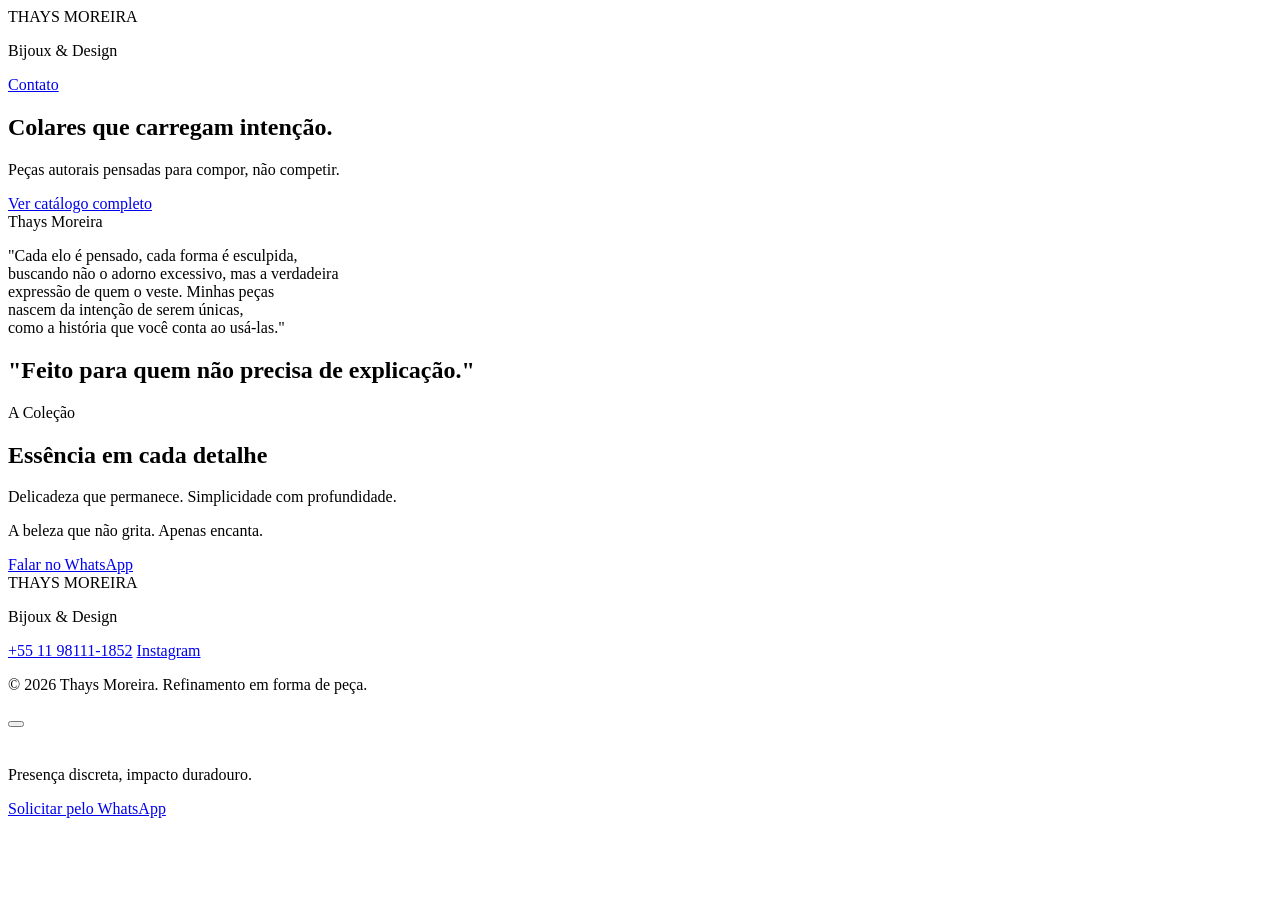
==== modelo-b/index.html @ 61462ec8 "Reorganizado: modelo A e B na mesma pasta" ====
<!DOCTYPE html>
<html lang="pt-BR">

<head>
    <meta charset="UTF-8">
    <meta name="viewport" content="width=device-width, initial-scale=1.0">
    <title>Thays Moreira - Bijoux & Design</title>
    <meta name="description" content="Catálogo exclusivo de colares com acabamento premium e design autoral.">

    <!-- Google Fonts for Premium Typography -->
    <link rel="preconnect" href="https://fonts.googleapis.com">
    <link rel="preconnect" href="https://fonts.gstatic.com" crossorigin>
    <!-- Cormorant Garamond for elegant serif headlines, Montserrat for clean sans-serif body -->
    <link
        href="https://fonts.googleapis.com/css2?family=Cormorant+Garamond:ital,wght@0,300;0,400;0,500;0,600;1,400&family=Montserrat:wght@300;400;500&display=swap"
        rel="stylesheet">
    <!-- Bodoni Moda for the specific Logo typography -->
    <link
        href="https://fonts.googleapis.com/css2?family=Bodoni+Moda:ital,opsz,wght@0,6..96,400..900;1,6..96,400..900&display=swap"
        rel="stylesheet">

    <!-- Phosphor Icons for elegant minimalist icons -->
    <script src="https://unpkg.com/@phosphor-icons/web"></script>

    <link rel="stylesheet" href="styles.css">
</head>

<body>
    <!-- Header Fixo / Top Banner -->
    <header class="site-header" id="header">
        <div class="header-container text-center">
            <div class="brand-logo-custom">
                <div class="brand-logo-top-lines">
                    <div class="line"></div>
                </div>
                <span class="logo-text">THAYS MOREIRA</span>
                <div class="brand-logo-bottom-container">
                    <div class="line"></div>
                    <p class="footer-tagline">Bijoux & Design</p>
                    <div class="line"></div>
                </div>
            </div>
            <nav class="main-nav">
                <a href="https://wa.me/5511981111852" target="_blank" class="nav-link">Contato</a>
            </nav>
        </div>
    </header>

    <main>
        <!-- Hero Section -->
        <section class="hero-section">
            <div class="hero-content">
                <div class="hero-text-area">
                    <h1>Colares que carregam intenção.</h1>
                    <p class="micro-text">Peças autorais pensadas para compor, não competir.</p>
                    <a href="#catalog" class="cta-button">Ver catálogo completo</a>
                </div>

                <div class="hero-gallery" id="hero-gallery">
                    <!-- Hero images injected via JS -->
                </div>
            </div>
        </section>

        <!-- Framed Designer Quote -->
        <section class="designer-quote-section">
            <div class="designer-quote-frame">
                <span class="designer-name">Thays Moreira</span>
                <p class="designer-text">
                    "Cada elo é pensado, cada forma é esculpida,<br>
                    buscando não o adorno excessivo, mas a verdadeira<br>
                    expressão de quem o veste. Minhas peças<br>
                    nascem da intenção de serem únicas,<br>
                    como a história que você conta ao usá-las."
                </p>
            </div>
        </section>

        <!-- Quote 1 -->
        <section class="quote-section">
            <h2 class="quote-text">"Feito para quem não precisa de explicação."</h2>
            <div class="quote-line"></div>
        </section>

        <!-- Catalog Section -->
        <section class="catalog-section" id="catalog">
            <div class="section-header">
                <span class="section-subtitle">A Coleção</span>
                <h2>Essência em cada detalhe</h2>
            </div>

            <div class="catalog-grid" id="catalog-grid">
                <!-- Catalog cards injected via JS -->
            </div>
        </section>

        <!-- Quote 2 / Manifesto -->
        <section class="manifesto-section">
            <div class="manifesto-content">
                <p class="manifesto-text">Delicadeza que permanece. Simplicidade com profundidade.</p>
                <p class="manifesto-sub">A beleza que não grita. Apenas encanta.</p>
                <a href="https://wa.me/5511981111852" target="_blank" class="cta-outline">Falar no WhatsApp</a>
            </div>
        </section>

    </main>

    <!-- Footer -->
    <footer class="site-footer">
        <div class="footer-container">
            <div class="brand-logo-custom">
                <div class="brand-logo-top-lines">
                    <div class="line"></div>
                </div>
                <span class="logo-text">THAYS MOREIRA</span>
                <div class="brand-logo-bottom-container">
                    <div class="line"></div>
                    <p class="footer-tagline">Bijoux & Design</p>
                    <div class="line"></div>
                </div>
            </div>
            <div class="footer-links">
                <a href="https://wa.me/5511981111852" target="_blank" class="footer-link"><i
                        class="ph ph-whatsapp-logo"></i> +55 11 98111-1852</a>
                <a href="https://instagram.com" target="_blank" class="footer-link"><i class="ph ph-instagram-logo"></i>
                    Instagram</a>
            </div>
        </div>
        <div class="footer-bottom">
            <p>&copy; 2026 Thays Moreira. Refinamento em forma de peça.</p>
        </div>
    </footer>

    <!-- Product Modal -->
    <div class="modal-overlay" id="product-modal">
        <div class="modal-content">
            <button class="modal-close" id="modal-close">
                <i class="ph ph-x"></i>
            </button>
            <div class="modal-body">
                <div class="modal-image-container">
                    <img src="" alt="" id="modal-image">
                </div>
                <div class="modal-info">
                    <span class="modal-highlight" id="modal-highlight"></span>
                    <h2 class="modal-title" id="modal-title"></h2>
                    <p class="modal-desc" id="modal-desc"></p>
                    <div class="modal-divider"></div>
                    <p class="modal-phrase">Presença discreta, impacto duradouro.</p>
                    <a href="https://wa.me/5511981111852" target="_blank" class="cta-button w-full text-center mt-auto">
                        <i class="ph ph-whatsapp-logo"></i> Solicitar pelo WhatsApp
                    </a>
                </div>
            </div>
        </div>
    </div>

    <script src="script.js"></script>
</body>

</html>
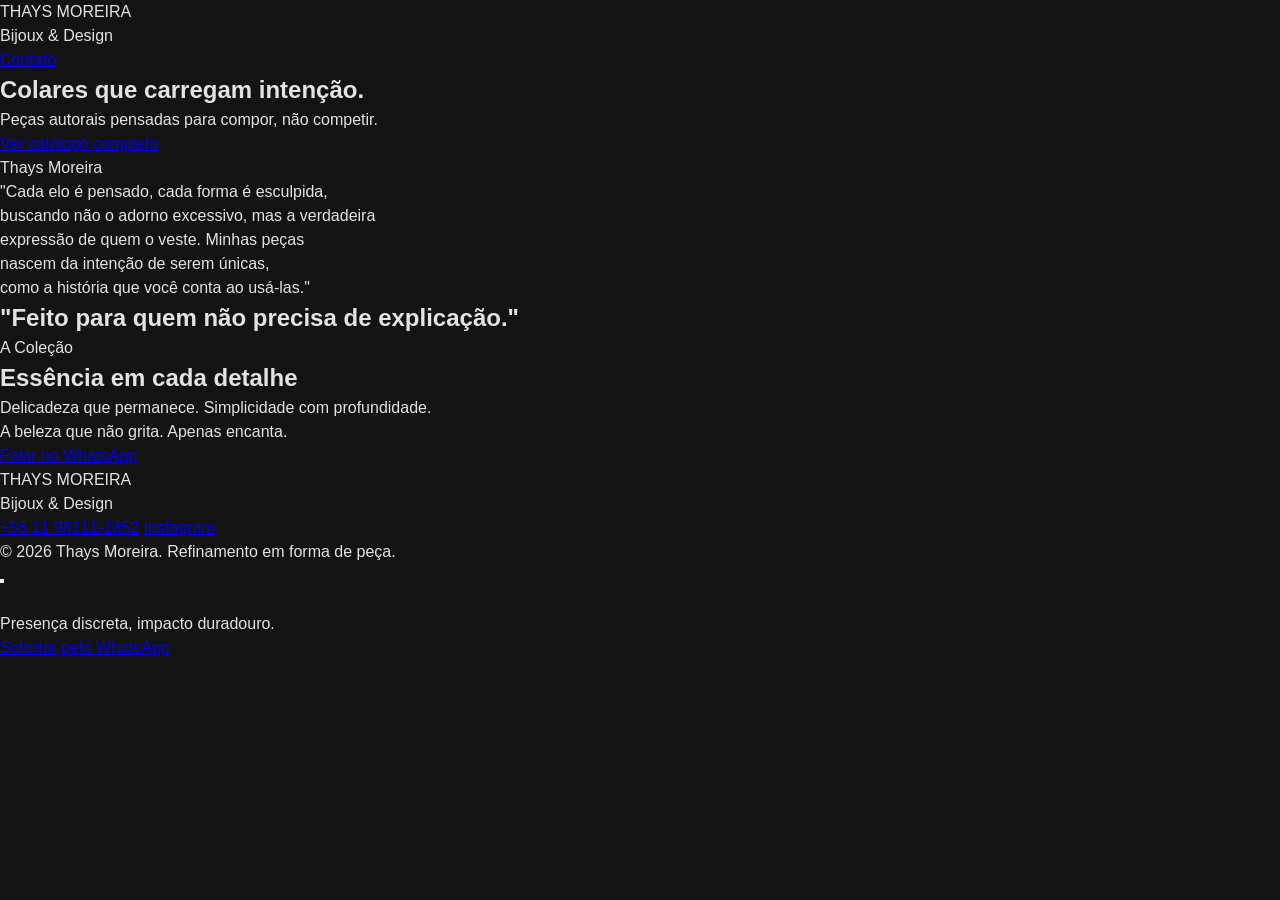
==== commit e4cc8ed9: "Forcado recarregamento de CSS e JS" ====
--- a/modelo-b/index.html
+++ b/modelo-b/index.html
@@ -22,7 +22,7 @@
     <!-- Phosphor Icons for elegant minimalist icons -->
     <script src="https://unpkg.com/@phosphor-icons/web"></script>
 
-    <link rel="stylesheet" href="styles.css">
+   <link rel="stylesheet" href="styles.css?v=2">
 </head>
 
 <body>
--- a/modelo-b/styles.css
+++ b/modelo-b/styles.css
@@ -0,0 +1,451 @@
+:root {
+    /* Colors */
+    --bg-color: #131314;
+    --sidebar-bg: #1e1f20;
+    --card-bg: #1e1f20;
+    --hover-bg: #2d2f31;
+    --text-primary: #e3e3e3;
+    --text-secondary: #c4c7c5;
+    --gradient-start: #4285f4;
+    --gradient-mid: #9b72cb;
+    --gradient-end: #d96570;
+    
+    /* Effects */
+    --glass-border: rgba(255, 255, 255, 0.08);
+    --glass-bg: rgba(30, 31, 32, 0.7);
+    --shadow-subtle: 0 4px 6px -1px rgba(0, 0, 0, 0.1), 0 2px 4px -1px rgba(0, 0, 0, 0.06);
+    --shadow-glow: 0 0 20px rgba(155, 114, 203, 0.15);
+    
+    /* Layout */
+    --sidebar-width: 280px;
+    --radius-sm: 8px;
+    --radius-md: 12px;
+    --radius-lg: 24px;
+    --radius-full: 9999px;
+}
+
+* {
+    margin: 0;
+    padding: 0;
+    box-sizing: border-box;
+}
+
+body {
+    font-family: 'Outfit', sans-serif;
+    background-color: var(--bg-color);
+    color: var(--text-primary);
+    line-height: 1.5;
+    height: 100vh;
+    overflow: hidden;
+}
+
+.app-container {
+    display: flex;
+    height: 100%;
+}
+
+/* Sidebar */
+.sidebar {
+    width: var(--sidebar-width);
+    background-color: var(--sidebar-bg);
+    display: flex;
+    flex-direction: column;
+    padding: 24px 16px;
+    border-right: 1px solid var(--glass-border);
+    transition: width 0.3s ease;
+}
+
+.new-chat-btn {
+    display: flex;
+    align-items: center;
+    gap: 12px;
+    background-color: var(--hover-bg);
+    color: var(--text-primary);
+    border: 1px solid var(--glass-border);
+    border-radius: var(--radius-full);
+    padding: 14px 20px;
+    font-size: 15px;
+    font-family: inherit;
+    font-weight: 500;
+    cursor: pointer;
+    transition: all 0.2s ease;
+    width: max-content;
+}
+
+.new-chat-btn:hover {
+    background-color: #3b3d40;
+    box-shadow: var(--shadow-subtle);
+    transform: translateY(-1px);
+}
+
+.recent-chats {
+    flex: 1;
+    margin-top: 32px;
+    overflow-y: auto;
+}
+
+.section-title {
+    font-size: 13px;
+    color: var(--text-secondary);
+    font-weight: 500;
+    margin-bottom: 12px;
+    padding-left: 12px;
+}
+
+.chat-list {
+    list-style: none;
+}
+
+.chat-item {
+    display: flex;
+    align-items: center;
+    gap: 12px;
+    padding: 12px;
+    border-radius: var(--radius-sm);
+    color: var(--text-secondary);
+    cursor: pointer;
+    transition: all 0.2s ease;
+    white-space: nowrap;
+    overflow: hidden;
+    text-overflow: ellipsis;
+    font-size: 14px;
+}
+
+.chat-item:hover {
+    background-color: var(--hover-bg);
+    color: var(--text-primary);
+}
+
+.chat-item.active {
+    background-color: var(--hover-bg);
+    color: var(--text-primary);
+    font-weight: 500;
+}
+
+.sidebar-footer .settings-btn {
+    display: flex;
+    align-items: center;
+    gap: 12px;
+    width: 100%;
+    padding: 12px;
+    background: transparent;
+    border: none;
+    color: var(--text-secondary);
+    font-size: 14px;
+    font-family: inherit;
+    cursor: pointer;
+    border-radius: var(--radius-sm);
+    transition: all 0.2s ease;
+}
+
+.sidebar-footer .settings-btn:hover {
+    background-color: var(--hover-bg);
+    color: var(--text-primary);
+}
+
+/* Main Content */
+.main-content {
+    flex: 1;
+    display: flex;
+    flex-direction: column;
+    position: relative;
+    background: radial-gradient(circle at top left, rgba(66, 133, 244, 0.03), transparent 40%),
+                radial-gradient(circle at top right, rgba(217, 101, 112, 0.03), transparent 40%);
+}
+
+.main-header {
+    display: flex;
+    justify-content: space-between;
+    align-items: center;
+    padding: 20px 24px;
+}
+
+.main-header h2 {
+    font-size: 22px;
+    font-weight: 500;
+    background: linear-gradient(90deg, var(--gradient-start), var(--gradient-mid), var(--gradient-end));
+    -webkit-background-clip: text;
+    -webkit-text-fill-color: transparent;
+    letter-spacing: -0.5px;
+}
+
+.user-profile {
+    width: 40px;
+    height: 40px;
+    border-radius: 50%;
+    overflow: hidden;
+    background-color: var(--hover-bg);
+    border: 2px solid var(--glass-border);
+    cursor: pointer;
+    transition: transform 0.2s ease;
+}
+
+.user-profile:hover {
+    transform: scale(1.05);
+}
+
+.user-profile img {
+    width: 100%;
+    height: 100%;
+    object-fit: cover;
+}
+
+/* Chat Area */
+.chat-container {
+    flex: 1;
+    overflow-y: auto;
+    padding: 0 24px;
+    display: flex;
+    flex-direction: column;
+    align-items: center;
+}
+
+/* Welcome Screen */
+.welcome-screen {
+    width: 100%;
+    max-width: 800px;
+    margin-top: 8vh;
+    animation: fadeIn 0.8s cubic-bezier(0.16, 1, 0.3, 1);
+}
+
+.sparkle-icon {
+    font-size: 48px;
+    margin-bottom: 24px;
+    background: linear-gradient(135deg, var(--gradient-start), var(--gradient-end));
+    -webkit-background-clip: text;
+    -webkit-text-fill-color: transparent;
+    animation: pulse 3s infinite alternate;
+}
+
+.welcome-screen h1 {
+    font-size: 56px;
+    font-weight: 500;
+    line-height: 1.1;
+    margin-bottom: 48px;
+    background: linear-gradient(90deg, #fff, #a1a1aa);
+    -webkit-background-clip: text;
+    -webkit-text-fill-color: transparent;
+    letter-spacing: -1px;
+}
+
+.suggestion-cards {
+    display: grid;
+    grid-template-columns: repeat(auto-fit, minmax(180px, 1fr));
+    gap: 16px;
+}
+
+.card {
+    background-color: var(--card-bg);
+    border: 1px solid var(--glass-border);
+    border-radius: var(--radius-md);
+    padding: 20px;
+    cursor: pointer;
+    transition: all 0.3s ease;
+    height: 160px;
+    display: flex;
+    flex-direction: column;
+}
+
+.card i {
+    font-size: 24px;
+    margin-bottom: auto;
+    color: var(--text-secondary);
+    transition: color 0.3s ease;
+}
+
+.card p {
+    font-size: 14px;
+    color: var(--text-secondary);
+    line-height: 1.4;
+    transition: color 0.3s ease;
+}
+
+.card:hover {
+    background-color: var(--hover-bg);
+    transform: translateY(-4px);
+    box-shadow: var(--shadow-glow);
+    border-color: rgba(155, 114, 203, 0.3);
+}
+
+.card:hover i, .card:hover p {
+    color: var(--text-primary);
+}
+
+/* Input Area */
+.input-wrapper {
+    padding: 24px;
+    max-width: 848px;
+    margin: 0 auto;
+    width: 100%;
+}
+
+.input-container {
+    position: relative;
+    display: flex;
+    align-items: center;
+    background: var(--card-bg);
+    border: 1px solid var(--glass-border);
+    border-radius: var(--radius-full);
+    padding: 8px 16px;
+    transition: all 0.3s ease;
+    box-shadow: var(--shadow-subtle);
+}
+
+.input-container:focus-within {
+    border-color: rgba(155, 114, 203, 0.5);
+    background: var(--hover-bg);
+    box-shadow: 0 0 0 1px rgba(155, 114, 203, 0.3), var(--shadow-glow);
+}
+
+#chat-input {
+    flex: 1;
+    background: transparent;
+    border: none;
+    color: var(--text-primary);
+    font-size: 16px;
+    font-family: inherit;
+    padding: 12px 8px;
+    outline: none;
+}
+
+#chat-input::placeholder {
+    color: #6b7280;
+}
+
+.send-btn {
+    background: transparent;
+    border: none;
+    color: var(--text-secondary);
+    width: 40px;
+    height: 40px;
+    border-radius: 50%;
+    display: flex;
+    align-items: center;
+    justify-content: center;
+    cursor: pointer;
+    transition: all 0.2s ease;
+    font-size: 20px;
+}
+
+.send-btn.active {
+    color: var(--text-primary);
+    background: rgba(255, 255, 255, 0.1);
+}
+
+.send-btn.active:hover {
+    background: var(--hover-bg);
+    color: #fff;
+    transform: scale(1.05);
+}
+
+.disclaimer {
+    text-align: center;
+    font-size: 12px;
+    color: var(--text-secondary);
+    margin-top: 12px;
+    opacity: 0.7;
+}
+
+/* Messages Area */
+.messages-area {
+    width: 100%;
+    max-width: 800px;
+    padding-bottom: 24px;
+}
+
+.message {
+    display: flex;
+    gap: 20px;
+    margin-bottom: 32px;
+    padding: 0 16px;
+    animation: slideUp 0.4s cubic-bezier(0.16, 1, 0.3, 1);
+}
+
+.message-avatar {
+    width: 36px;
+    height: 36px;
+    border-radius: 50%;
+    flex-shrink: 0;
+    overflow: hidden;
+    display: flex;
+    align-items: center;
+    justify-content: center;
+}
+
+.message.user .message-avatar {
+    background-color: transparent;
+}
+
+.message.user .message-avatar img {
+    width: 100%;
+    height: 100%;
+    object-fit: cover;
+}
+
+.message.ai .message-avatar {
+    background: linear-gradient(135deg, var(--gradient-start), var(--gradient-mid), var(--gradient-end));
+    color: white;
+    font-size: 20px;
+}
+
+.message-content {
+    flex: 1;
+    font-size: 16px;
+    line-height: 1.6;
+    color: var(--text-primary);
+    padding-top: 6px;
+}
+
+.typing-indicator {
+    display: flex;
+    gap: 4px;
+    padding-top: 12px;
+}
+
+.typing-dot {
+    width: 6px;
+    height: 6px;
+    border-radius: 50%;
+    background-color: var(--text-secondary);
+    animation: typingBounce 1.4s infinite ease-in-out both;
+}
+
+.typing-dot:nth-child(1) { animation-delay: -0.32s; }
+.typing-dot:nth-child(2) { animation-delay: -0.16s; }
+
+/* Animations */
+@keyframes fadeIn {
+    from { opacity: 0; transform: translateY(10px); }
+    to { opacity: 1; transform: translateY(0); }
+}
+
+@keyframes slideUp {
+    from { opacity: 0; transform: translateY(20px); }
+    to { opacity: 1; transform: translateY(0); }
+}
+
+@keyframes pulse {
+    0% { transform: scale(1); opacity: 0.8; }
+    100% { transform: scale(1.1); opacity: 1; drop-shadow: 0 0 10px rgba(155, 114, 203, 0.5); }
+}
+
+@keyframes typingBounce {
+    0%, 80%, 100% { transform: scale(0); }
+    40% { transform: scale(1); }
+}
+
+/* Responsive */
+@media (max-width: 768px) {
+    .sidebar {
+        position: absolute;
+        transform: translateX(-100%);
+        z-index: 10;
+        height: 100%;
+    }
+    .welcome-screen h1 {
+        font-size: 40px;
+    }
+    .suggestion-cards {
+        grid-template-columns: 1fr 1fr;
+    }
+}
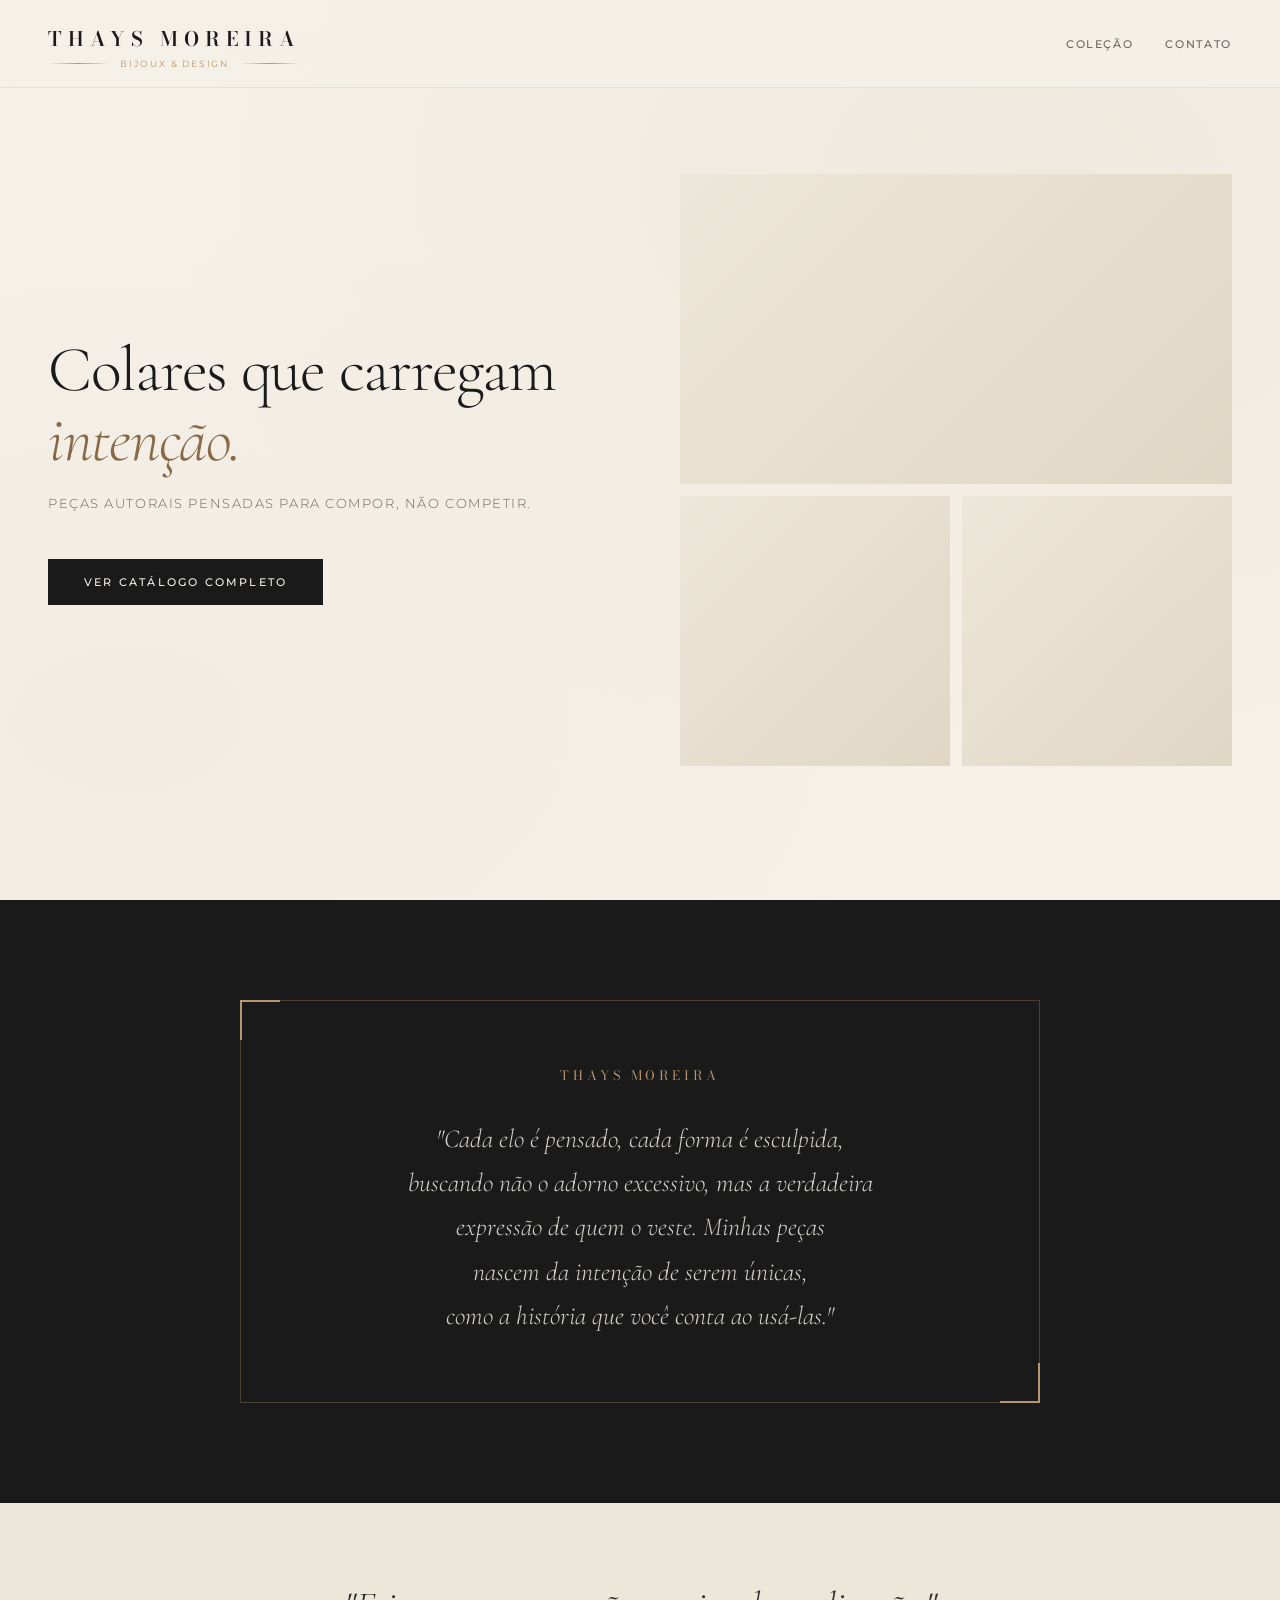
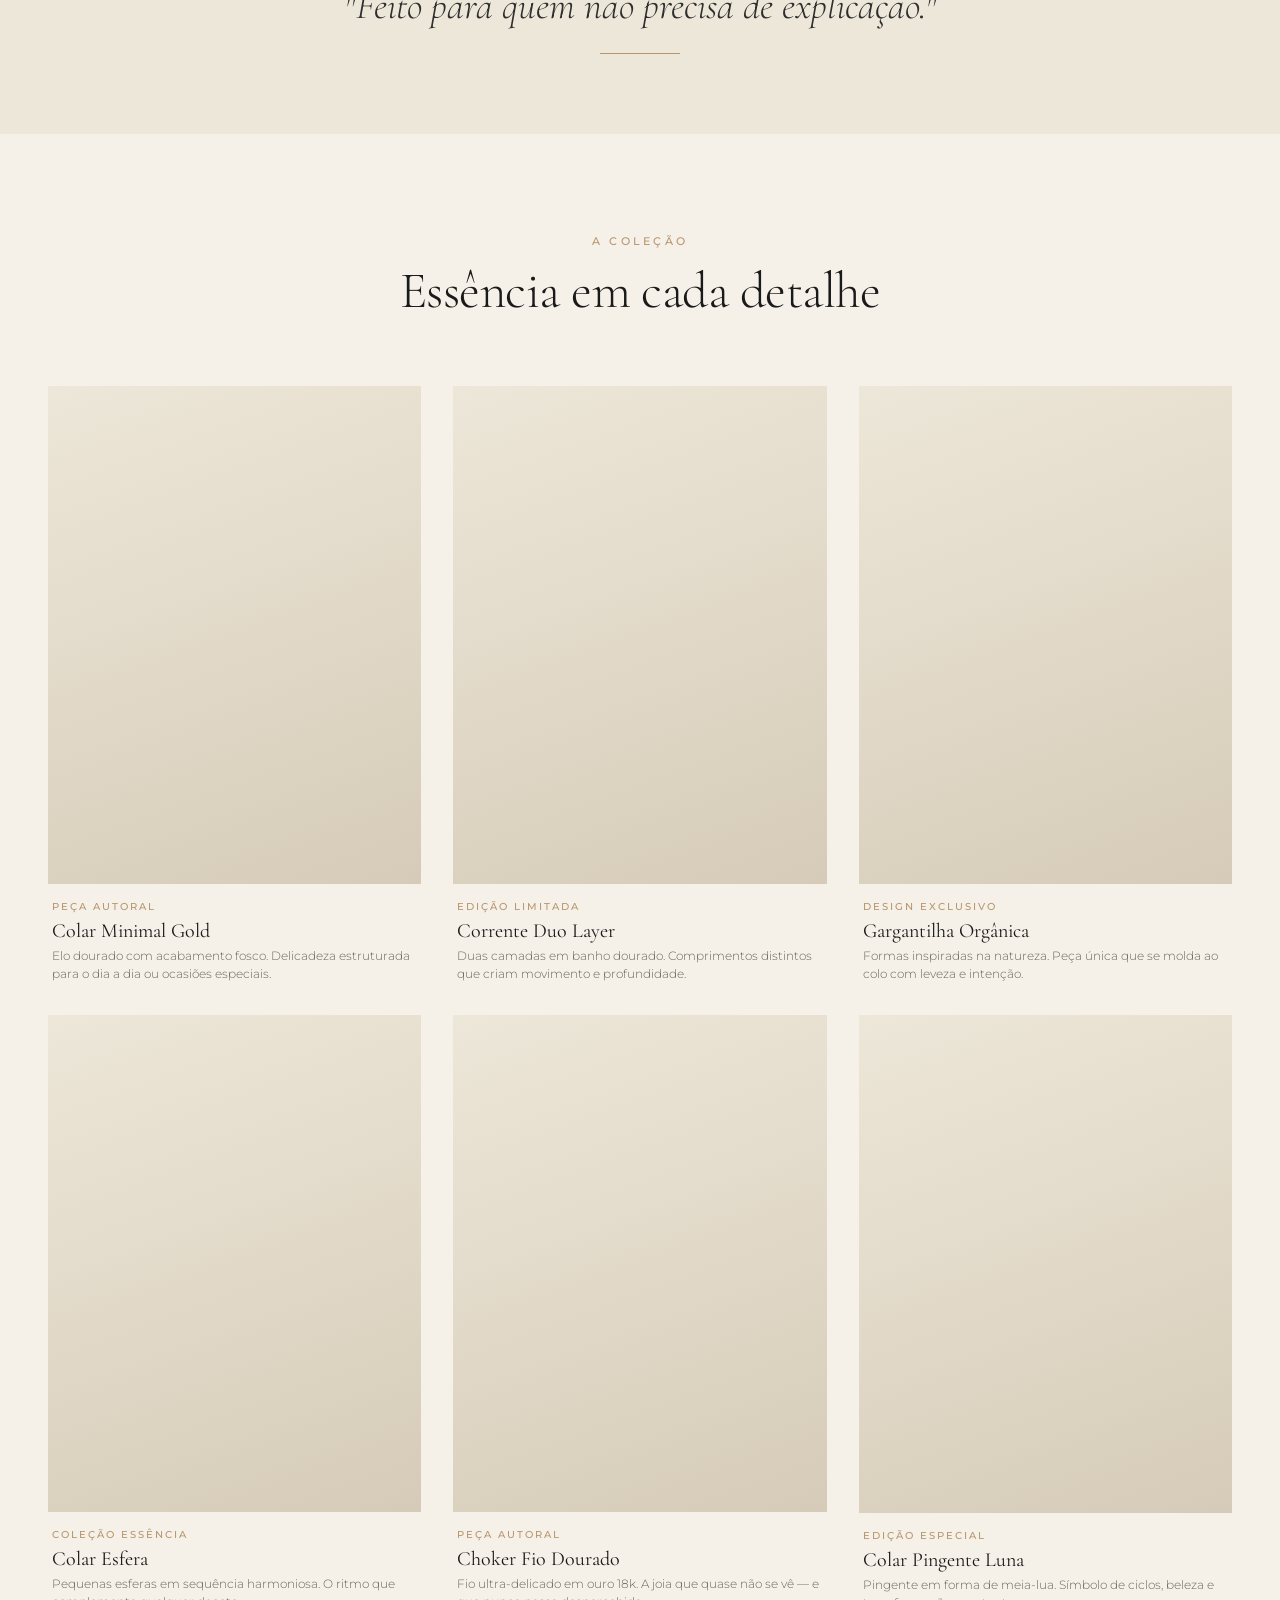
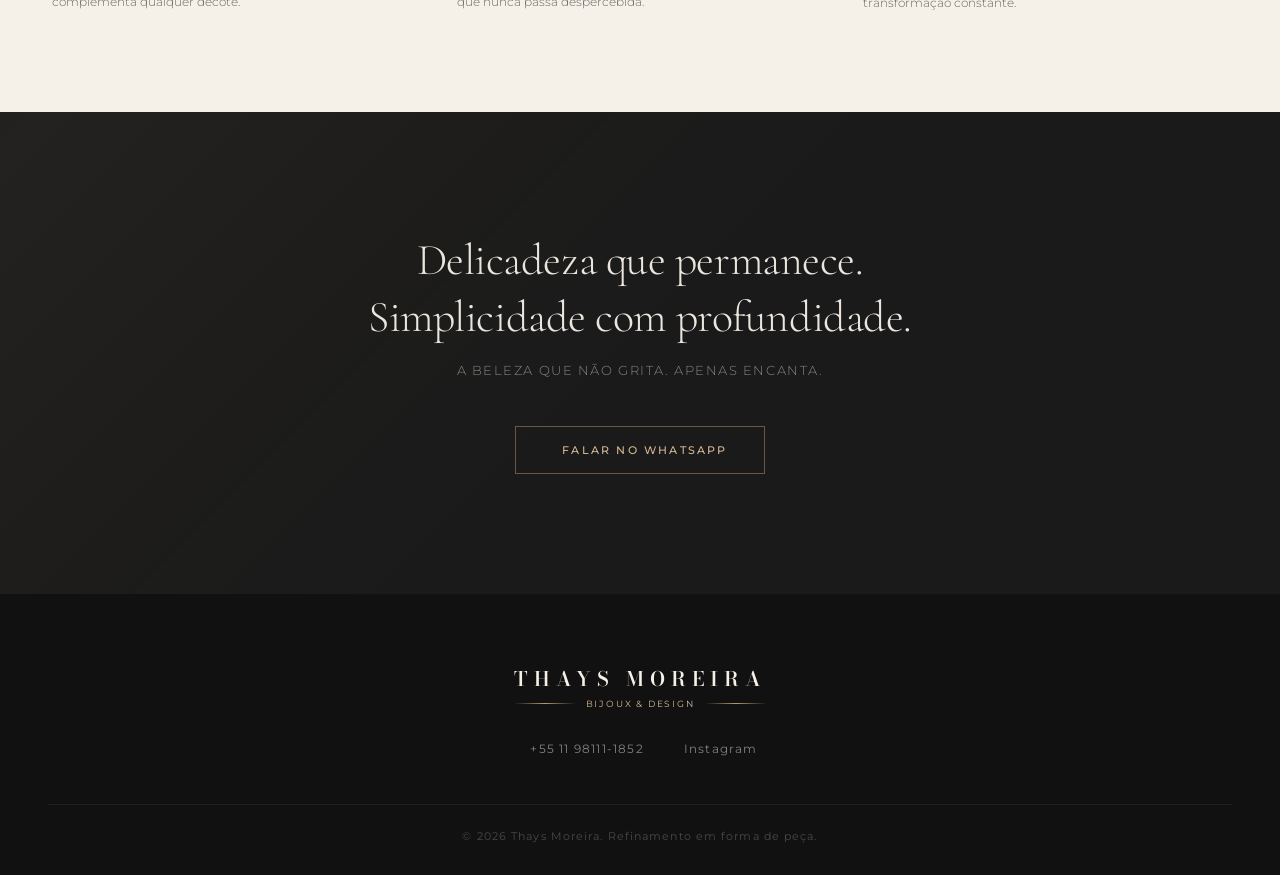
==== commit 7161d27d: "Corrigido nome do arquivo CSS para styles.css" ====
--- a/modelo-b/index.html
+++ b/modelo-b/index.html
@@ -1,34 +1,743 @@
 <!DOCTYPE html>
 <html lang="pt-BR">
-
 <head>
     <meta charset="UTF-8">
     <meta name="viewport" content="width=device-width, initial-scale=1.0">
     <title>Thays Moreira - Bijoux & Design</title>
     <meta name="description" content="Catálogo exclusivo de colares com acabamento premium e design autoral.">
 
-    <!-- Google Fonts for Premium Typography -->
     <link rel="preconnect" href="https://fonts.googleapis.com">
     <link rel="preconnect" href="https://fonts.gstatic.com" crossorigin>
-    <!-- Cormorant Garamond for elegant serif headlines, Montserrat for clean sans-serif body -->
-    <link
-        href="https://fonts.googleapis.com/css2?family=Cormorant+Garamond:ital,wght@0,300;0,400;0,500;0,600;1,400&family=Montserrat:wght@300;400;500&display=swap"
-        rel="stylesheet">
-    <!-- Bodoni Moda for the specific Logo typography -->
-    <link
-        href="https://fonts.googleapis.com/css2?family=Bodoni+Moda:ital,opsz,wght@0,6..96,400..900;1,6..96,400..900&display=swap"
-        rel="stylesheet">
-
-    <!-- Phosphor Icons for elegant minimalist icons -->
+    <link href="https://fonts.googleapis.com/css2?family=Cormorant+Garamond:ital,wght@0,300;0,400;0,500;0,600;1,400&family=Montserrat:wght@300;400;500&display=swap" rel="stylesheet">
+    <link href="https://fonts.googleapis.com/css2?family=Bodoni+Moda:ital,opsz,wght@0,6..96,400..900;1,6..96,400..900&display=swap" rel="stylesheet">
     <script src="https://unpkg.com/@phosphor-icons/web"></script>
 
-   <link rel="stylesheet" href="styles.css?v=2">
+    <style>
+        /* =============================================
+           RESET & BASE
+        ============================================= */
+        *, *::before, *::after { margin: 0; padding: 0; box-sizing: border-box; }
+
+        :root {
+            --cream: #f5f0e8;
+            --cream-dark: #ede7d9;
+            --gold: #b8966e;
+            --gold-light: #d4b896;
+            --gold-dark: #8a6a46;
+            --charcoal: #1a1a1a;
+            --charcoal-mid: #2e2e2e;
+            --warm-gray: #6b6560;
+            --white: #ffffff;
+            --font-serif: 'Cormorant Garamond', Georgia, serif;
+            --font-sans: 'Montserrat', sans-serif;
+            --font-display: 'Bodoni Moda', serif;
+        }
+
+        html { scroll-behavior: smooth; }
+
+        body {
+            font-family: var(--font-sans);
+            background-color: var(--cream);
+            color: var(--charcoal);
+            overflow-x: hidden;
+        }
+
+        img { display: block; max-width: 100%; }
+        a { text-decoration: none; color: inherit; }
+
+        /* =============================================
+           HEADER
+        ============================================= */
+        .site-header {
+            position: fixed;
+            top: 0;
+            left: 0;
+            right: 0;
+            z-index: 100;
+            background: rgba(245, 240, 232, 0.92);
+            backdrop-filter: blur(12px);
+            border-bottom: 1px solid rgba(184, 150, 110, 0.2);
+            padding: 18px 48px;
+            transition: all 0.4s ease;
+        }
+
+        .site-header.scrolled {
+            padding: 12px 48px;
+            box-shadow: 0 4px 24px rgba(0,0,0,0.06);
+        }
+
+        .header-container {
+            max-width: 1200px;
+            margin: 0 auto;
+            display: flex;
+            justify-content: space-between;
+            align-items: center;
+        }
+
+        /* Logo */
+        .brand-logo-custom {
+            display: flex;
+            flex-direction: column;
+            align-items: center;
+            gap: 4px;
+        }
+
+        .brand-logo-top-lines .line,
+        .brand-logo-bottom-container .line {
+            width: 100%;
+            height: 1px;
+            background: linear-gradient(90deg, transparent, var(--gold), transparent);
+        }
+
+        .logo-text {
+            font-family: var(--font-display);
+            font-size: 20px;
+            font-weight: 600;
+            letter-spacing: 0.3em;
+            color: var(--charcoal);
+            white-space: nowrap;
+        }
+
+        .brand-logo-bottom-container {
+            display: flex;
+            align-items: center;
+            gap: 10px;
+            width: 100%;
+        }
+
+        .brand-logo-bottom-container .line {
+            flex: 1;
+        }
+
+        .footer-tagline {
+            font-family: var(--font-sans);
+            font-size: 9px;
+            font-weight: 400;
+            letter-spacing: 0.2em;
+            color: var(--gold);
+            white-space: nowrap;
+            text-transform: uppercase;
+        }
+
+        .main-nav { display: flex; align-items: center; gap: 32px; }
+
+        .nav-link {
+            font-family: var(--font-sans);
+            font-size: 11px;
+            font-weight: 500;
+            letter-spacing: 0.15em;
+            text-transform: uppercase;
+            color: var(--warm-gray);
+            transition: color 0.3s ease;
+            position: relative;
+        }
+
+        .nav-link::after {
+            content: '';
+            position: absolute;
+            bottom: -4px;
+            left: 0;
+            width: 0;
+            height: 1px;
+            background: var(--gold);
+            transition: width 0.3s ease;
+        }
+
+        .nav-link:hover { color: var(--gold-dark); }
+        .nav-link:hover::after { width: 100%; }
+
+        /* =============================================
+           HERO SECTION
+        ============================================= */
+        .hero-section {
+            min-height: 100vh;
+            display: flex;
+            align-items: center;
+            padding: 120px 48px 80px;
+            background:
+                radial-gradient(ellipse at 80% 20%, rgba(184,150,110,0.08) 0%, transparent 60%),
+                radial-gradient(ellipse at 10% 80%, rgba(184,150,110,0.05) 0%, transparent 50%),
+                var(--cream);
+        }
+
+        .hero-content {
+            max-width: 1200px;
+            margin: 0 auto;
+            display: grid;
+            grid-template-columns: 1fr 1fr;
+            gap: 80px;
+            align-items: center;
+            width: 100%;
+        }
+
+        .hero-text-area { animation: fadeUp 1s ease both; }
+
+        .hero-text-area h1 {
+            font-family: var(--font-serif);
+            font-size: clamp(40px, 5vw, 72px);
+            font-weight: 300;
+            line-height: 1.1;
+            color: var(--charcoal);
+            margin-bottom: 20px;
+            letter-spacing: -0.02em;
+        }
+
+        .hero-text-area h1 em {
+            font-style: italic;
+            color: var(--gold-dark);
+        }
+
+        .micro-text {
+            font-size: 13px;
+            font-weight: 300;
+            letter-spacing: 0.12em;
+            color: var(--warm-gray);
+            text-transform: uppercase;
+            margin-bottom: 48px;
+        }
+
+        .cta-button {
+            display: inline-flex;
+            align-items: center;
+            gap: 12px;
+            background: var(--charcoal);
+            color: var(--cream);
+            font-family: var(--font-sans);
+            font-size: 11px;
+            font-weight: 500;
+            letter-spacing: 0.2em;
+            text-transform: uppercase;
+            padding: 16px 36px;
+            border: none;
+            cursor: pointer;
+            transition: all 0.4s ease;
+            position: relative;
+            overflow: hidden;
+        }
+
+        .cta-button::before {
+            content: '';
+            position: absolute;
+            inset: 0;
+            background: var(--gold-dark);
+            transform: translateX(-100%);
+            transition: transform 0.4s ease;
+        }
+
+        .cta-button:hover::before { transform: translateX(0); }
+        .cta-button span { position: relative; z-index: 1; }
+
+        .hero-gallery {
+            display: grid;
+            grid-template-columns: 1fr 1fr;
+            grid-template-rows: auto auto;
+            gap: 12px;
+            animation: fadeUp 1s ease 0.2s both;
+        }
+
+        .hero-img-card {
+            overflow: hidden;
+            background: var(--cream-dark);
+            position: relative;
+        }
+
+        .hero-img-card:first-child {
+            grid-column: 1 / -1;
+            aspect-ratio: 16/9;
+        }
+
+        .hero-img-card:not(:first-child) {
+            aspect-ratio: 1/1;
+        }
+
+        .hero-img-card img {
+            width: 100%;
+            height: 100%;
+            object-fit: cover;
+            transition: transform 0.8s ease;
+        }
+
+        .hero-img-card:hover img { transform: scale(1.04); }
+
+        .hero-img-placeholder {
+            width: 100%;
+            height: 100%;
+            background: linear-gradient(135deg, var(--cream-dark) 0%, #e0d6c4 100%);
+            display: flex;
+            align-items: center;
+            justify-content: center;
+            color: var(--gold);
+            font-size: 48px;
+        }
+
+        /* =============================================
+           DESIGNER QUOTE SECTION
+        ============================================= */
+        .designer-quote-section {
+            padding: 100px 48px;
+            background: var(--charcoal);
+        }
+
+        .designer-quote-frame {
+            max-width: 800px;
+            margin: 0 auto;
+            text-align: center;
+            border: 1px solid rgba(184,150,110,0.3);
+            padding: 64px;
+            position: relative;
+        }
+
+        .designer-quote-frame::before,
+        .designer-quote-frame::after {
+            content: '';
+            position: absolute;
+            width: 40px;
+            height: 40px;
+            border-color: var(--gold);
+            border-style: solid;
+        }
+
+        .designer-quote-frame::before {
+            top: -1px; left: -1px;
+            border-width: 2px 0 0 2px;
+        }
+
+        .designer-quote-frame::after {
+            bottom: -1px; right: -1px;
+            border-width: 0 2px 2px 0;
+        }
+
+        .designer-name {
+            display: block;
+            font-family: var(--font-display);
+            font-size: 13px;
+            font-weight: 400;
+            letter-spacing: 0.3em;
+            color: var(--gold);
+            text-transform: uppercase;
+            margin-bottom: 32px;
+        }
+
+        .designer-text {
+            font-family: var(--font-serif);
+            font-size: clamp(18px, 2.5vw, 26px);
+            font-style: italic;
+            font-weight: 300;
+            line-height: 1.7;
+            color: rgba(245,240,232,0.85);
+        }
+
+        /* =============================================
+           QUOTE SECTION
+        ============================================= */
+        .quote-section {
+            padding: 80px 48px;
+            text-align: center;
+            background: var(--cream-dark);
+        }
+
+        .quote-text {
+            font-family: var(--font-serif);
+            font-size: clamp(22px, 3vw, 40px);
+            font-weight: 300;
+            font-style: italic;
+            color: var(--charcoal-mid);
+            margin-bottom: 24px;
+        }
+
+        .quote-line {
+            width: 80px;
+            height: 1px;
+            background: var(--gold);
+            margin: 0 auto;
+        }
+
+        /* =============================================
+           CATALOG SECTION
+        ============================================= */
+        .catalog-section {
+            padding: 100px 48px;
+            max-width: 1300px;
+            margin: 0 auto;
+        }
+
+        .section-header {
+            text-align: center;
+            margin-bottom: 64px;
+        }
+
+        .section-subtitle {
+            display: block;
+            font-size: 11px;
+            font-weight: 500;
+            letter-spacing: 0.3em;
+            text-transform: uppercase;
+            color: var(--gold);
+            margin-bottom: 12px;
+        }
+
+        .section-header h2 {
+            font-family: var(--font-serif);
+            font-size: clamp(32px, 4vw, 52px);
+            font-weight: 300;
+            color: var(--charcoal);
+            letter-spacing: -0.01em;
+        }
+
+        .catalog-grid {
+            display: grid;
+            grid-template-columns: repeat(auto-fill, minmax(280px, 1fr));
+            gap: 32px;
+        }
+
+        .catalog-card {
+            cursor: pointer;
+            group: true;
+        }
+
+        .catalog-card-image {
+            aspect-ratio: 3/4;
+            overflow: hidden;
+            background: var(--cream-dark);
+            margin-bottom: 16px;
+            position: relative;
+        }
+
+        .catalog-card-image img {
+            width: 100%;
+            height: 100%;
+            object-fit: cover;
+            transition: transform 0.8s cubic-bezier(0.25, 0.46, 0.45, 0.94);
+        }
+
+        .catalog-card:hover .catalog-card-image img { transform: scale(1.06); }
+
+        .catalog-card-image-placeholder {
+            width: 100%;
+            height: 100%;
+            background: linear-gradient(160deg, var(--cream-dark) 0%, #d6cbb8 100%);
+            display: flex;
+            align-items: center;
+            justify-content: center;
+            color: var(--gold-light);
+            font-size: 56px;
+        }
+
+        .card-overlay {
+            position: absolute;
+            bottom: 0; left: 0; right: 0;
+            background: linear-gradient(to top, rgba(26,26,26,0.7) 0%, transparent 100%);
+            padding: 24px 20px 20px;
+            opacity: 0;
+            transition: opacity 0.4s ease;
+        }
+
+        .catalog-card:hover .card-overlay { opacity: 1; }
+
+        .card-overlay-text {
+            font-size: 11px;
+            font-weight: 500;
+            letter-spacing: 0.15em;
+            text-transform: uppercase;
+            color: var(--cream);
+        }
+
+        .catalog-card-info { padding: 0 4px; }
+
+        .catalog-card-highlight {
+            font-size: 10px;
+            font-weight: 500;
+            letter-spacing: 0.2em;
+            text-transform: uppercase;
+            color: var(--gold);
+            margin-bottom: 6px;
+        }
+
+        .catalog-card-title {
+            font-family: var(--font-serif);
+            font-size: 20px;
+            font-weight: 400;
+            color: var(--charcoal);
+            margin-bottom: 4px;
+        }
+
+        .catalog-card-desc {
+            font-size: 12px;
+            font-weight: 300;
+            color: var(--warm-gray);
+            line-height: 1.5;
+        }
+
+        /* =============================================
+           MANIFESTO SECTION
+        ============================================= */
+        .manifesto-section {
+            padding: 120px 48px;
+            background:
+                linear-gradient(135deg, rgba(184,150,110,0.06) 0%, transparent 50%),
+                var(--charcoal);
+            text-align: center;
+        }
+
+        .manifesto-content { max-width: 600px; margin: 0 auto; }
+
+        .manifesto-text {
+            font-family: var(--font-serif);
+            font-size: clamp(24px, 3.5vw, 44px);
+            font-weight: 300;
+            color: rgba(245,240,232,0.95);
+            line-height: 1.3;
+            margin-bottom: 16px;
+            letter-spacing: -0.01em;
+        }
+
+        .manifesto-sub {
+            font-family: var(--font-sans);
+            font-size: 13px;
+            font-weight: 300;
+            letter-spacing: 0.12em;
+            color: rgba(245,240,232,0.5);
+            text-transform: uppercase;
+            margin-bottom: 48px;
+        }
+
+        .cta-outline {
+            display: inline-flex;
+            align-items: center;
+            gap: 10px;
+            border: 1px solid rgba(184,150,110,0.5);
+            color: var(--gold-light);
+            font-family: var(--font-sans);
+            font-size: 11px;
+            font-weight: 500;
+            letter-spacing: 0.2em;
+            text-transform: uppercase;
+            padding: 16px 36px;
+            transition: all 0.4s ease;
+        }
+
+        .cta-outline:hover {
+            background: var(--gold-dark);
+            border-color: var(--gold-dark);
+            color: var(--cream);
+        }
+
+        /* =============================================
+           FOOTER
+        ============================================= */
+        .site-footer {
+            background: #111;
+            padding: 64px 48px 32px;
+        }
+
+        .footer-container {
+            max-width: 1200px;
+            margin: 0 auto;
+            display: flex;
+            flex-direction: column;
+            align-items: center;
+            gap: 32px;
+            padding-bottom: 48px;
+            border-bottom: 1px solid rgba(255,255,255,0.06);
+        }
+
+        .footer-container .logo-text { color: var(--cream); }
+        .footer-container .footer-tagline { color: var(--gold-light); }
+
+        .footer-links {
+            display: flex;
+            gap: 32px;
+        }
+
+        .footer-link {
+            display: flex;
+            align-items: center;
+            gap: 8px;
+            font-size: 12px;
+            font-weight: 400;
+            letter-spacing: 0.1em;
+            color: rgba(245,240,232,0.5);
+            transition: color 0.3s ease;
+        }
+
+        .footer-link:hover { color: var(--gold-light); }
+        .footer-link i { font-size: 16px; }
+
+        .footer-bottom {
+            max-width: 1200px;
+            margin: 0 auto;
+            padding-top: 24px;
+            text-align: center;
+        }
+
+        .footer-bottom p {
+            font-size: 11px;
+            color: rgba(245,240,232,0.25);
+            letter-spacing: 0.1em;
+        }
+
+        /* =============================================
+           MODAL
+        ============================================= */
+        .modal-overlay {
+            position: fixed;
+            inset: 0;
+            background: rgba(0,0,0,0.7);
+            z-index: 1000;
+            display: none;
+            align-items: center;
+            justify-content: center;
+            padding: 24px;
+            backdrop-filter: blur(4px);
+            animation: fadeIn 0.3s ease;
+        }
+
+        .modal-overlay.active { display: flex; }
+
+        .modal-content {
+            background: var(--cream);
+            max-width: 900px;
+            width: 100%;
+            max-height: 90vh;
+            overflow-y: auto;
+            position: relative;
+            animation: slideUp 0.4s cubic-bezier(0.25, 0.46, 0.45, 0.94);
+        }
+
+        .modal-close {
+            position: absolute;
+            top: 20px; right: 20px;
+            width: 40px; height: 40px;
+            background: var(--charcoal);
+            color: var(--cream);
+            border: none;
+            cursor: pointer;
+            display: flex; align-items: center; justify-content: center;
+            font-size: 18px;
+            z-index: 10;
+            transition: background 0.3s ease;
+        }
+
+        .modal-close:hover { background: var(--gold-dark); }
+
+        .modal-body {
+            display: grid;
+            grid-template-columns: 1fr 1fr;
+        }
+
+        .modal-image-container {
+            aspect-ratio: 3/4;
+            overflow: hidden;
+            background: var(--cream-dark);
+        }
+
+        .modal-image-container img {
+            width: 100%;
+            height: 100%;
+            object-fit: cover;
+        }
+
+        .modal-info {
+            padding: 48px 40px;
+            display: flex;
+            flex-direction: column;
+        }
+
+        .modal-highlight {
+            font-size: 10px;
+            font-weight: 500;
+            letter-spacing: 0.25em;
+            text-transform: uppercase;
+            color: var(--gold);
+            margin-bottom: 12px;
+        }
+
+        .modal-title {
+            font-family: var(--font-serif);
+            font-size: 36px;
+            font-weight: 300;
+            color: var(--charcoal);
+            margin-bottom: 16px;
+            line-height: 1.1;
+        }
+
+        .modal-desc {
+            font-size: 13px;
+            font-weight: 300;
+            line-height: 1.7;
+            color: var(--warm-gray);
+            margin-bottom: 32px;
+        }
+
+        .modal-divider {
+            width: 40px;
+            height: 1px;
+            background: var(--gold);
+            margin-bottom: 20px;
+        }
+
+        .modal-phrase {
+            font-family: var(--font-serif);
+            font-style: italic;
+            font-size: 15px;
+            color: var(--warm-gray);
+            margin-bottom: 40px;
+            flex: 1;
+        }
+
+        .modal-info .cta-button {
+            width: 100%;
+            justify-content: center;
+        }
+
+        /* =============================================
+           ANIMATIONS
+        ============================================= */
+        @keyframes fadeUp {
+            from { opacity: 0; transform: translateY(30px); }
+            to { opacity: 1; transform: translateY(0); }
+        }
+
+        @keyframes fadeIn {
+            from { opacity: 0; }
+            to { opacity: 1; }
+        }
+
+        @keyframes slideUp {
+            from { opacity: 0; transform: translateY(40px); }
+            to { opacity: 1; transform: translateY(0); }
+        }
+
+        /* =============================================
+           RESPONSIVE
+        ============================================= */
+        @media (max-width: 900px) {
+            .site-header { padding: 16px 24px; }
+            .hero-section { padding: 100px 24px 60px; }
+            .hero-content { grid-template-columns: 1fr; gap: 48px; }
+            .hero-gallery { display: none; }
+            .designer-quote-section { padding: 60px 24px; }
+            .designer-quote-frame { padding: 40px 28px; }
+            .quote-section { padding: 60px 24px; }
+            .catalog-section { padding: 60px 24px; }
+            .catalog-grid { grid-template-columns: repeat(2, 1fr); gap: 20px; }
+            .manifesto-section { padding: 80px 24px; }
+            .modal-body { grid-template-columns: 1fr; }
+            .modal-image-container { aspect-ratio: 4/3; }
+            .modal-info { padding: 32px 28px; }
+        }
+
+        @media (max-width: 500px) {
+            .catalog-grid { grid-template-columns: 1fr; }
+            .footer-links { flex-direction: column; align-items: center; gap: 16px; }
+        }
+    </style>
 </head>
 
 <body>
-    <!-- Header Fixo / Top Banner -->
+    <!-- Header -->
     <header class="site-header" id="header">
-        <div class="header-container text-center">
+        <div class="header-container">
             <div class="brand-logo-custom">
                 <div class="brand-logo-top-lines">
                     <div class="line"></div>
@@ -41,28 +750,31 @@
                 </div>
             </div>
             <nav class="main-nav">
+                <a href="#catalog" class="nav-link">Coleção</a>
                 <a href="https://wa.me/5511981111852" target="_blank" class="nav-link">Contato</a>
             </nav>
         </div>
     </header>
 
     <main>
-        <!-- Hero Section -->
+        <!-- Hero -->
         <section class="hero-section">
             <div class="hero-content">
                 <div class="hero-text-area">
-                    <h1>Colares que carregam intenção.</h1>
+                    <h1>Colares que carregam <em>intenção.</em></h1>
                     <p class="micro-text">Peças autorais pensadas para compor, não competir.</p>
-                    <a href="#catalog" class="cta-button">Ver catálogo completo</a>
+                    <a href="#catalog" class="cta-button">
+                        <span>Ver catálogo completo</span>
+                    </a>
                 </div>
 
                 <div class="hero-gallery" id="hero-gallery">
-                    <!-- Hero images injected via JS -->
+                    <!-- Injected via JS -->
                 </div>
             </div>
         </section>
 
-        <!-- Framed Designer Quote -->
+        <!-- Designer Quote -->
         <section class="designer-quote-section">
             <div class="designer-quote-frame">
                 <span class="designer-name">Thays Moreira</span>
@@ -76,33 +788,33 @@
             </div>
         </section>
 
-        <!-- Quote 1 -->
+        <!-- Quote -->
         <section class="quote-section">
             <h2 class="quote-text">"Feito para quem não precisa de explicação."</h2>
             <div class="quote-line"></div>
         </section>
 
-        <!-- Catalog Section -->
+        <!-- Catalog -->
         <section class="catalog-section" id="catalog">
             <div class="section-header">
                 <span class="section-subtitle">A Coleção</span>
                 <h2>Essência em cada detalhe</h2>
             </div>
-
             <div class="catalog-grid" id="catalog-grid">
-                <!-- Catalog cards injected via JS -->
+                <!-- Injected via JS -->
             </div>
         </section>
 
-        <!-- Quote 2 / Manifesto -->
+        <!-- Manifesto -->
         <section class="manifesto-section">
             <div class="manifesto-content">
                 <p class="manifesto-text">Delicadeza que permanece. Simplicidade com profundidade.</p>
                 <p class="manifesto-sub">A beleza que não grita. Apenas encanta.</p>
-                <a href="https://wa.me/5511981111852" target="_blank" class="cta-outline">Falar no WhatsApp</a>
+                <a href="https://wa.me/5511981111852" target="_blank" class="cta-outline">
+                    <i class="ph ph-whatsapp-logo"></i> Falar no WhatsApp
+                </a>
             </div>
         </section>
-
     </main>
 
     <!-- Footer -->
@@ -120,10 +832,12 @@
                 </div>
             </div>
             <div class="footer-links">
-                <a href="https://wa.me/5511981111852" target="_blank" class="footer-link"><i
-                        class="ph ph-whatsapp-logo"></i> +55 11 98111-1852</a>
-                <a href="https://instagram.com" target="_blank" class="footer-link"><i class="ph ph-instagram-logo"></i>
-                    Instagram</a>
+                <a href="https://wa.me/5511981111852" target="_blank" class="footer-link">
+                    <i class="ph ph-whatsapp-logo"></i> +55 11 98111-1852
+                </a>
+                <a href="https://instagram.com" target="_blank" class="footer-link">
+                    <i class="ph ph-instagram-logo"></i> Instagram
+                </a>
             </div>
         </div>
         <div class="footer-bottom">
@@ -131,7 +845,7 @@
         </div>
     </footer>
 
-    <!-- Product Modal -->
+    <!-- Modal -->
     <div class="modal-overlay" id="product-modal">
         <div class="modal-content">
             <button class="modal-close" id="modal-close">
@@ -147,15 +861,175 @@
                     <p class="modal-desc" id="modal-desc"></p>
                     <div class="modal-divider"></div>
                     <p class="modal-phrase">Presença discreta, impacto duradouro.</p>
-                    <a href="https://wa.me/5511981111852" target="_blank" class="cta-button w-full text-center mt-auto">
-                        <i class="ph ph-whatsapp-logo"></i> Solicitar pelo WhatsApp
+                    <a href="https://wa.me/5511981111852" target="_blank" class="cta-button">
+                        <span><i class="ph ph-whatsapp-logo"></i> Solicitar pelo WhatsApp</span>
                     </a>
                 </div>
             </div>
         </div>
     </div>
 
-    <script src="script.js"></script>
+    <script>
+    document.addEventListener('DOMContentLoaded', () => {
+
+        // ─── DADOS DO CATÁLOGO ─────────────────────────────
+        // Substitua os src das imagens pelos caminhos reais das suas fotos
+        const products = [
+            {
+                id: 1,
+                title: 'Colar Minimal Gold',
+                highlight: 'Peça Autoral',
+                desc: 'Elo dourado com acabamento fosco. Delicadeza estruturada para o dia a dia ou ocasiões especiais.',
+                img: '', // ex: 'images/colar-01.jpg'
+                icon: 'ph-circle-dashed'
+            },
+            {
+                id: 2,
+                title: 'Corrente Duo Layer',
+                highlight: 'Edição Limitada',
+                desc: 'Duas camadas em banho dourado. Comprimentos distintos que criam movimento e profundidade.',
+                img: '',
+                icon: 'ph-link'
+            },
+            {
+                id: 3,
+                title: 'Gargantilha Orgânica',
+                highlight: 'Design Exclusivo',
+                desc: 'Formas inspiradas na natureza. Peça única que se molda ao colo com leveza e intenção.',
+                img: '',
+                icon: 'ph-flower'
+            },
+            {
+                id: 4,
+                title: 'Colar Esfera',
+                highlight: 'Coleção Essência',
+                desc: 'Pequenas esferas em sequência harmoniosa. O ritmo que complementa qualquer decote.',
+                img: '',
+                icon: 'ph-dots-three-outline'
+            },
+            {
+                id: 5,
+                title: 'Choker Fio Dourado',
+                highlight: 'Peça Autoral',
+                desc: 'Fio ultra-delicado em ouro 18k. A joia que quase não se vê — e que nunca passa despercebida.',
+                img: '',
+                icon: 'ph-minus'
+            },
+            {
+                id: 6,
+                title: 'Colar Pingente Luna',
+                highlight: 'Edição Especial',
+                desc: 'Pingente em forma de meia-lua. Símbolo de ciclos, beleza e transformação constante.',
+                img: '',
+                icon: 'ph-moon'
+            }
+        ];
+
+        // ─── HERO GALLERY ──────────────────────────────────
+        const heroGallery = document.getElementById('hero-gallery');
+        if (heroGallery) {
+            // Pega os 3 primeiros produtos para o hero
+            const heroItems = products.slice(0, 3);
+            heroItems.forEach((p, i) => {
+                const card = document.createElement('div');
+                card.className = 'hero-img-card';
+                if (p.img) {
+                    card.innerHTML = `<img src="${p.img}" alt="${p.title}">`;
+                } else {
+                    card.innerHTML = `<div class="hero-img-placeholder"><i class="ph ${p.icon}"></i></div>`;
+                }
+                heroGallery.appendChild(card);
+            });
+        }
+
+        // ─── CATALOG GRID ──────────────────────────────────
+        const catalogGrid = document.getElementById('catalog-grid');
+        if (catalogGrid) {
+            products.forEach(p => {
+                const card = document.createElement('div');
+                card.className = 'catalog-card';
+                card.innerHTML = `
+                    <div class="catalog-card-image">
+                        ${p.img
+                            ? `<img src="${p.img}" alt="${p.title}">`
+                            : `<div class="catalog-card-image-placeholder"><i class="ph ${p.icon}"></i></div>`
+                        }
+                        <div class="card-overlay">
+                            <span class="card-overlay-text">Ver detalhes</span>
+                        </div>
+                    </div>
+                    <div class="catalog-card-info">
+                        <p class="catalog-card-highlight">${p.highlight}</p>
+                        <h3 class="catalog-card-title">${p.title}</h3>
+                        <p class="catalog-card-desc">${p.desc}</p>
+                    </div>
+                `;
+                card.addEventListener('click', () => openModal(p));
+                catalogGrid.appendChild(card);
+            });
+        }
+
+        // ─── MODAL ─────────────────────────────────────────
+        const modal = document.getElementById('product-modal');
+        const modalClose = document.getElementById('modal-close');
+        const modalImage = document.getElementById('modal-image');
+        const modalTitle = document.getElementById('modal-title');
+        const modalDesc = document.getElementById('modal-desc');
+        const modalHighlight = document.getElementById('modal-highlight');
+
+        function openModal(product) {
+            modalHighlight.textContent = product.highlight;
+            modalTitle.textContent = product.title;
+            modalDesc.textContent = product.desc;
+            if (product.img) {
+                modalImage.src = product.img;
+                modalImage.alt = product.title;
+                modalImage.style.display = 'block';
+            } else {
+                modalImage.style.display = 'none';
+                // placeholder no modal
+                const container = modalImage.parentElement;
+                container.style.background = 'linear-gradient(160deg, #ede7d9 0%, #d6cbb8 100%)';
+                container.style.display = 'flex';
+                container.style.alignItems = 'center';
+                container.style.justifyContent = 'center';
+                container.style.fontSize = '80px';
+                container.style.color = '#d4b896';
+                if (!container.querySelector('.modal-icon-placeholder')) {
+                    const ico = document.createElement('i');
+                    ico.className = `ph ${product.icon} modal-icon-placeholder`;
+                    container.appendChild(ico);
+                } else {
+                    container.querySelector('.modal-icon-placeholder').className = `ph ${product.icon} modal-icon-placeholder`;
+                }
+            }
+            modal.classList.add('active');
+            document.body.style.overflow = 'hidden';
+        }
+
+        function closeModal() {
+            modal.classList.remove('active');
+            document.body.style.overflow = '';
+        }
+
+        if (modalClose) modalClose.addEventListener('click', closeModal);
+        if (modal) modal.addEventListener('click', (e) => {
+            if (e.target === modal) closeModal();
+        });
+
+        document.addEventListener('keydown', (e) => {
+            if (e.key === 'Escape') closeModal();
+        });
+
+        // ─── HEADER SCROLL ─────────────────────────────────
+        const siteHeader = document.getElementById('header');
+        if (siteHeader) {
+            window.addEventListener('scroll', () => {
+                siteHeader.classList.toggle('scrolled', window.scrollY > 60);
+            });
+        }
+
+    });
+    </script>
 </body>
-
-</html>+</html>
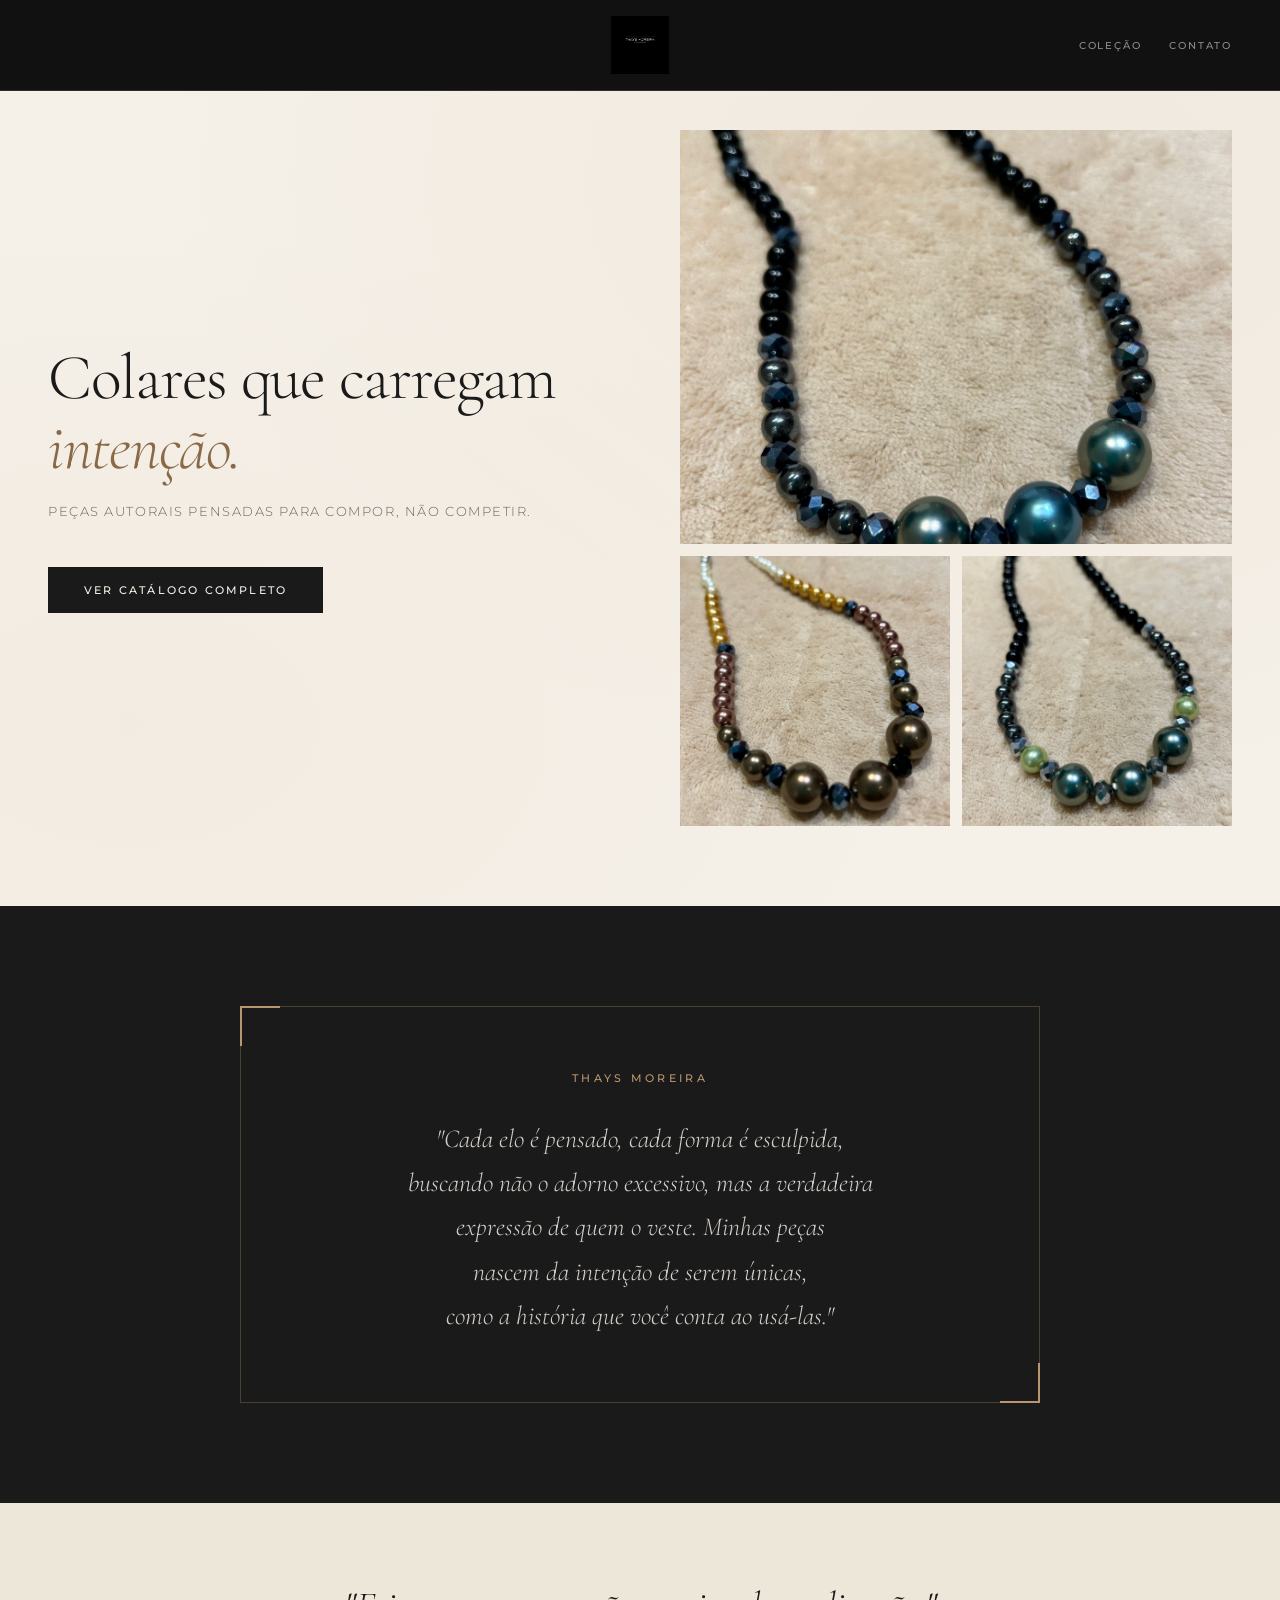
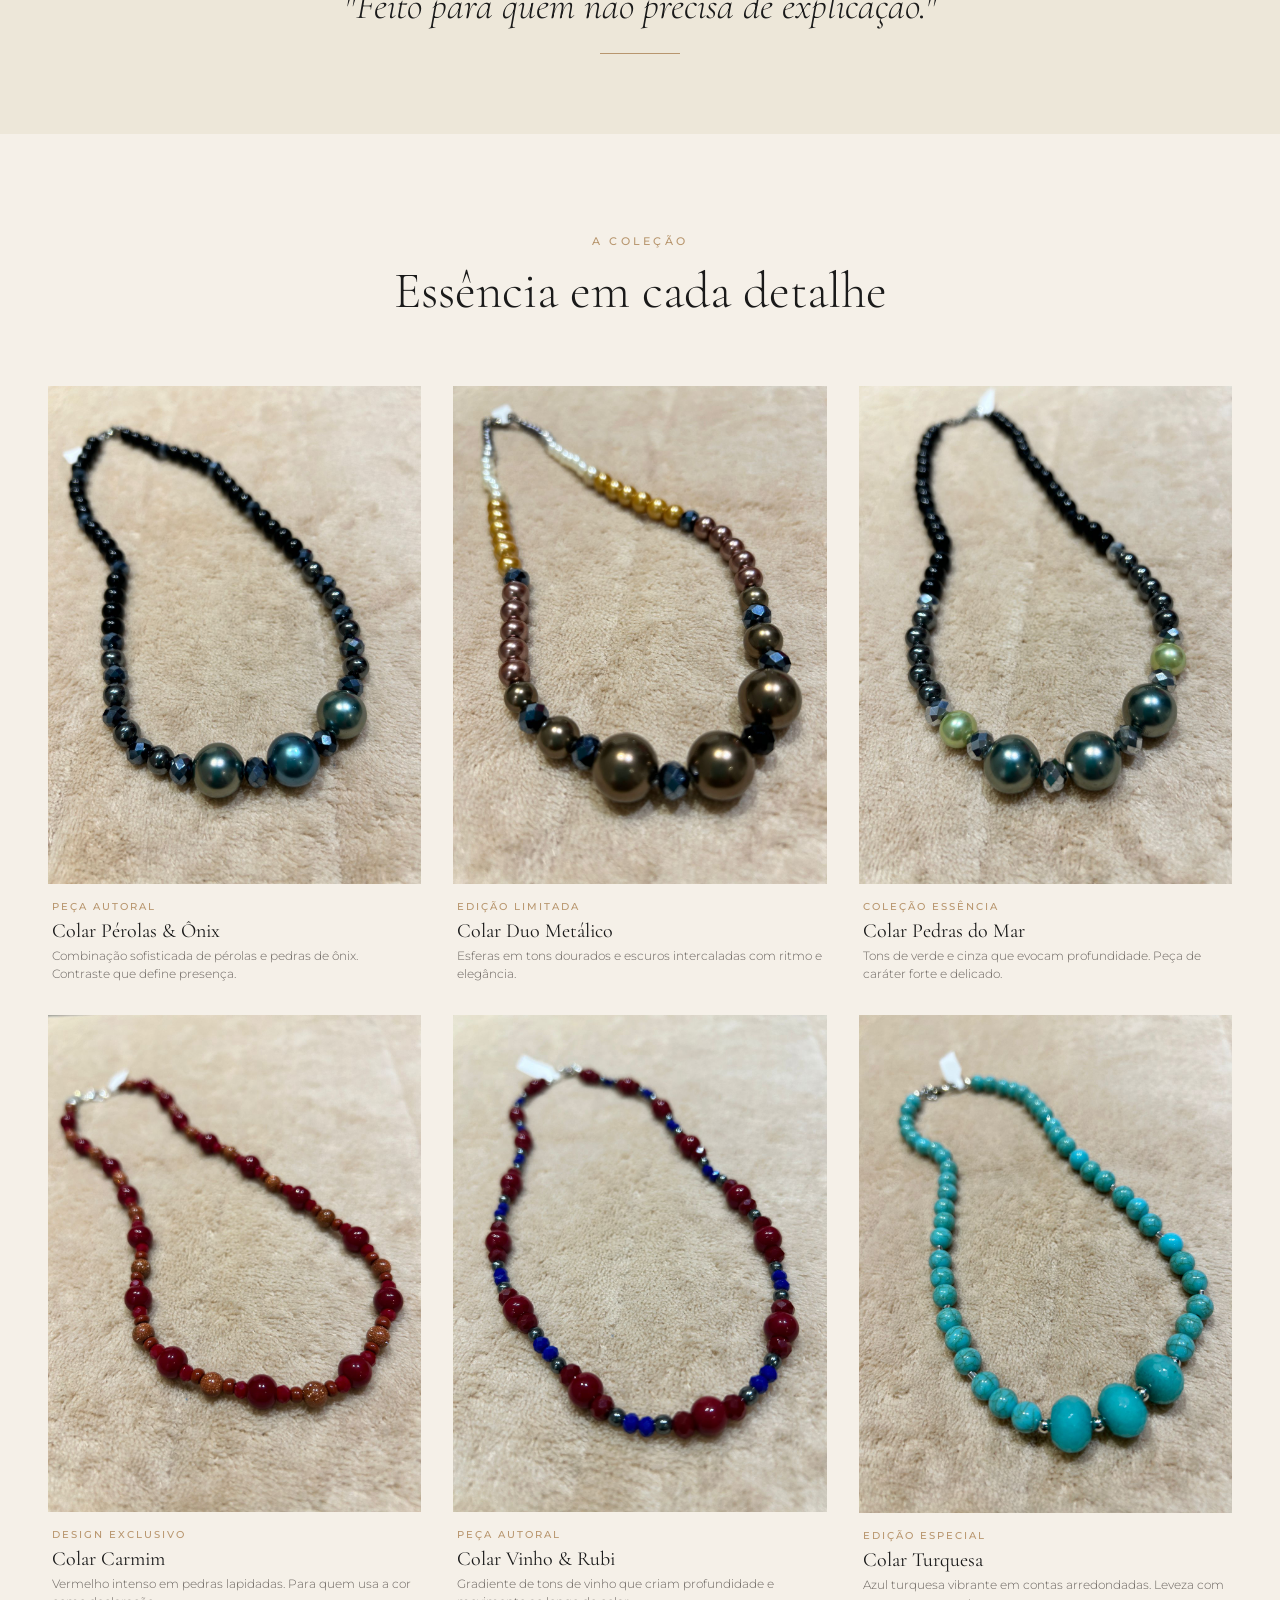
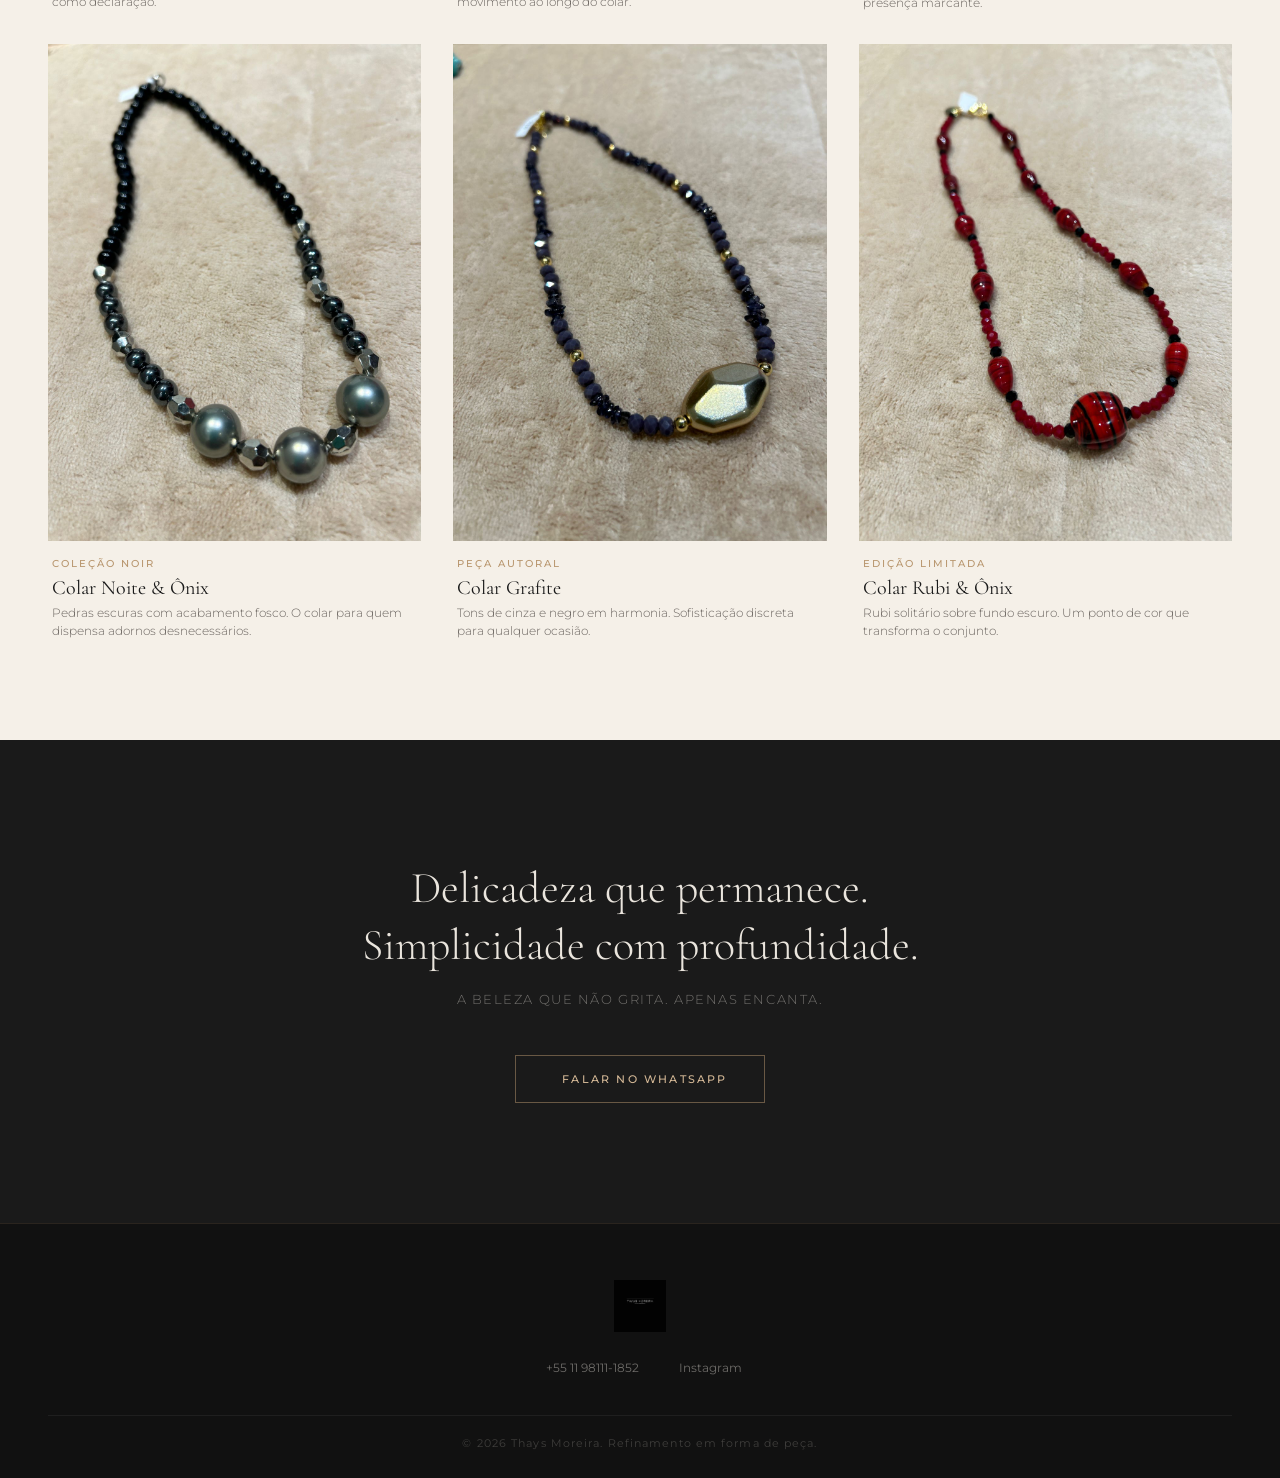
==== commit d5d335ea: "Corrigido nome do arquivo CSS para styles.css" ====
--- a/modelo-b/index.html
+++ b/modelo-b/index.html
@@ -9,13 +9,9 @@
     <link rel="preconnect" href="https://fonts.googleapis.com">
     <link rel="preconnect" href="https://fonts.gstatic.com" crossorigin>
     <link href="https://fonts.googleapis.com/css2?family=Cormorant+Garamond:ital,wght@0,300;0,400;0,500;0,600;1,400&family=Montserrat:wght@300;400;500&display=swap" rel="stylesheet">
-    <link href="https://fonts.googleapis.com/css2?family=Bodoni+Moda:ital,opsz,wght@0,6..96,400..900;1,6..96,400..900&display=swap" rel="stylesheet">
     <script src="https://unpkg.com/@phosphor-icons/web"></script>
 
     <style>
-        /* =============================================
-           RESET & BASE
-        ============================================= */
         *, *::before, *::after { margin: 0; padding: 0; box-sizing: border-box; }
 
         :root {
@@ -25,12 +21,9 @@
             --gold-light: #d4b896;
             --gold-dark: #8a6a46;
             --charcoal: #1a1a1a;
-            --charcoal-mid: #2e2e2e;
             --warm-gray: #6b6560;
-            --white: #ffffff;
             --font-serif: 'Cormorant Garamond', Georgia, serif;
             --font-sans: 'Montserrat', sans-serif;
-            --font-display: 'Bodoni Moda', serif;
         }
 
         html { scroll-behavior: smooth; }
@@ -45,89 +38,55 @@
         img { display: block; max-width: 100%; }
         a { text-decoration: none; color: inherit; }
 
-        /* =============================================
-           HEADER
-        ============================================= */
+        /* ── HEADER ──────────────────────────────────── */
         .site-header {
             position: fixed;
-            top: 0;
-            left: 0;
-            right: 0;
+            top: 0; left: 0; right: 0;
             z-index: 100;
-            background: rgba(245, 240, 232, 0.92);
-            backdrop-filter: blur(12px);
-            border-bottom: 1px solid rgba(184, 150, 110, 0.2);
-            padding: 18px 48px;
-            transition: all 0.4s ease;
+            background: #111111;
+            border-bottom: 1px solid rgba(184,150,110,0.2);
+            padding: 16px 48px;
+            transition: padding 0.4s ease, box-shadow 0.4s ease;
         }
 
         .site-header.scrolled {
-            padding: 12px 48px;
-            box-shadow: 0 4px 24px rgba(0,0,0,0.06);
+            padding: 10px 48px;
+            box-shadow: 0 4px 32px rgba(0,0,0,0.5);
         }
 
         .header-container {
             max-width: 1200px;
             margin: 0 auto;
             display: flex;
-            justify-content: space-between;
+            justify-content: center;
             align-items: center;
-        }
-
-        /* Logo */
-        .brand-logo-custom {
-            display: flex;
-            flex-direction: column;
-            align-items: center;
-            gap: 4px;
-        }
-
-        .brand-logo-top-lines .line,
-        .brand-logo-bottom-container .line {
-            width: 100%;
-            height: 1px;
-            background: linear-gradient(90deg, transparent, var(--gold), transparent);
-        }
-
-        .logo-text {
-            font-family: var(--font-display);
-            font-size: 20px;
-            font-weight: 600;
-            letter-spacing: 0.3em;
-            color: var(--charcoal);
-            white-space: nowrap;
-        }
-
-        .brand-logo-bottom-container {
+            position: relative;
+        }
+
+        /* Logo PNG centralizado — invertido para ficar claro sobre preto */
+        .header-logo {
+            height: 58px;
+            width: auto;
+            filter: invert(1) brightness(1.1);
+            transition: height 0.4s ease, opacity 0.3s ease;
+        }
+
+        .site-header.scrolled .header-logo { height: 44px; }
+
+        .main-nav {
+            position: absolute;
+            right: 0;
             display: flex;
             align-items: center;
-            gap: 10px;
-            width: 100%;
-        }
-
-        .brand-logo-bottom-container .line {
-            flex: 1;
-        }
-
-        .footer-tagline {
-            font-family: var(--font-sans);
-            font-size: 9px;
-            font-weight: 400;
-            letter-spacing: 0.2em;
-            color: var(--gold);
-            white-space: nowrap;
+            gap: 28px;
+        }
+
+        .nav-link {
+            font-size: 10px;
+            font-weight: 500;
+            letter-spacing: 0.18em;
             text-transform: uppercase;
-        }
-
-        .main-nav { display: flex; align-items: center; gap: 32px; }
-
-        .nav-link {
-            font-family: var(--font-sans);
-            font-size: 11px;
-            font-weight: 500;
-            letter-spacing: 0.15em;
-            text-transform: uppercase;
-            color: var(--warm-gray);
+            color: rgba(245,240,232,0.55);
             transition: color 0.3s ease;
             position: relative;
         }
@@ -135,25 +94,21 @@
         .nav-link::after {
             content: '';
             position: absolute;
-            bottom: -4px;
-            left: 0;
-            width: 0;
-            height: 1px;
+            bottom: -4px; left: 0;
+            width: 0; height: 1px;
             background: var(--gold);
             transition: width 0.3s ease;
         }
 
-        .nav-link:hover { color: var(--gold-dark); }
+        .nav-link:hover { color: var(--gold-light); }
         .nav-link:hover::after { width: 100%; }
 
-        /* =============================================
-           HERO SECTION
-        ============================================= */
+        /* ── HERO ────────────────────────────────────── */
         .hero-section {
             min-height: 100vh;
             display: flex;
             align-items: center;
-            padding: 120px 48px 80px;
+            padding: 130px 48px 80px;
             background:
                 radial-gradient(ellipse at 80% 20%, rgba(184,150,110,0.08) 0%, transparent 60%),
                 radial-gradient(ellipse at 10% 80%, rgba(184,150,110,0.05) 0%, transparent 50%),
@@ -202,7 +157,6 @@
             gap: 12px;
             background: var(--charcoal);
             color: var(--cream);
-            font-family: var(--font-sans);
             font-size: 11px;
             font-weight: 500;
             letter-spacing: 0.2em;
@@ -210,9 +164,9 @@
             padding: 16px 36px;
             border: none;
             cursor: pointer;
-            transition: all 0.4s ease;
             position: relative;
             overflow: hidden;
+            transition: background 0.4s ease;
         }
 
         .cta-button::before {
@@ -230,7 +184,6 @@
         .hero-gallery {
             display: grid;
             grid-template-columns: 1fr 1fr;
-            grid-template-rows: auto auto;
             gap: 12px;
             animation: fadeUp 1s ease 0.2s both;
         }
@@ -243,36 +196,50 @@
 
         .hero-img-card:first-child {
             grid-column: 1 / -1;
-            aspect-ratio: 16/9;
-        }
-
-        .hero-img-card:not(:first-child) {
-            aspect-ratio: 1/1;
-        }
+            aspect-ratio: 4/3;
+        }
+
+        .hero-img-card:not(:first-child) { aspect-ratio: 1/1; }
 
         .hero-img-card img {
-            width: 100%;
-            height: 100%;
+            width: 100%; height: 100%;
             object-fit: cover;
             transition: transform 0.8s ease;
         }
 
         .hero-img-card:hover img { transform: scale(1.04); }
 
-        .hero-img-placeholder {
-            width: 100%;
-            height: 100%;
-            background: linear-gradient(135deg, var(--cream-dark) 0%, #e0d6c4 100%);
-            display: flex;
-            align-items: center;
-            justify-content: center;
-            color: var(--gold);
-            font-size: 48px;
-        }
-
-        /* =============================================
-           DESIGNER QUOTE SECTION
-        ============================================= */
+        /* ── FLASH EFFECT (brilho dourado passando) ── */
+        .hero-img-card::after,
+        .catalog-card-image::after,
+        .modal-image-container::after {
+            content: '';
+            position: absolute;
+            top: 0; left: -75%;
+            width: 50%; height: 100%;
+            background: linear-gradient(
+                120deg,
+                transparent 0%,
+                rgba(255, 235, 180, 0.4) 50%,
+                transparent 100%
+            );
+            transform: skewX(-20deg);
+            pointer-events: none;
+            opacity: 0;
+        }
+
+        .hero-img-card:hover::after,
+        .catalog-card-image:hover::after,
+        .modal-image-container:hover::after {
+            animation: flashSweep 0.65s ease forwards;
+        }
+
+        @keyframes flashSweep {
+            0%   { left: -75%; opacity: 1; }
+            100% { left: 130%; opacity: 0; }
+        }
+
+        /* ── DESIGNER QUOTE ──────────────────────────── */
         .designer-quote-section {
             padding: 100px 48px;
             background: var(--charcoal);
@@ -291,8 +258,7 @@
         .designer-quote-frame::after {
             content: '';
             position: absolute;
-            width: 40px;
-            height: 40px;
+            width: 40px; height: 40px;
             border-color: var(--gold);
             border-style: solid;
         }
@@ -309,9 +275,8 @@
 
         .designer-name {
             display: block;
-            font-family: var(--font-display);
-            font-size: 13px;
-            font-weight: 400;
+            font-size: 11px;
+            font-weight: 500;
             letter-spacing: 0.3em;
             color: var(--gold);
             text-transform: uppercase;
@@ -327,9 +292,7 @@
             color: rgba(245,240,232,0.85);
         }
 
-        /* =============================================
-           QUOTE SECTION
-        ============================================= */
+        /* ── QUOTE SECTION ───────────────────────────── */
         .quote-section {
             padding: 80px 48px;
             text-align: center;
@@ -341,20 +304,17 @@
             font-size: clamp(22px, 3vw, 40px);
             font-weight: 300;
             font-style: italic;
-            color: var(--charcoal-mid);
+            color: var(--charcoal);
             margin-bottom: 24px;
         }
 
         .quote-line {
-            width: 80px;
-            height: 1px;
+            width: 80px; height: 1px;
             background: var(--gold);
             margin: 0 auto;
         }
 
-        /* =============================================
-           CATALOG SECTION
-        ============================================= */
+        /* ── CATALOG ─────────────────────────────────── */
         .catalog-section {
             padding: 100px 48px;
             max-width: 1300px;
@@ -381,7 +341,6 @@
             font-size: clamp(32px, 4vw, 52px);
             font-weight: 300;
             color: var(--charcoal);
-            letter-spacing: -0.01em;
         }
 
         .catalog-grid {
@@ -390,10 +349,7 @@
             gap: 32px;
         }
 
-        .catalog-card {
-            cursor: pointer;
-            group: true;
-        }
+        .catalog-card { cursor: pointer; }
 
         .catalog-card-image {
             aspect-ratio: 3/4;
@@ -404,29 +360,17 @@
         }
 
         .catalog-card-image img {
-            width: 100%;
-            height: 100%;
+            width: 100%; height: 100%;
             object-fit: cover;
             transition: transform 0.8s cubic-bezier(0.25, 0.46, 0.45, 0.94);
         }
 
         .catalog-card:hover .catalog-card-image img { transform: scale(1.06); }
-
-        .catalog-card-image-placeholder {
-            width: 100%;
-            height: 100%;
-            background: linear-gradient(160deg, var(--cream-dark) 0%, #d6cbb8 100%);
-            display: flex;
-            align-items: center;
-            justify-content: center;
-            color: var(--gold-light);
-            font-size: 56px;
-        }
 
         .card-overlay {
             position: absolute;
             bottom: 0; left: 0; right: 0;
-            background: linear-gradient(to top, rgba(26,26,26,0.7) 0%, transparent 100%);
+            background: linear-gradient(to top, rgba(26,26,26,0.65) 0%, transparent 100%);
             padding: 24px 20px 20px;
             opacity: 0;
             transition: opacity 0.4s ease;
@@ -468,14 +412,10 @@
             line-height: 1.5;
         }
 
-        /* =============================================
-           MANIFESTO SECTION
-        ============================================= */
+        /* ── MANIFESTO ───────────────────────────────── */
         .manifesto-section {
             padding: 120px 48px;
-            background:
-                linear-gradient(135deg, rgba(184,150,110,0.06) 0%, transparent 50%),
-                var(--charcoal);
+            background: var(--charcoal);
             text-align: center;
         }
 
@@ -488,15 +428,13 @@
             color: rgba(245,240,232,0.95);
             line-height: 1.3;
             margin-bottom: 16px;
-            letter-spacing: -0.01em;
         }
 
         .manifesto-sub {
-            font-family: var(--font-sans);
             font-size: 13px;
             font-weight: 300;
             letter-spacing: 0.12em;
-            color: rgba(245,240,232,0.5);
+            color: rgba(245,240,232,0.4);
             text-transform: uppercase;
             margin-bottom: 48px;
         }
@@ -507,7 +445,6 @@
             gap: 10px;
             border: 1px solid rgba(184,150,110,0.5);
             color: var(--gold-light);
-            font-family: var(--font-sans);
             font-size: 11px;
             font-weight: 500;
             letter-spacing: 0.2em;
@@ -522,12 +459,11 @@
             color: var(--cream);
         }
 
-        /* =============================================
-           FOOTER
-        ============================================= */
+        /* ── FOOTER — mesma faixa preta do header ────── */
         .site-footer {
-            background: #111;
-            padding: 64px 48px 32px;
+            background: #111111;
+            padding: 56px 48px 28px;
+            border-top: 1px solid rgba(184,150,110,0.15);
         }
 
         .footer-container {
@@ -536,27 +472,26 @@
             display: flex;
             flex-direction: column;
             align-items: center;
-            gap: 32px;
-            padding-bottom: 48px;
+            gap: 28px;
+            padding-bottom: 40px;
             border-bottom: 1px solid rgba(255,255,255,0.06);
         }
 
-        .footer-container .logo-text { color: var(--cream); }
-        .footer-container .footer-tagline { color: var(--gold-light); }
-
-        .footer-links {
-            display: flex;
-            gap: 32px;
-        }
+        .footer-logo {
+            height: 52px;
+            width: auto;
+            filter: invert(1) brightness(1.1);
+            opacity: 0.85;
+        }
+
+        .footer-links { display: flex; gap: 32px; }
 
         .footer-link {
             display: flex;
             align-items: center;
             gap: 8px;
             font-size: 12px;
-            font-weight: 400;
-            letter-spacing: 0.1em;
-            color: rgba(245,240,232,0.5);
+            color: rgba(245,240,232,0.4);
             transition: color 0.3s ease;
         }
 
@@ -566,33 +501,29 @@
         .footer-bottom {
             max-width: 1200px;
             margin: 0 auto;
-            padding-top: 24px;
+            padding-top: 20px;
             text-align: center;
         }
 
         .footer-bottom p {
             font-size: 11px;
-            color: rgba(245,240,232,0.25);
+            color: rgba(245,240,232,0.2);
             letter-spacing: 0.1em;
         }
 
-        /* =============================================
-           MODAL
-        ============================================= */
+        /* ── MODAL ───────────────────────────────────── */
         .modal-overlay {
-            position: fixed;
-            inset: 0;
-            background: rgba(0,0,0,0.7);
+            position: fixed; inset: 0;
+            background: rgba(0,0,0,0.78);
             z-index: 1000;
             display: none;
             align-items: center;
             justify-content: center;
             padding: 24px;
-            backdrop-filter: blur(4px);
-            animation: fadeIn 0.3s ease;
-        }
-
-        .modal-overlay.active { display: flex; }
+            backdrop-filter: blur(6px);
+        }
+
+        .modal-overlay.active { display: flex; animation: fadeIn 0.3s ease; }
 
         .modal-content {
             background: var(--cream);
@@ -606,34 +537,29 @@
 
         .modal-close {
             position: absolute;
-            top: 20px; right: 20px;
+            top: 16px; right: 16px;
             width: 40px; height: 40px;
             background: var(--charcoal);
             color: var(--cream);
-            border: none;
-            cursor: pointer;
+            border: none; cursor: pointer;
             display: flex; align-items: center; justify-content: center;
-            font-size: 18px;
-            z-index: 10;
+            font-size: 18px; z-index: 10;
             transition: background 0.3s ease;
         }
 
         .modal-close:hover { background: var(--gold-dark); }
 
-        .modal-body {
-            display: grid;
-            grid-template-columns: 1fr 1fr;
-        }
+        .modal-body { display: grid; grid-template-columns: 1fr 1fr; }
 
         .modal-image-container {
             aspect-ratio: 3/4;
             overflow: hidden;
             background: var(--cream-dark);
+            position: relative;
         }
 
         .modal-image-container img {
-            width: 100%;
-            height: 100%;
+            width: 100%; height: 100%;
             object-fit: cover;
         }
 
@@ -644,111 +570,77 @@
         }
 
         .modal-highlight {
-            font-size: 10px;
-            font-weight: 500;
-            letter-spacing: 0.25em;
-            text-transform: uppercase;
-            color: var(--gold);
-            margin-bottom: 12px;
+            font-size: 10px; font-weight: 500;
+            letter-spacing: 0.25em; text-transform: uppercase;
+            color: var(--gold); margin-bottom: 12px;
         }
 
         .modal-title {
             font-family: var(--font-serif);
-            font-size: 36px;
-            font-weight: 300;
-            color: var(--charcoal);
-            margin-bottom: 16px;
-            line-height: 1.1;
+            font-size: 36px; font-weight: 300;
+            color: var(--charcoal); margin-bottom: 16px; line-height: 1.1;
         }
 
         .modal-desc {
-            font-size: 13px;
-            font-weight: 300;
-            line-height: 1.7;
-            color: var(--warm-gray);
-            margin-bottom: 32px;
-        }
-
-        .modal-divider {
-            width: 40px;
-            height: 1px;
-            background: var(--gold);
-            margin-bottom: 20px;
-        }
+            font-size: 13px; font-weight: 300;
+            line-height: 1.7; color: var(--warm-gray); margin-bottom: 32px;
+        }
+
+        .modal-divider { width: 40px; height: 1px; background: var(--gold); margin-bottom: 20px; }
 
         .modal-phrase {
             font-family: var(--font-serif);
-            font-style: italic;
-            font-size: 15px;
-            color: var(--warm-gray);
-            margin-bottom: 40px;
-            flex: 1;
-        }
-
-        .modal-info .cta-button {
-            width: 100%;
-            justify-content: center;
-        }
-
-        /* =============================================
-           ANIMATIONS
-        ============================================= */
+            font-style: italic; font-size: 15px;
+            color: var(--warm-gray); margin-bottom: 40px; flex: 1;
+        }
+
+        .modal-info .cta-button { width: 100%; justify-content: center; }
+
+        /* ── ANIMATIONS ──────────────────────────────── */
         @keyframes fadeUp {
             from { opacity: 0; transform: translateY(30px); }
-            to { opacity: 1; transform: translateY(0); }
+            to   { opacity: 1; transform: translateY(0); }
         }
 
         @keyframes fadeIn {
-            from { opacity: 0; }
-            to { opacity: 1; }
+            from { opacity: 0; } to { opacity: 1; }
         }
 
         @keyframes slideUp {
             from { opacity: 0; transform: translateY(40px); }
-            to { opacity: 1; transform: translateY(0); }
-        }
-
-        /* =============================================
-           RESPONSIVE
-        ============================================= */
+            to   { opacity: 1; transform: translateY(0); }
+        }
+
+        /* ── RESPONSIVE ──────────────────────────────── */
         @media (max-width: 900px) {
-            .site-header { padding: 16px 24px; }
-            .hero-section { padding: 100px 24px 60px; }
-            .hero-content { grid-template-columns: 1fr; gap: 48px; }
+            .site-header { padding: 14px 24px; }
+            .hero-section { padding: 110px 24px 60px; }
+            .hero-content { grid-template-columns: 1fr; gap: 40px; }
             .hero-gallery { display: none; }
             .designer-quote-section { padding: 60px 24px; }
-            .designer-quote-frame { padding: 40px 28px; }
-            .quote-section { padding: 60px 24px; }
-            .catalog-section { padding: 60px 24px; }
+            .designer-quote-frame { padding: 36px 20px; }
+            .quote-section, .catalog-section { padding: 60px 24px; }
             .catalog-grid { grid-template-columns: repeat(2, 1fr); gap: 20px; }
             .manifesto-section { padding: 80px 24px; }
             .modal-body { grid-template-columns: 1fr; }
             .modal-image-container { aspect-ratio: 4/3; }
-            .modal-info { padding: 32px 28px; }
+            .modal-info { padding: 32px 24px; }
         }
 
         @media (max-width: 500px) {
             .catalog-grid { grid-template-columns: 1fr; }
             .footer-links { flex-direction: column; align-items: center; gap: 16px; }
+            .main-nav { display: none; }
         }
     </style>
 </head>
 
 <body>
-    <!-- Header -->
+
+    <!-- HEADER — faixa preta, logo PNG centralizado -->
     <header class="site-header" id="header">
         <div class="header-container">
-            <div class="brand-logo-custom">
-                <div class="brand-logo-top-lines">
-                    <div class="line"></div>
-                </div>
-                <span class="logo-text">THAYS MOREIRA</span>
-                <div class="brand-logo-bottom-container">
-                    <div class="line"></div>
-                    <p class="footer-tagline">Bijoux & Design</p>
-                    <div class="line"></div>
-                </div>
-            </div>
+            <img src="assets/logo.png" alt="Thays Moreira - Bijoux & Design" class="header-logo">
             <nav class="main-nav">
                 <a href="#catalog" class="nav-link">Coleção</a>
                 <a href="https://wa.me/5511981111852" target="_blank" class="nav-link">Contato</a>
@@ -763,14 +655,9 @@
                 <div class="hero-text-area">
                     <h1>Colares que carregam <em>intenção.</em></h1>
                     <p class="micro-text">Peças autorais pensadas para compor, não competir.</p>
-                    <a href="#catalog" class="cta-button">
-                        <span>Ver catálogo completo</span>
-                    </a>
+                    <a href="#catalog" class="cta-button"><span>Ver catálogo completo</span></a>
                 </div>
-
-                <div class="hero-gallery" id="hero-gallery">
-                    <!-- Injected via JS -->
-                </div>
+                <div class="hero-gallery" id="hero-gallery"></div>
             </div>
         </section>
 
@@ -800,9 +687,7 @@
                 <span class="section-subtitle">A Coleção</span>
                 <h2>Essência em cada detalhe</h2>
             </div>
-            <div class="catalog-grid" id="catalog-grid">
-                <!-- Injected via JS -->
-            </div>
+            <div class="catalog-grid" id="catalog-grid"></div>
         </section>
 
         <!-- Manifesto -->
@@ -817,20 +702,10 @@
         </section>
     </main>
 
-    <!-- Footer -->
+    <!-- FOOTER — mesma faixa preta do header -->
     <footer class="site-footer">
         <div class="footer-container">
-            <div class="brand-logo-custom">
-                <div class="brand-logo-top-lines">
-                    <div class="line"></div>
-                </div>
-                <span class="logo-text">THAYS MOREIRA</span>
-                <div class="brand-logo-bottom-container">
-                    <div class="line"></div>
-                    <p class="footer-tagline">Bijoux & Design</p>
-                    <div class="line"></div>
-                </div>
-            </div>
+            <img src="assets/logo.png" alt="Thays Moreira" class="footer-logo">
             <div class="footer-links">
                 <a href="https://wa.me/5511981111852" target="_blank" class="footer-link">
                     <i class="ph ph-whatsapp-logo"></i> +55 11 98111-1852
@@ -848,9 +723,7 @@
     <!-- Modal -->
     <div class="modal-overlay" id="product-modal">
         <div class="modal-content">
-            <button class="modal-close" id="modal-close">
-                <i class="ph ph-x"></i>
-            </button>
+            <button class="modal-close" id="modal-close"><i class="ph ph-x"></i></button>
             <div class="modal-body">
                 <div class="modal-image-container">
                     <img src="" alt="" id="modal-image">
@@ -872,77 +745,30 @@
     <script>
     document.addEventListener('DOMContentLoaded', () => {
 
-        // ─── DADOS DO CATÁLOGO ─────────────────────────────
-        // Substitua os src das imagens pelos caminhos reais das suas fotos
         const products = [
-            {
-                id: 1,
-                title: 'Colar Minimal Gold',
-                highlight: 'Peça Autoral',
-                desc: 'Elo dourado com acabamento fosco. Delicadeza estruturada para o dia a dia ou ocasiões especiais.',
-                img: '', // ex: 'images/colar-01.jpg'
-                icon: 'ph-circle-dashed'
-            },
-            {
-                id: 2,
-                title: 'Corrente Duo Layer',
-                highlight: 'Edição Limitada',
-                desc: 'Duas camadas em banho dourado. Comprimentos distintos que criam movimento e profundidade.',
-                img: '',
-                icon: 'ph-link'
-            },
-            {
-                id: 3,
-                title: 'Gargantilha Orgânica',
-                highlight: 'Design Exclusivo',
-                desc: 'Formas inspiradas na natureza. Peça única que se molda ao colo com leveza e intenção.',
-                img: '',
-                icon: 'ph-flower'
-            },
-            {
-                id: 4,
-                title: 'Colar Esfera',
-                highlight: 'Coleção Essência',
-                desc: 'Pequenas esferas em sequência harmoniosa. O ritmo que complementa qualquer decote.',
-                img: '',
-                icon: 'ph-dots-three-outline'
-            },
-            {
-                id: 5,
-                title: 'Choker Fio Dourado',
-                highlight: 'Peça Autoral',
-                desc: 'Fio ultra-delicado em ouro 18k. A joia que quase não se vê — e que nunca passa despercebida.',
-                img: '',
-                icon: 'ph-minus'
-            },
-            {
-                id: 6,
-                title: 'Colar Pingente Luna',
-                highlight: 'Edição Especial',
-                desc: 'Pingente em forma de meia-lua. Símbolo de ciclos, beleza e transformação constante.',
-                img: '',
-                icon: 'ph-moon'
-            }
+            { id:1, title:'Colar Pérolas & Ônix',   highlight:'Peça Autoral',      desc:'Combinação sofisticada de pérolas e pedras de ônix. Contraste que define presença.',                        img:'assets/colar-01.jpg' },
+            { id:2, title:'Colar Duo Metálico',      highlight:'Edição Limitada',   desc:'Esferas em tons dourados e escuros intercaladas com ritmo e elegância.',                                    img:'assets/colar-02.jpg' },
+            { id:3, title:'Colar Pedras do Mar',     highlight:'Coleção Essência',  desc:'Tons de verde e cinza que evocam profundidade. Peça de caráter forte e delicado.',                          img:'assets/colar-03.jpg' },
+            { id:4, title:'Colar Carmim',            highlight:'Design Exclusivo',  desc:'Vermelho intenso em pedras lapidadas. Para quem usa a cor como declaração.',                                img:'assets/colar-04.jpg' },
+            { id:5, title:'Colar Vinho & Rubi',      highlight:'Peça Autoral',      desc:'Gradiente de tons de vinho que criam profundidade e movimento ao longo do colar.',                          img:'assets/colar-05.jpg' },
+            { id:6, title:'Colar Turquesa',          highlight:'Edição Especial',   desc:'Azul turquesa vibrante em contas arredondadas. Leveza com presença marcante.',                              img:'assets/colar-06.jpg' },
+            { id:7, title:'Colar Noite & Ônix',      highlight:'Coleção Noir',      desc:'Pedras escuras com acabamento fosco. O colar para quem dispensa adornos desnecessários.',                   img:'assets/colar-07.jpg' },
+            { id:8, title:'Colar Grafite',           highlight:'Peça Autoral',      desc:'Tons de cinza e negro em harmonia. Sofisticação discreta para qualquer ocasião.',                           img:'assets/colar-08.jpg' },
+            { id:9, title:'Colar Rubi & Ônix',       highlight:'Edição Limitada',   desc:'Rubi solitário sobre fundo escuro. Um ponto de cor que transforma o conjunto.',                            img:'assets/colar-09.jpg' },
         ];
 
-        // ─── HERO GALLERY ──────────────────────────────────
+        // Hero gallery — 3 primeiras fotos
         const heroGallery = document.getElementById('hero-gallery');
         if (heroGallery) {
-            // Pega os 3 primeiros produtos para o hero
-            const heroItems = products.slice(0, 3);
-            heroItems.forEach((p, i) => {
+            products.slice(0, 3).forEach(p => {
                 const card = document.createElement('div');
                 card.className = 'hero-img-card';
-                if (p.img) {
-                    card.innerHTML = `<img src="${p.img}" alt="${p.title}">`;
-                } else {
-                    card.innerHTML = `<div class="hero-img-placeholder"><i class="ph ${p.icon}"></i></div>`;
-                }
+                card.innerHTML = `<img src="${p.img}" alt="${p.title}" loading="lazy">`;
                 heroGallery.appendChild(card);
             });
         }
 
-        // ─── CATALOG GRID ──────────────────────────────────
+        // Catalog grid — todas as 9
         const catalogGrid = document.getElementById('catalog-grid');
         if (catalogGrid) {
             products.forEach(p => {
@@ -950,10 +776,7 @@
                 card.className = 'catalog-card';
                 card.innerHTML = `
                     <div class="catalog-card-image">
-                        ${p.img
-                            ? `<img src="${p.img}" alt="${p.title}">`
-                            : `<div class="catalog-card-image-placeholder"><i class="ph ${p.icon}"></i></div>`
-                        }
+                        <img src="${p.img}" alt="${p.title}" loading="lazy">
                         <div class="card-overlay">
                             <span class="card-overlay-text">Ver detalhes</span>
                         </div>
@@ -969,40 +792,20 @@
             });
         }
 
-        // ─── MODAL ─────────────────────────────────────────
-        const modal = document.getElementById('product-modal');
-        const modalClose = document.getElementById('modal-close');
-        const modalImage = document.getElementById('modal-image');
-        const modalTitle = document.getElementById('modal-title');
-        const modalDesc = document.getElementById('modal-desc');
+        // Modal
+        const modal          = document.getElementById('product-modal');
+        const modalClose     = document.getElementById('modal-close');
+        const modalImage     = document.getElementById('modal-image');
+        const modalTitle     = document.getElementById('modal-title');
+        const modalDesc      = document.getElementById('modal-desc');
         const modalHighlight = document.getElementById('modal-highlight');
 
-        function openModal(product) {
-            modalHighlight.textContent = product.highlight;
-            modalTitle.textContent = product.title;
-            modalDesc.textContent = product.desc;
-            if (product.img) {
-                modalImage.src = product.img;
-                modalImage.alt = product.title;
-                modalImage.style.display = 'block';
-            } else {
-                modalImage.style.display = 'none';
-                // placeholder no modal
-                const container = modalImage.parentElement;
-                container.style.background = 'linear-gradient(160deg, #ede7d9 0%, #d6cbb8 100%)';
-                container.style.display = 'flex';
-                container.style.alignItems = 'center';
-                container.style.justifyContent = 'center';
-                container.style.fontSize = '80px';
-                container.style.color = '#d4b896';
-                if (!container.querySelector('.modal-icon-placeholder')) {
-                    const ico = document.createElement('i');
-                    ico.className = `ph ${product.icon} modal-icon-placeholder`;
-                    container.appendChild(ico);
-                } else {
-                    container.querySelector('.modal-icon-placeholder').className = `ph ${product.icon} modal-icon-placeholder`;
-                }
-            }
+        function openModal(p) {
+            modalHighlight.textContent = p.highlight;
+            modalTitle.textContent     = p.title;
+            modalDesc.textContent      = p.desc;
+            modalImage.src             = p.img;
+            modalImage.alt             = p.title;
             modal.classList.add('active');
             document.body.style.overflow = 'hidden';
         }
@@ -1013,15 +816,10 @@
         }
 
         if (modalClose) modalClose.addEventListener('click', closeModal);
-        if (modal) modal.addEventListener('click', (e) => {
-            if (e.target === modal) closeModal();
-        });
-
-        document.addEventListener('keydown', (e) => {
-            if (e.key === 'Escape') closeModal();
-        });
-
-        // ─── HEADER SCROLL ─────────────────────────────────
+        if (modal) modal.addEventListener('click', e => { if (e.target === modal) closeModal(); });
+        document.addEventListener('keydown', e => { if (e.key === 'Escape') closeModal(); });
+
+        // Header scroll
         const siteHeader = document.getElementById('header');
         if (siteHeader) {
             window.addEventListener('scroll', () => {
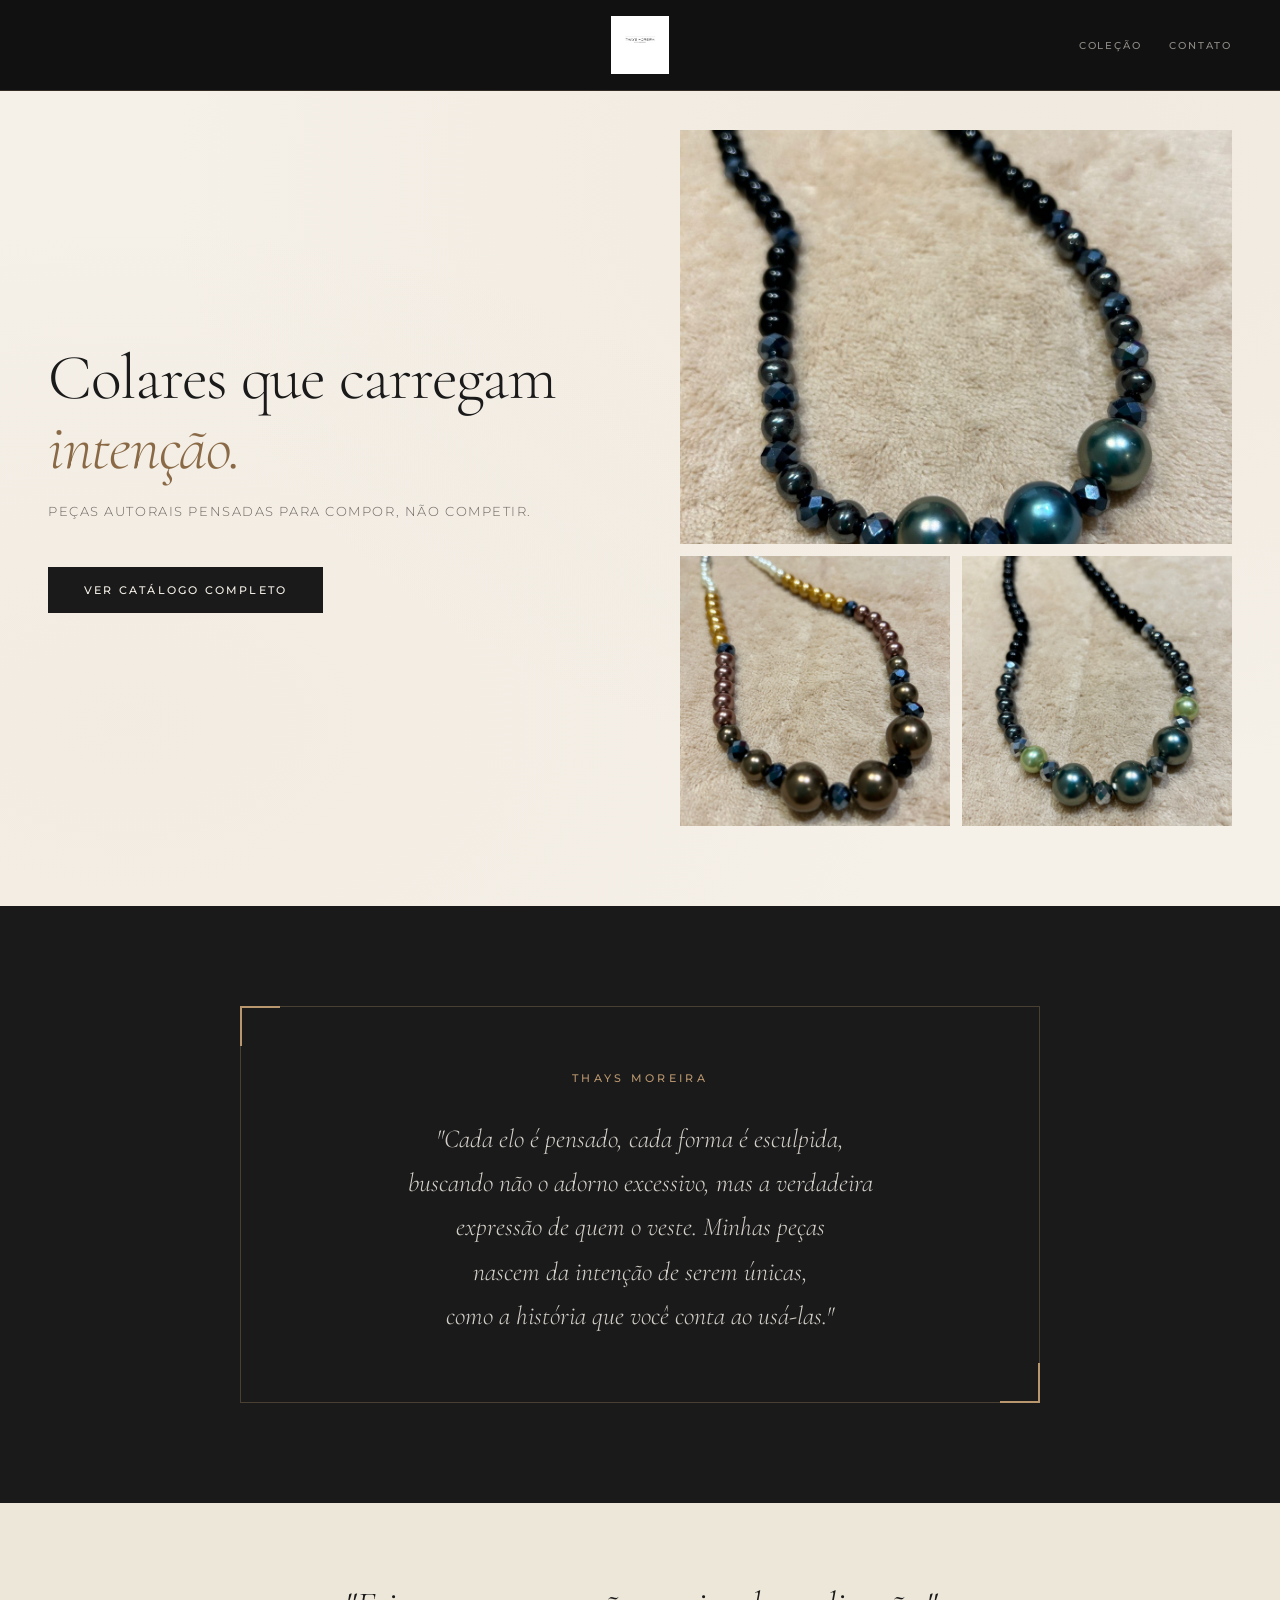
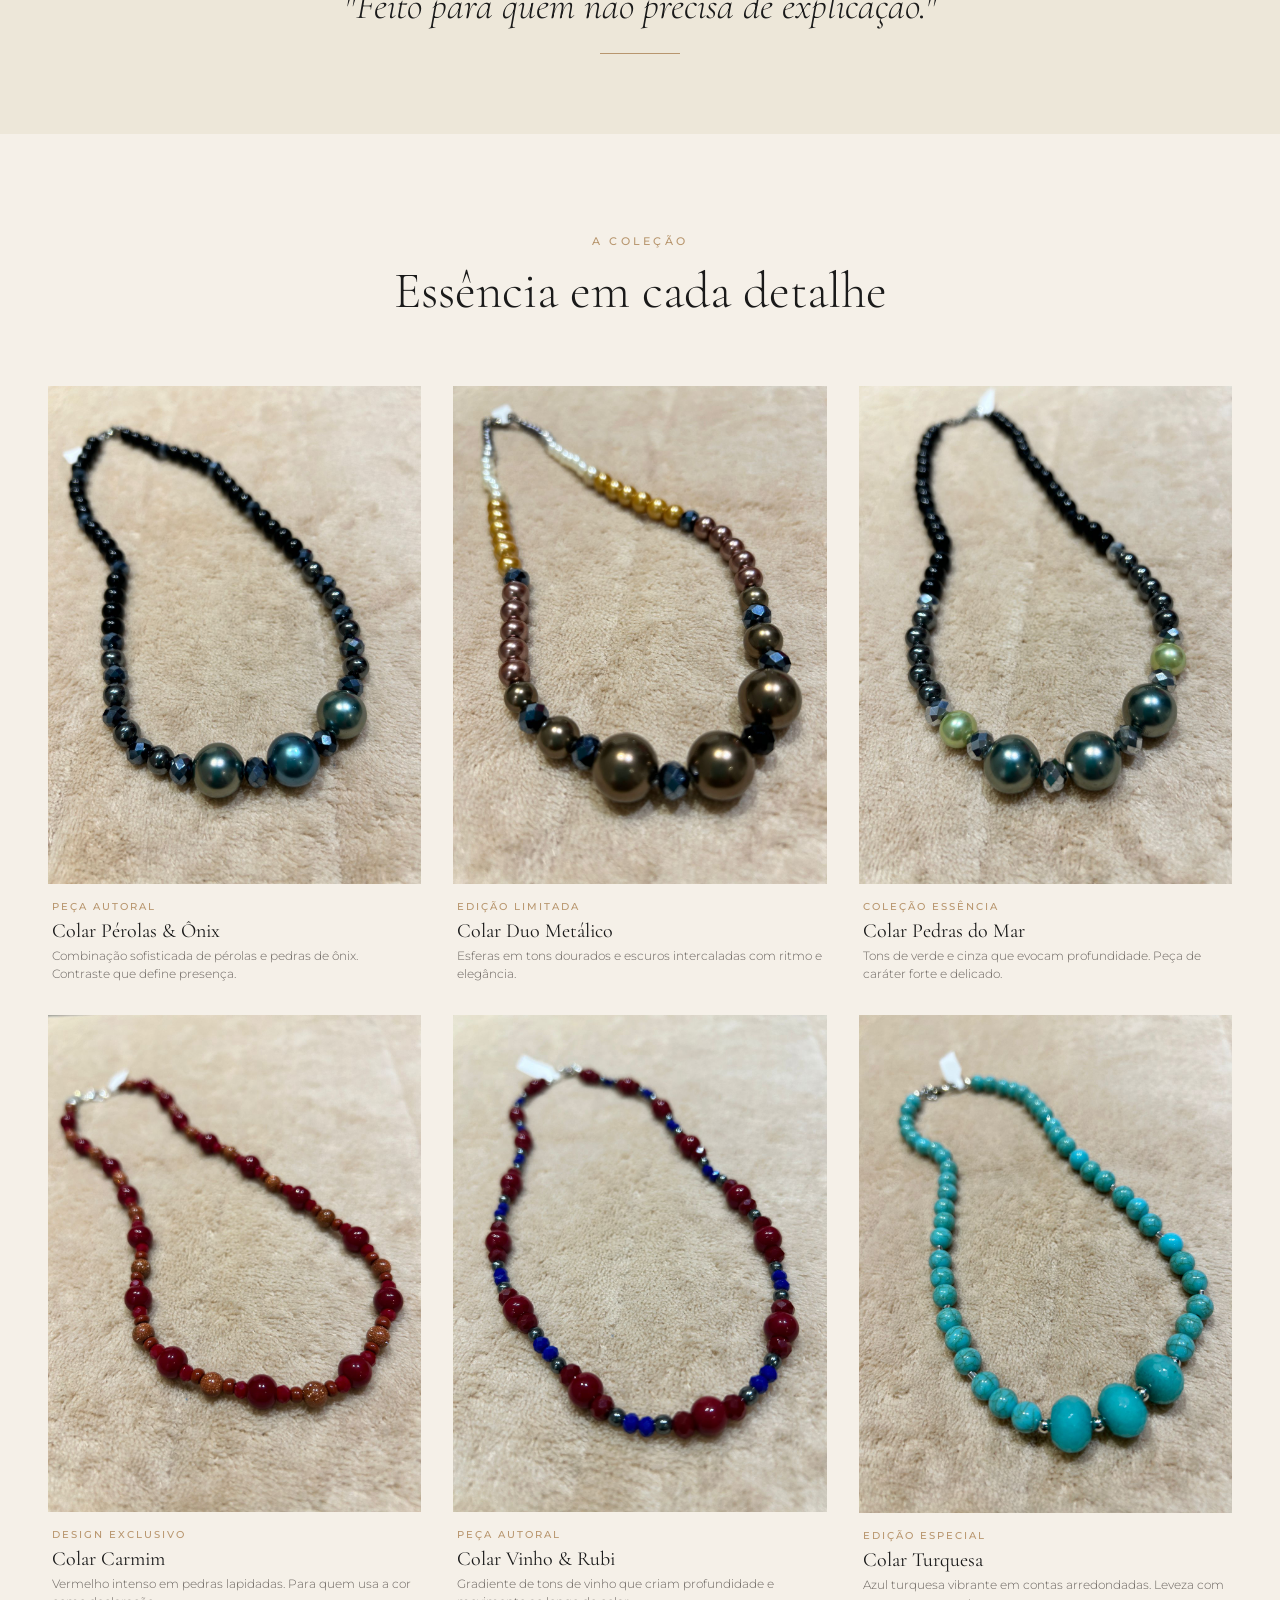
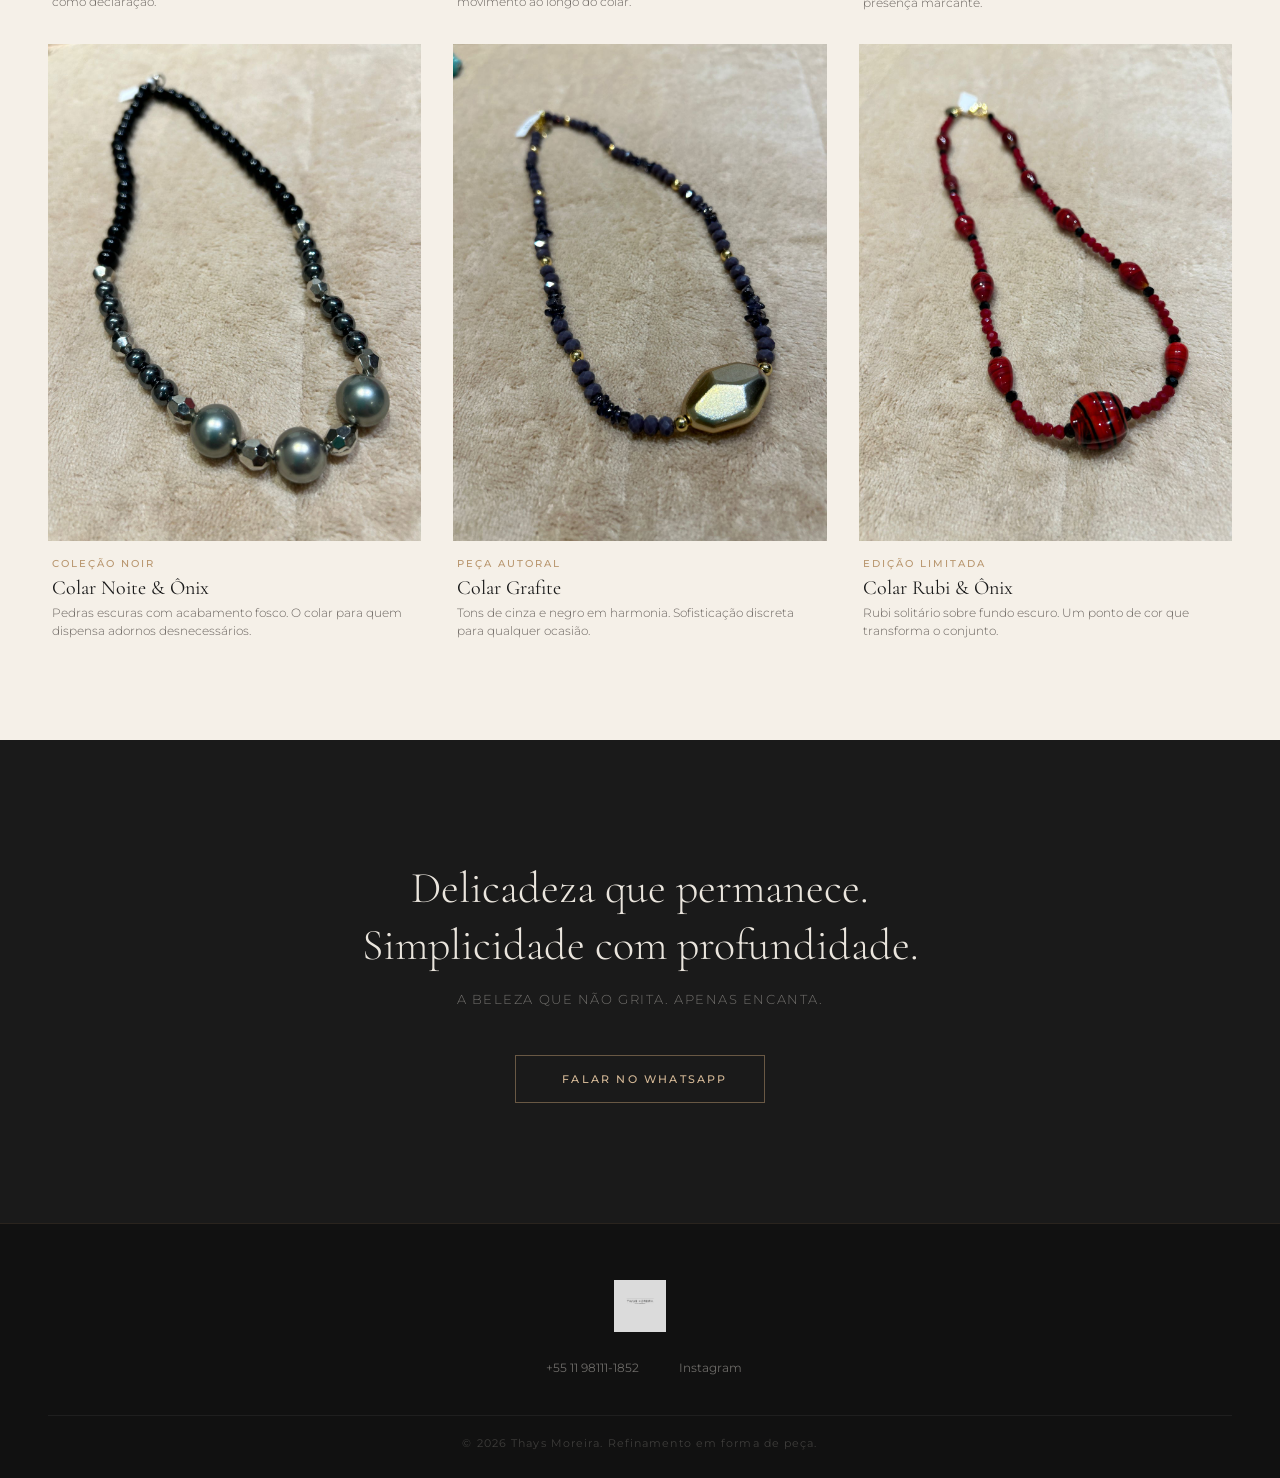
==== commit 6f2aac2d: "Corrigido nome do arquivo CSS para styles.css" ====
--- a/modelo-b/index.html
+++ b/modelo-b/index.html
@@ -63,12 +63,11 @@
             position: relative;
         }
 
-        /* Logo PNG centralizado — invertido para ficar claro sobre preto */
+        /* Logo PNG centralizado - sem filtro para manter cores originais */
         .header-logo {
             height: 58px;
             width: auto;
-            filter: invert(1) brightness(1.1);
-            transition: height 0.4s ease, opacity 0.3s ease;
+            transition: height 0.4s ease;
         }
 
         .site-header.scrolled .header-logo { height: 44px; }
@@ -209,7 +208,7 @@
 
         .hero-img-card:hover img { transform: scale(1.04); }
 
-        /* ── FLASH EFFECT (brilho dourado passando) ── */
+        /* ── FLASH EFFECT ── */
         .hero-img-card::after,
         .catalog-card-image::after,
         .modal-image-container::after {
@@ -459,7 +458,7 @@
             color: var(--cream);
         }
 
-        /* ── FOOTER — mesma faixa preta do header ────── */
+        /* ── FOOTER ──────────────────────────────────── */
         .site-footer {
             background: #111111;
             padding: 56px 48px 28px;
@@ -480,7 +479,6 @@
         .footer-logo {
             height: 52px;
             width: auto;
-            filter: invert(1) brightness(1.1);
             opacity: 0.85;
         }
 
@@ -830,4 +828,4 @@
     });
     </script>
 </body>
-</html>
+</html>
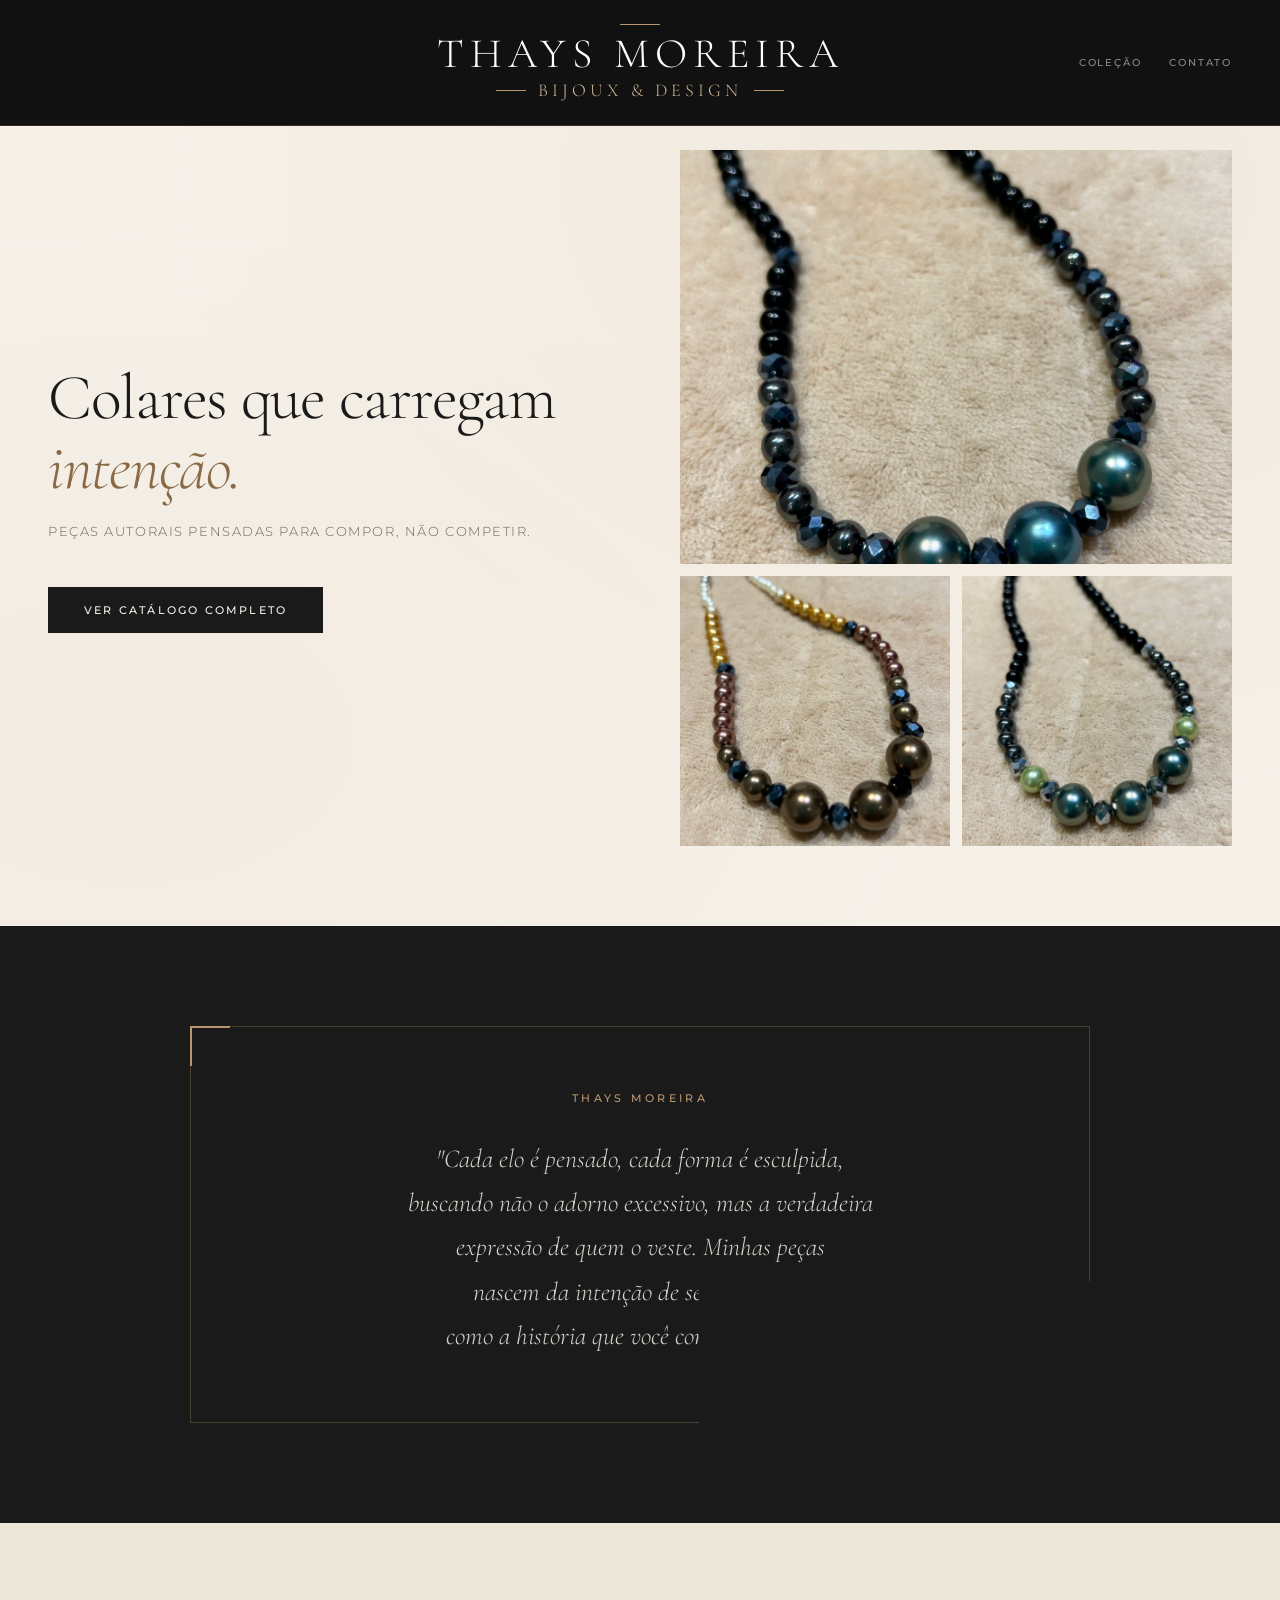
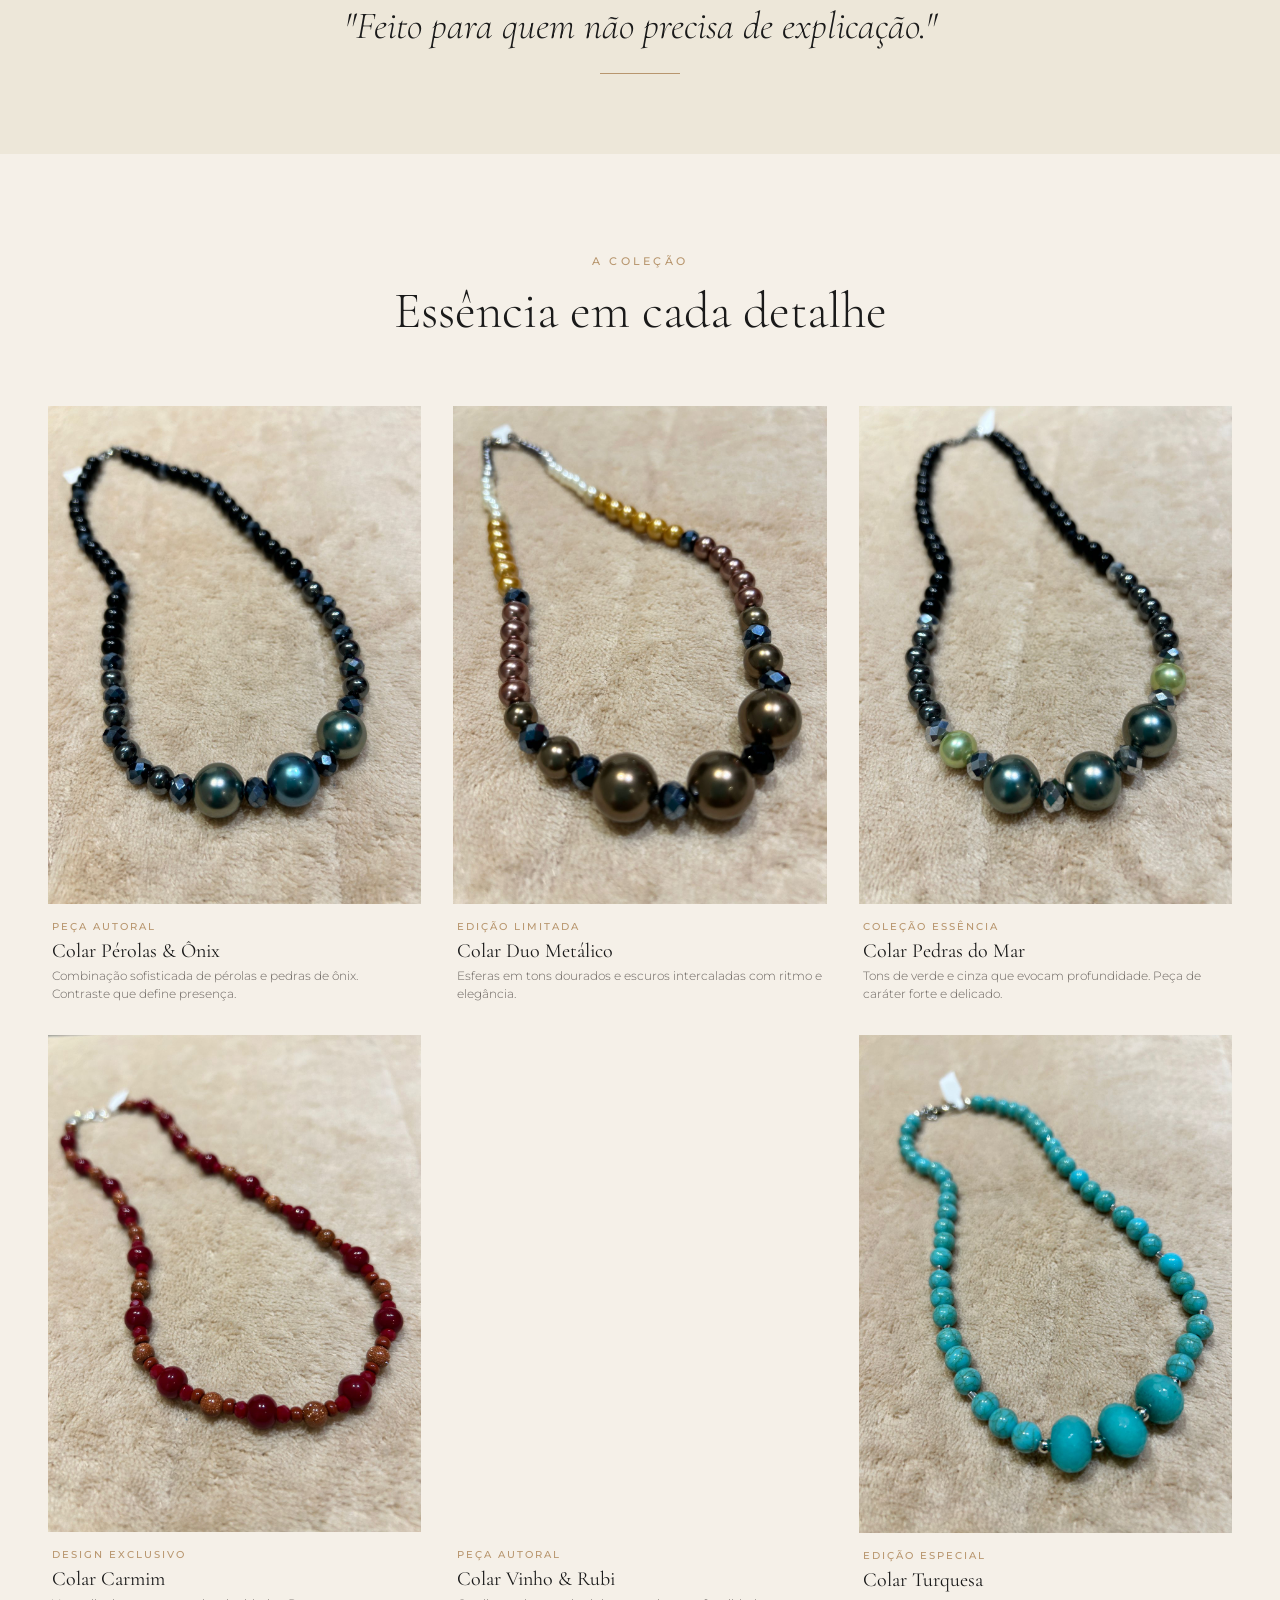
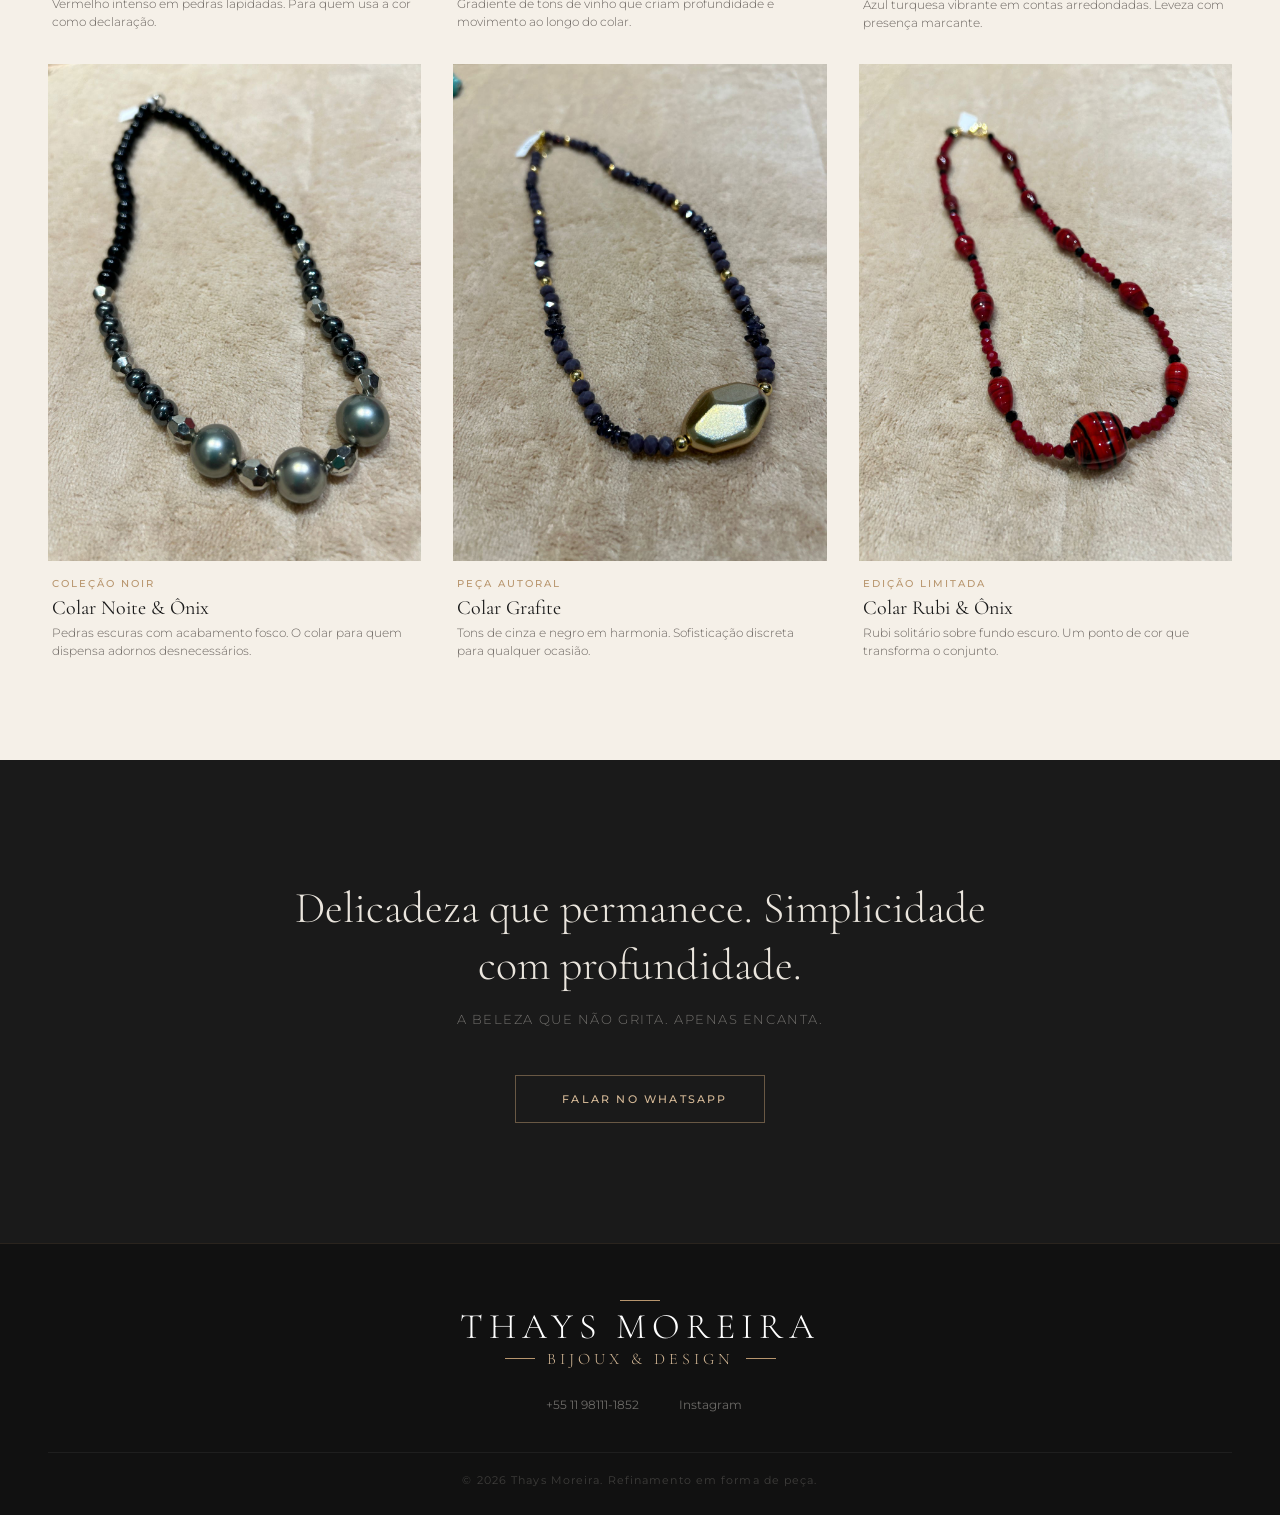
==== commit ace4312c: "Corrigido nome do arquivo CSS para styles.css" ====
--- a/modelo-b/index.html
+++ b/modelo-b/index.html
@@ -45,17 +45,17 @@
             z-index: 100;
             background: #111111;
             border-bottom: 1px solid rgba(184,150,110,0.2);
+            padding: 24px 48px;
+            transition: padding 0.4s ease, box-shadow 0.4s ease;
+        }
+
+        .site-header.scrolled {
             padding: 16px 48px;
-            transition: padding 0.4s ease, box-shadow 0.4s ease;
-        }
-
-        .site-header.scrolled {
-            padding: 10px 48px;
             box-shadow: 0 4px 32px rgba(0,0,0,0.5);
         }
 
         .header-container {
-            max-width: 1200px;
+            max-width: 1400px;
             margin: 0 auto;
             display: flex;
             justify-content: center;
@@ -63,14 +63,74 @@
             position: relative;
         }
 
-        /* Logo PNG centralizado - sem filtro para manter cores originais */
-        .header-logo {
-            height: 58px;
-            width: auto;
-            transition: height 0.4s ease;
-        }
-
-        .site-header.scrolled .header-logo { height: 44px; }
+        /* ── LOGO ESTILIZADO (recriado em CSS) ── */
+        .logo-container {
+            display: flex;
+            flex-direction: column;
+            align-items: center;
+            text-align: center;
+        }
+
+        .logo-top-line {
+            width: 40px;
+            height: 1px;
+            background: var(--gold);
+            margin-bottom: 8px;
+        }
+
+        .logo-name {
+            font-family: var(--font-serif);
+            font-size: 42px;
+            font-weight: 300;
+            letter-spacing: 6px;
+            color: #ffffff;
+            line-height: 1;
+            margin-bottom: 4px;
+            text-transform: uppercase;
+        }
+
+        .logo-bottom {
+            display: flex;
+            align-items: center;
+            gap: 12px;
+        }
+
+        .logo-bottom-line {
+            width: 30px;
+            height: 1px;
+            background: var(--gold);
+        }
+
+        .logo-subtitle {
+            font-family: var(--font-serif);
+            font-size: 18px;
+            font-weight: 300;
+            letter-spacing: 4px;
+            color: #d4b896;
+            text-transform: uppercase;
+        }
+
+        .logo-bottom-line.right {
+            width: 30px;
+            height: 1px;
+            background: var(--gold);
+        }
+
+        .site-header.scrolled .logo-name {
+            font-size: 36px;
+        }
+
+        .site-header.scrolled .logo-subtitle {
+            font-size: 16px;
+        }
+
+        .site-header.scrolled .logo-top-line {
+            width: 35px;
+        }
+
+        .site-header.scrolled .logo-bottom-line {
+            width: 25px;
+        }
 
         .main-nav {
             position: absolute;
@@ -107,7 +167,7 @@
             min-height: 100vh;
             display: flex;
             align-items: center;
-            padding: 130px 48px 80px;
+            padding: 150px 48px 80px;
             background:
                 radial-gradient(ellipse at 80% 20%, rgba(184,150,110,0.08) 0%, transparent 60%),
                 radial-gradient(ellipse at 10% 80%, rgba(184,150,110,0.05) 0%, transparent 50%),
@@ -115,7 +175,7 @@
         }
 
         .hero-content {
-            max-width: 1200px;
+            max-width: 1400px;
             margin: 0 auto;
             display: grid;
             grid-template-columns: 1fr 1fr;
@@ -245,7 +305,7 @@
         }
 
         .designer-quote-frame {
-            max-width: 800px;
+            max-width: 900px;
             margin: 0 auto;
             text-align: center;
             border: 1px solid rgba(184,150,110,0.3);
@@ -316,7 +376,7 @@
         /* ── CATALOG ─────────────────────────────────── */
         .catalog-section {
             padding: 100px 48px;
-            max-width: 1300px;
+            max-width: 1400px;
             margin: 0 auto;
         }
 
@@ -418,7 +478,7 @@
             text-align: center;
         }
 
-        .manifesto-content { max-width: 600px; margin: 0 auto; }
+        .manifesto-content { max-width: 700px; margin: 0 auto; }
 
         .manifesto-text {
             font-family: var(--font-serif);
@@ -466,7 +526,7 @@
         }
 
         .footer-container {
-            max-width: 1200px;
+            max-width: 1400px;
             margin: 0 auto;
             display: flex;
             flex-direction: column;
@@ -476,10 +536,51 @@
             border-bottom: 1px solid rgba(255,255,255,0.06);
         }
 
-        .footer-logo {
-            height: 52px;
-            width: auto;
-            opacity: 0.85;
+        /* Footer Logo - mesma versão estilizada */
+        .footer-logo-container {
+            display: flex;
+            flex-direction: column;
+            align-items: center;
+            text-align: center;
+        }
+
+        .footer-logo-top-line {
+            width: 40px;
+            height: 1px;
+            background: var(--gold);
+            margin-bottom: 8px;
+        }
+
+        .footer-logo-name {
+            font-family: var(--font-serif);
+            font-size: 36px;
+            font-weight: 300;
+            letter-spacing: 6px;
+            color: #ffffff;
+            line-height: 1;
+            margin-bottom: 4px;
+            text-transform: uppercase;
+        }
+
+        .footer-logo-bottom {
+            display: flex;
+            align-items: center;
+            gap: 12px;
+        }
+
+        .footer-logo-bottom-line {
+            width: 30px;
+            height: 1px;
+            background: var(--gold);
+        }
+
+        .footer-logo-subtitle {
+            font-family: var(--font-serif);
+            font-size: 16px;
+            font-weight: 300;
+            letter-spacing: 4px;
+            color: #d4b896;
+            text-transform: uppercase;
         }
 
         .footer-links { display: flex; gap: 32px; }
@@ -497,7 +598,7 @@
         .footer-link i { font-size: 16px; }
 
         .footer-bottom {
-            max-width: 1200px;
+            max-width: 1400px;
             margin: 0 auto;
             padding-top: 20px;
             text-align: center;
@@ -525,7 +626,7 @@
 
         .modal-content {
             background: var(--cream);
-            max-width: 900px;
+            max-width: 1000px;
             width: 100%;
             max-height: 90vh;
             overflow-y: auto;
@@ -611,8 +712,8 @@
 
         /* ── RESPONSIVE ──────────────────────────────── */
         @media (max-width: 900px) {
-            .site-header { padding: 14px 24px; }
-            .hero-section { padding: 110px 24px 60px; }
+            .site-header { padding: 16px 24px; }
+            .hero-section { padding: 120px 24px 60px; }
             .hero-content { grid-template-columns: 1fr; gap: 40px; }
             .hero-gallery { display: none; }
             .designer-quote-section { padding: 60px 24px; }
@@ -623,22 +724,38 @@
             .modal-body { grid-template-columns: 1fr; }
             .modal-image-container { aspect-ratio: 4/3; }
             .modal-info { padding: 32px 24px; }
+            
+            .logo-name { font-size: 32px; letter-spacing: 4px; }
+            .logo-subtitle { font-size: 14px; letter-spacing: 3px; }
+            .site-header.scrolled .logo-name { font-size: 28px; }
         }
 
         @media (max-width: 500px) {
             .catalog-grid { grid-template-columns: 1fr; }
             .footer-links { flex-direction: column; align-items: center; gap: 16px; }
             .main-nav { display: none; }
+            
+            .logo-name { font-size: 24px; letter-spacing: 3px; }
+            .logo-subtitle { font-size: 12px; letter-spacing: 2px; }
+            .logo-bottom { gap: 8px; }
         }
     </style>
 </head>
 
 <body>
 
-    <!-- HEADER — faixa preta, logo PNG centralizado -->
+    <!-- HEADER — faixa preta com logo estilizado -->
     <header class="site-header" id="header">
         <div class="header-container">
-            <img src="assets/logo.png" alt="Thays Moreira - Bijoux & Design" class="header-logo">
+            <div class="logo-container">
+                <div class="logo-top-line"></div>
+                <h1 class="logo-name">THAYS MOREIRA</h1>
+                <div class="logo-bottom">
+                    <div class="logo-bottom-line"></div>
+                    <span class="logo-subtitle">BIJOUX & DESIGN</span>
+                    <div class="logo-bottom-line right"></div>
+                </div>
+            </div>
             <nav class="main-nav">
                 <a href="#catalog" class="nav-link">Coleção</a>
                 <a href="https://wa.me/5511981111852" target="_blank" class="nav-link">Contato</a>
@@ -700,10 +817,18 @@
         </section>
     </main>
 
-    <!-- FOOTER — mesma faixa preta do header -->
+    <!-- FOOTER — mesma faixa preta com logo estilizado -->
     <footer class="site-footer">
         <div class="footer-container">
-            <img src="assets/logo.png" alt="Thays Moreira" class="footer-logo">
+            <div class="footer-logo-container">
+                <div class="footer-logo-top-line"></div>
+                <h2 class="footer-logo-name">THAYS MOREIRA</h2>
+                <div class="footer-logo-bottom">
+                    <div class="footer-logo-bottom-line"></div>
+                    <span class="footer-logo-subtitle">BIJOUX & DESIGN</span>
+                    <div class="footer-logo-bottom-line"></div>
+                </div>
+            </div>
             <div class="footer-links">
                 <a href="https://wa.me/5511981111852" target="_blank" class="footer-link">
                     <i class="ph ph-whatsapp-logo"></i> +55 11 98111-1852
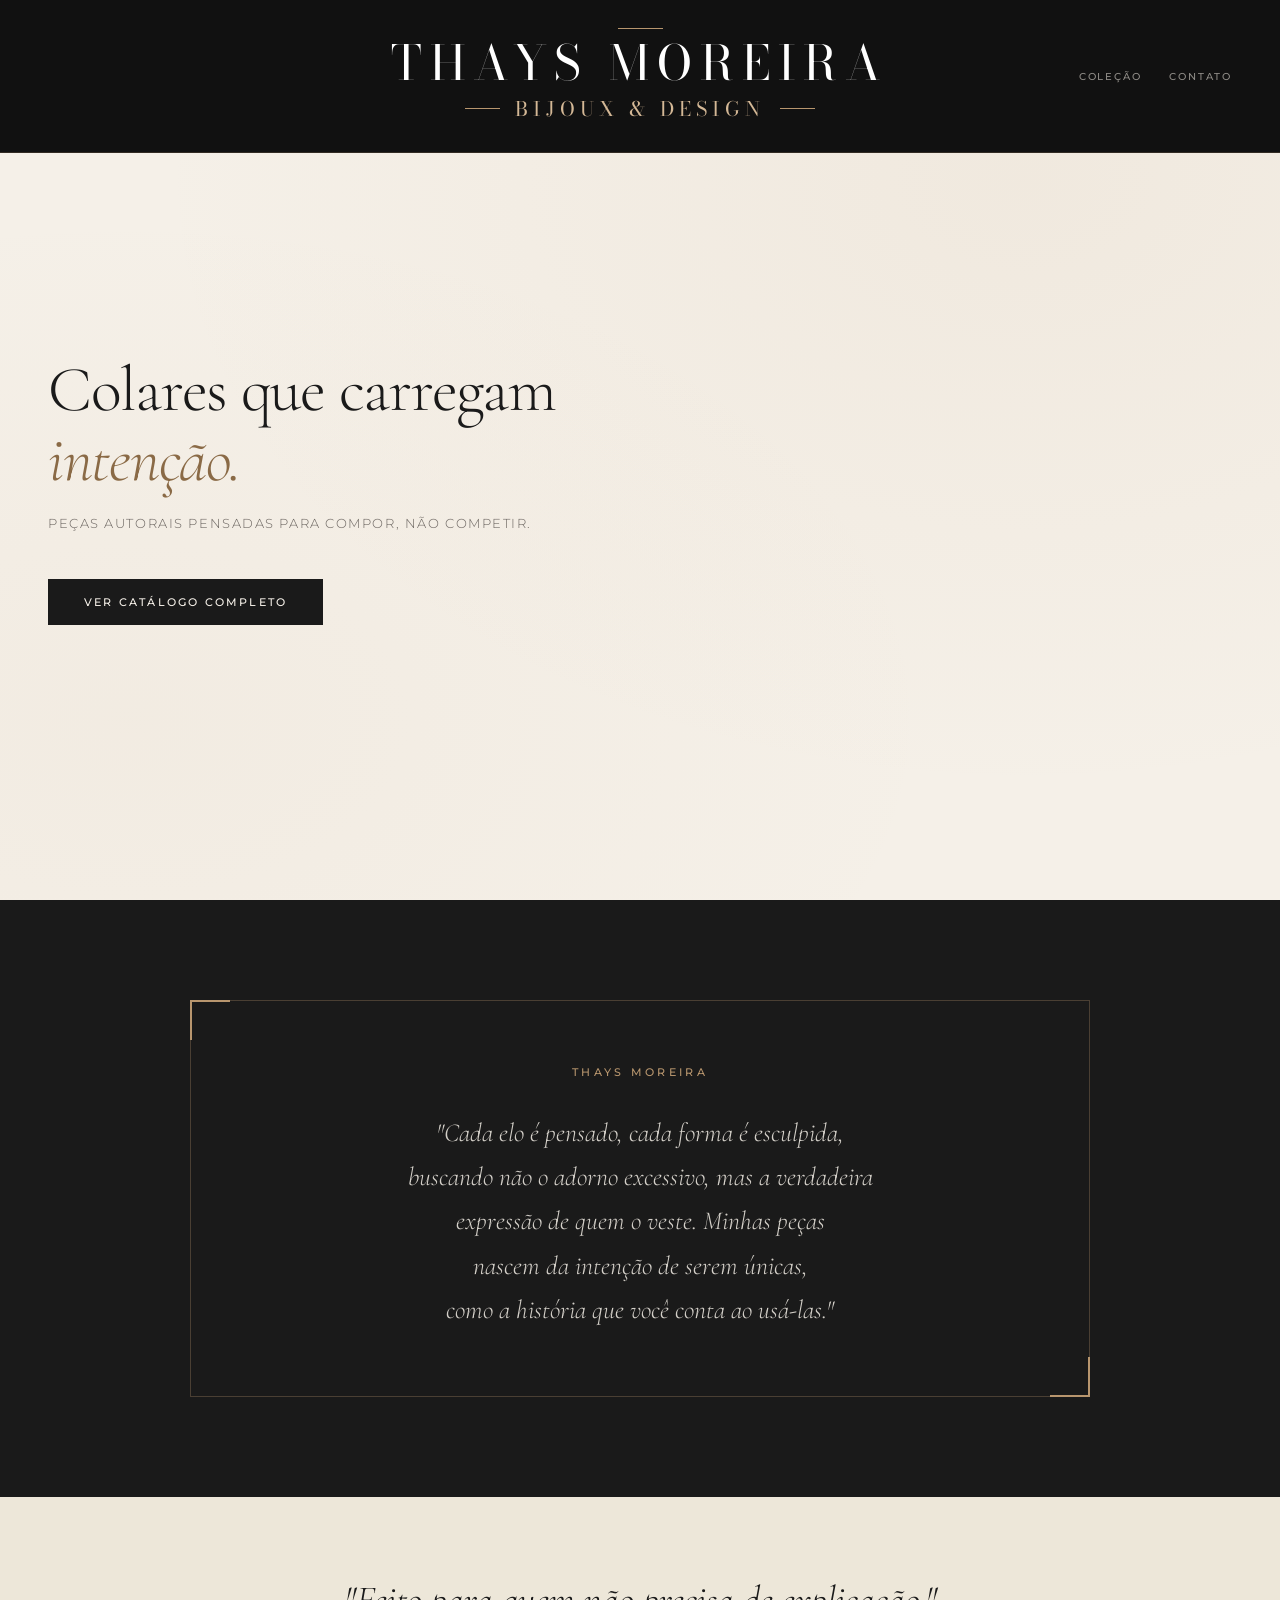
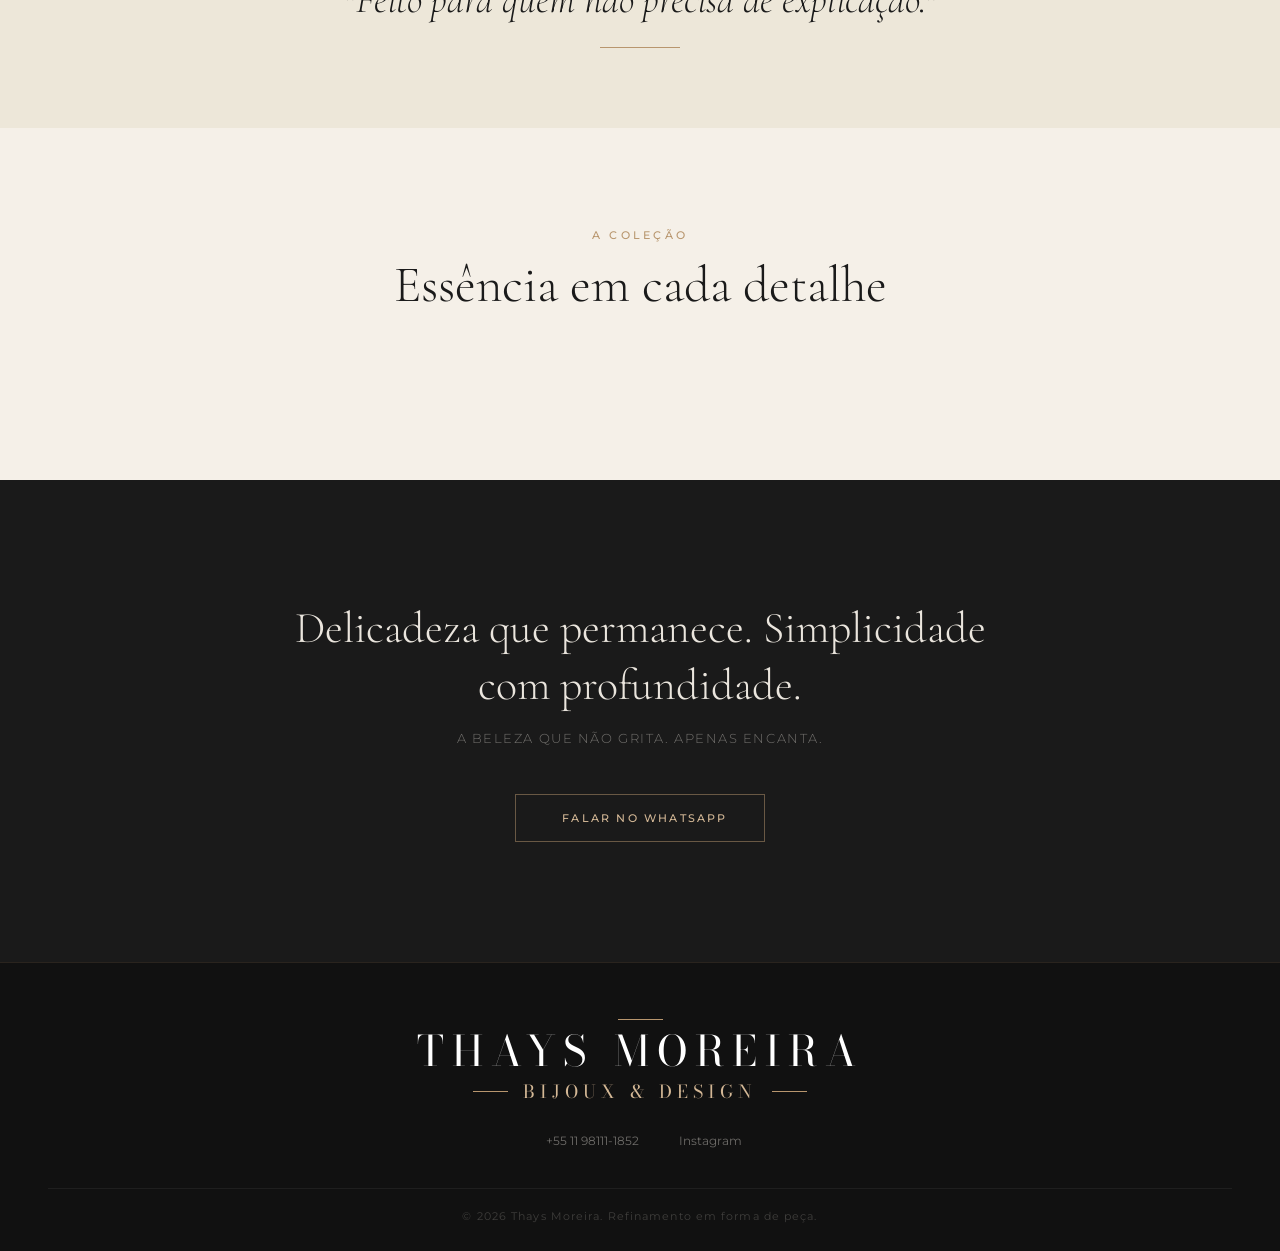
==== commit 4b0f129b: "Corrigido nome do arquivo CSS para styles.css" ====
--- a/modelo-b/index.html
+++ b/modelo-b/index.html
@@ -8,7 +8,8 @@
 
     <link rel="preconnect" href="https://fonts.googleapis.com">
     <link rel="preconnect" href="https://fonts.gstatic.com" crossorigin>
-    <link href="https://fonts.googleapis.com/css2?family=Cormorant+Garamond:ital,wght@0,300;0,400;0,500;0,600;1,400&family=Montserrat:wght@300;400;500&display=swap" rel="stylesheet">
+    <!-- Didot via Google Fonts (usando Bodoni como alternativa) -->
+    <link href="https://fonts.googleapis.com/css2?family=Bodoni+Moda:ital,opsz,wght@0,6..96,400;0,6..96,500;0,6..96,600;1,6..96,400&family=Cormorant+Garamond:ital,wght@0,300;0,400;0,500;0,600;1,400&family=Montserrat:wght@300;400;500&display=swap" rel="stylesheet">
     <script src="https://unpkg.com/@phosphor-icons/web"></script>
 
     <style>
@@ -22,6 +23,7 @@
             --gold-dark: #8a6a46;
             --charcoal: #1a1a1a;
             --warm-gray: #6b6560;
+            --font-didone: 'Bodoni Moda', 'Didot', 'Bodoni 72', serif;
             --font-serif: 'Cormorant Garamond', Georgia, serif;
             --font-sans: 'Montserrat', sans-serif;
         }
@@ -45,12 +47,12 @@
             z-index: 100;
             background: #111111;
             border-bottom: 1px solid rgba(184,150,110,0.2);
-            padding: 24px 48px;
+            padding: 28px 48px;
             transition: padding 0.4s ease, box-shadow 0.4s ease;
         }
 
         .site-header.scrolled {
-            padding: 16px 48px;
+            padding: 18px 48px;
             box-shadow: 0 4px 32px rgba(0,0,0,0.5);
         }
 
@@ -63,7 +65,7 @@
             position: relative;
         }
 
-        /* ── LOGO ESTILIZADO (recriado em CSS) ── */
+        /* ── LOGO ESTILIZADO (fonte Didot/Bodoni) ── */
         .logo-container {
             display: flex;
             flex-direction: column;
@@ -72,64 +74,68 @@
         }
 
         .logo-top-line {
-            width: 40px;
+            width: 45px;
             height: 1px;
             background: var(--gold);
-            margin-bottom: 8px;
+            margin-bottom: 10px;
         }
 
         .logo-name {
-            font-family: var(--font-serif);
-            font-size: 42px;
-            font-weight: 300;
-            letter-spacing: 6px;
+            font-family: var(--font-didone);
+            font-size: 48px;
+            font-weight: 400;
+            letter-spacing: 8px;
             color: #ffffff;
             line-height: 1;
-            margin-bottom: 4px;
-            text-transform: uppercase;
+            margin-bottom: 6px;
+            text-transform: uppercase;
+            font-feature-settings: "liga" off;
         }
 
         .logo-bottom {
             display: flex;
             align-items: center;
-            gap: 12px;
+            gap: 15px;
         }
 
         .logo-bottom-line {
-            width: 30px;
+            width: 35px;
             height: 1px;
             background: var(--gold);
         }
 
         .logo-subtitle {
-            font-family: var(--font-serif);
-            font-size: 18px;
-            font-weight: 300;
-            letter-spacing: 4px;
+            font-family: var(--font-didone);
+            font-size: 20px;
+            font-weight: 350;
+            letter-spacing: 5px;
             color: #d4b896;
             text-transform: uppercase;
+            font-feature-settings: "liga" off;
         }
 
         .logo-bottom-line.right {
-            width: 30px;
+            width: 35px;
             height: 1px;
             background: var(--gold);
         }
 
         .site-header.scrolled .logo-name {
-            font-size: 36px;
+            font-size: 40px;
+            letter-spacing: 7px;
         }
 
         .site-header.scrolled .logo-subtitle {
-            font-size: 16px;
+            font-size: 18px;
+            letter-spacing: 4px;
         }
 
         .site-header.scrolled .logo-top-line {
-            width: 35px;
+            width: 40px;
         }
 
         .site-header.scrolled .logo-bottom-line {
-            width: 25px;
+            width: 30px;
         }
 
         .main-nav {
@@ -167,7 +173,7 @@
             min-height: 100vh;
             display: flex;
             align-items: center;
-            padding: 150px 48px 80px;
+            padding: 160px 48px 80px;
             background:
                 radial-gradient(ellipse at 80% 20%, rgba(184,150,110,0.08) 0%, transparent 60%),
                 radial-gradient(ellipse at 10% 80%, rgba(184,150,110,0.05) 0%, transparent 50%),
@@ -545,40 +551,40 @@
         }
 
         .footer-logo-top-line {
-            width: 40px;
+            width: 45px;
             height: 1px;
             background: var(--gold);
-            margin-bottom: 8px;
+            margin-bottom: 10px;
         }
 
         .footer-logo-name {
-            font-family: var(--font-serif);
-            font-size: 36px;
-            font-weight: 300;
-            letter-spacing: 6px;
+            font-family: var(--font-didone);
+            font-size: 42px;
+            font-weight: 400;
+            letter-spacing: 8px;
             color: #ffffff;
             line-height: 1;
-            margin-bottom: 4px;
+            margin-bottom: 6px;
             text-transform: uppercase;
         }
 
         .footer-logo-bottom {
             display: flex;
             align-items: center;
-            gap: 12px;
+            gap: 15px;
         }
 
         .footer-logo-bottom-line {
-            width: 30px;
+            width: 35px;
             height: 1px;
             background: var(--gold);
         }
 
         .footer-logo-subtitle {
-            font-family: var(--font-serif);
-            font-size: 16px;
-            font-weight: 300;
-            letter-spacing: 4px;
+            font-family: var(--font-didone);
+            font-size: 18px;
+            font-weight: 350;
+            letter-spacing: 5px;
             color: #d4b896;
             text-transform: uppercase;
         }
@@ -712,8 +718,8 @@
 
         /* ── RESPONSIVE ──────────────────────────────── */
         @media (max-width: 900px) {
-            .site-header { padding: 16px 24px; }
-            .hero-section { padding: 120px 24px 60px; }
+            .site-header { padding: 20px 24px; }
+            .hero-section { padding: 140px 24px 60px; }
             .hero-content { grid-template-columns: 1fr; gap: 40px; }
             .hero-gallery { display: none; }
             .designer-quote-section { padding: 60px 24px; }
@@ -725,9 +731,9 @@
             .modal-image-container { aspect-ratio: 4/3; }
             .modal-info { padding: 32px 24px; }
             
-            .logo-name { font-size: 32px; letter-spacing: 4px; }
-            .logo-subtitle { font-size: 14px; letter-spacing: 3px; }
-            .site-header.scrolled .logo-name { font-size: 28px; }
+            .logo-name { font-size: 38px; letter-spacing: 6px; }
+            .logo-subtitle { font-size: 17px; letter-spacing: 4px; }
+            .footer-logo-name { font-size: 36px; letter-spacing: 6px; }
         }
 
         @media (max-width: 500px) {
@@ -735,16 +741,16 @@
             .footer-links { flex-direction: column; align-items: center; gap: 16px; }
             .main-nav { display: none; }
             
-            .logo-name { font-size: 24px; letter-spacing: 3px; }
-            .logo-subtitle { font-size: 12px; letter-spacing: 2px; }
-            .logo-bottom { gap: 8px; }
+            .logo-name { font-size: 30px; letter-spacing: 5px; }
+            .logo-subtitle { font-size: 15px; letter-spacing: 3px; }
+            .logo-bottom { gap: 10px; }
         }
     </style>
 </head>
 
 <body>
 
-    <!-- HEADER — faixa preta com logo estilizado -->
+    <!-- HEADER — faixa preta com logo estilizado (fonte Didot) -->
     <header class="site-header" id="header">
         <div class="header-container">
             <div class="logo-container">
@@ -945,12 +951,4 @@
         // Header scroll
         const siteHeader = document.getElementById('header');
         if (siteHeader) {
-            window.addEventListener('scroll', () => {
-                siteHeader.classList.toggle('scrolled', window.scrollY > 60);
-            });
-        }
-
-    });
-    </script>
-</body>
-</html>+            window.addEventListener('scroll',
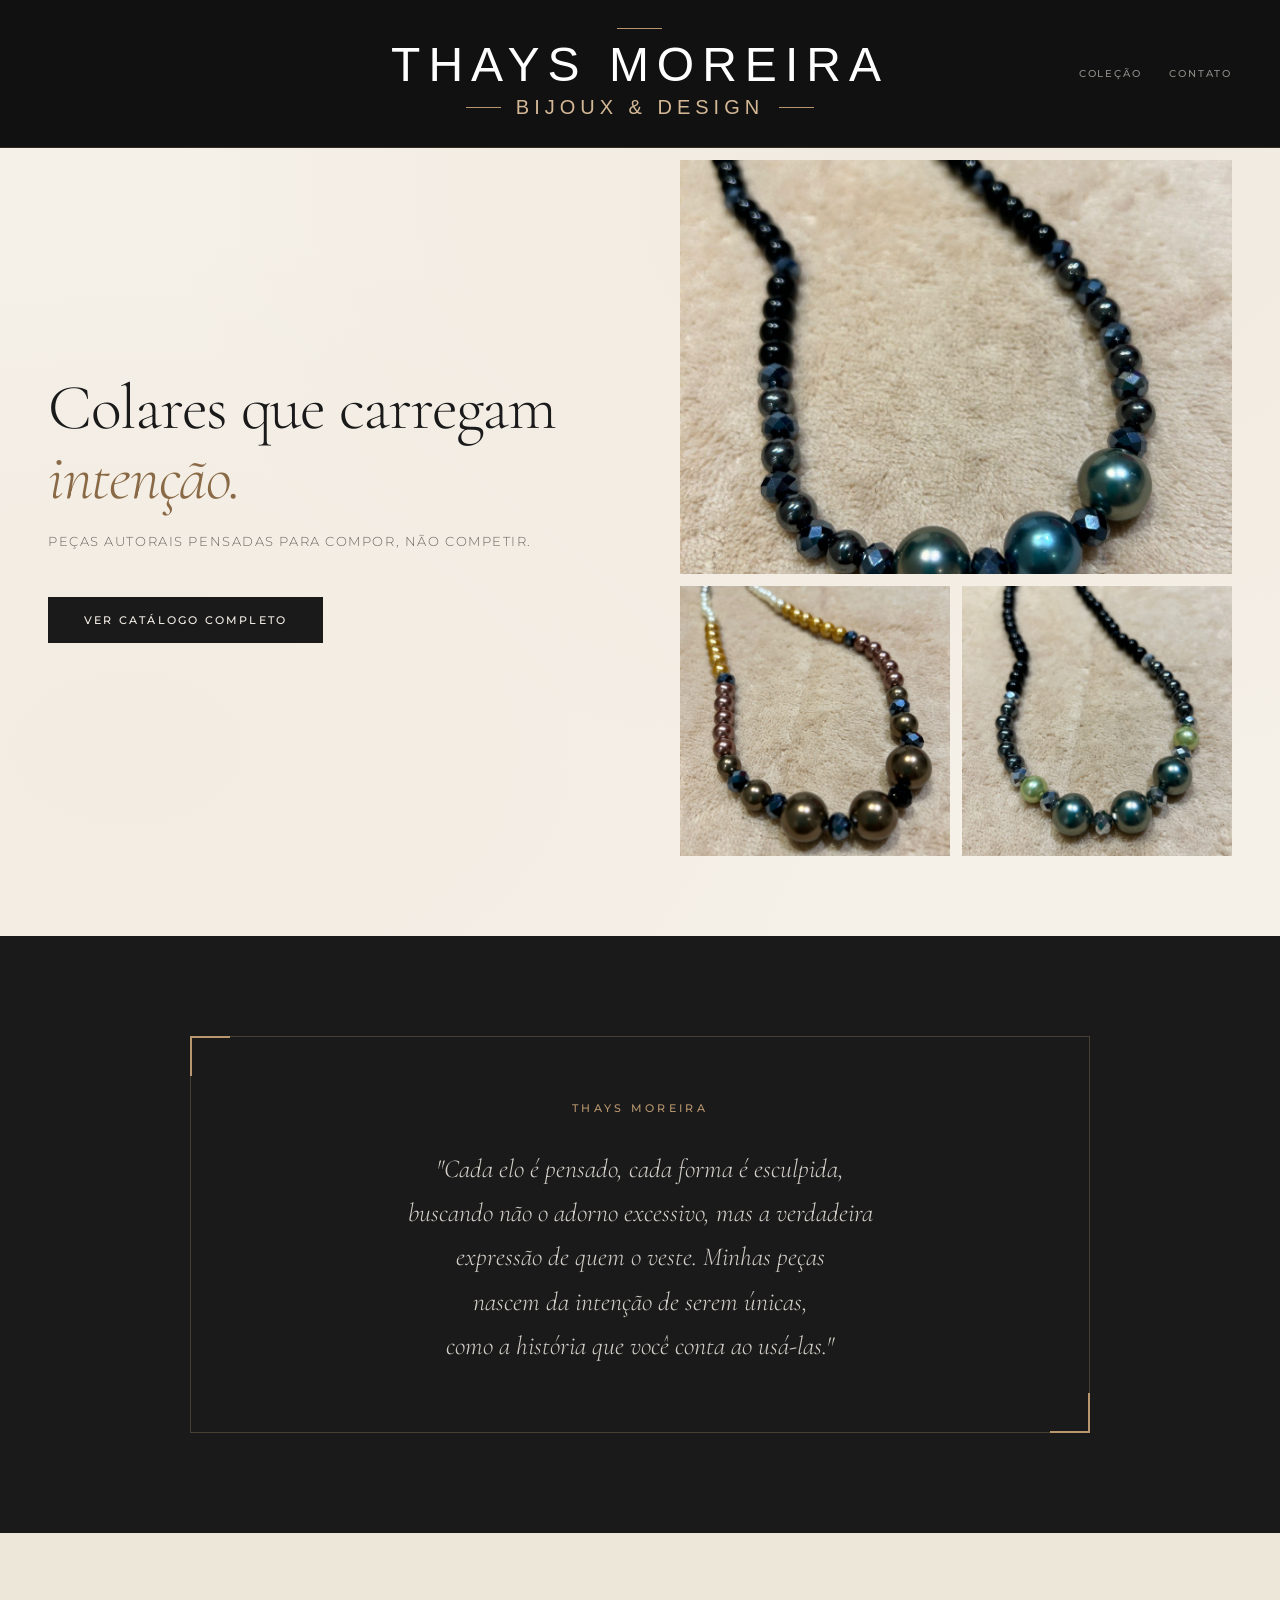
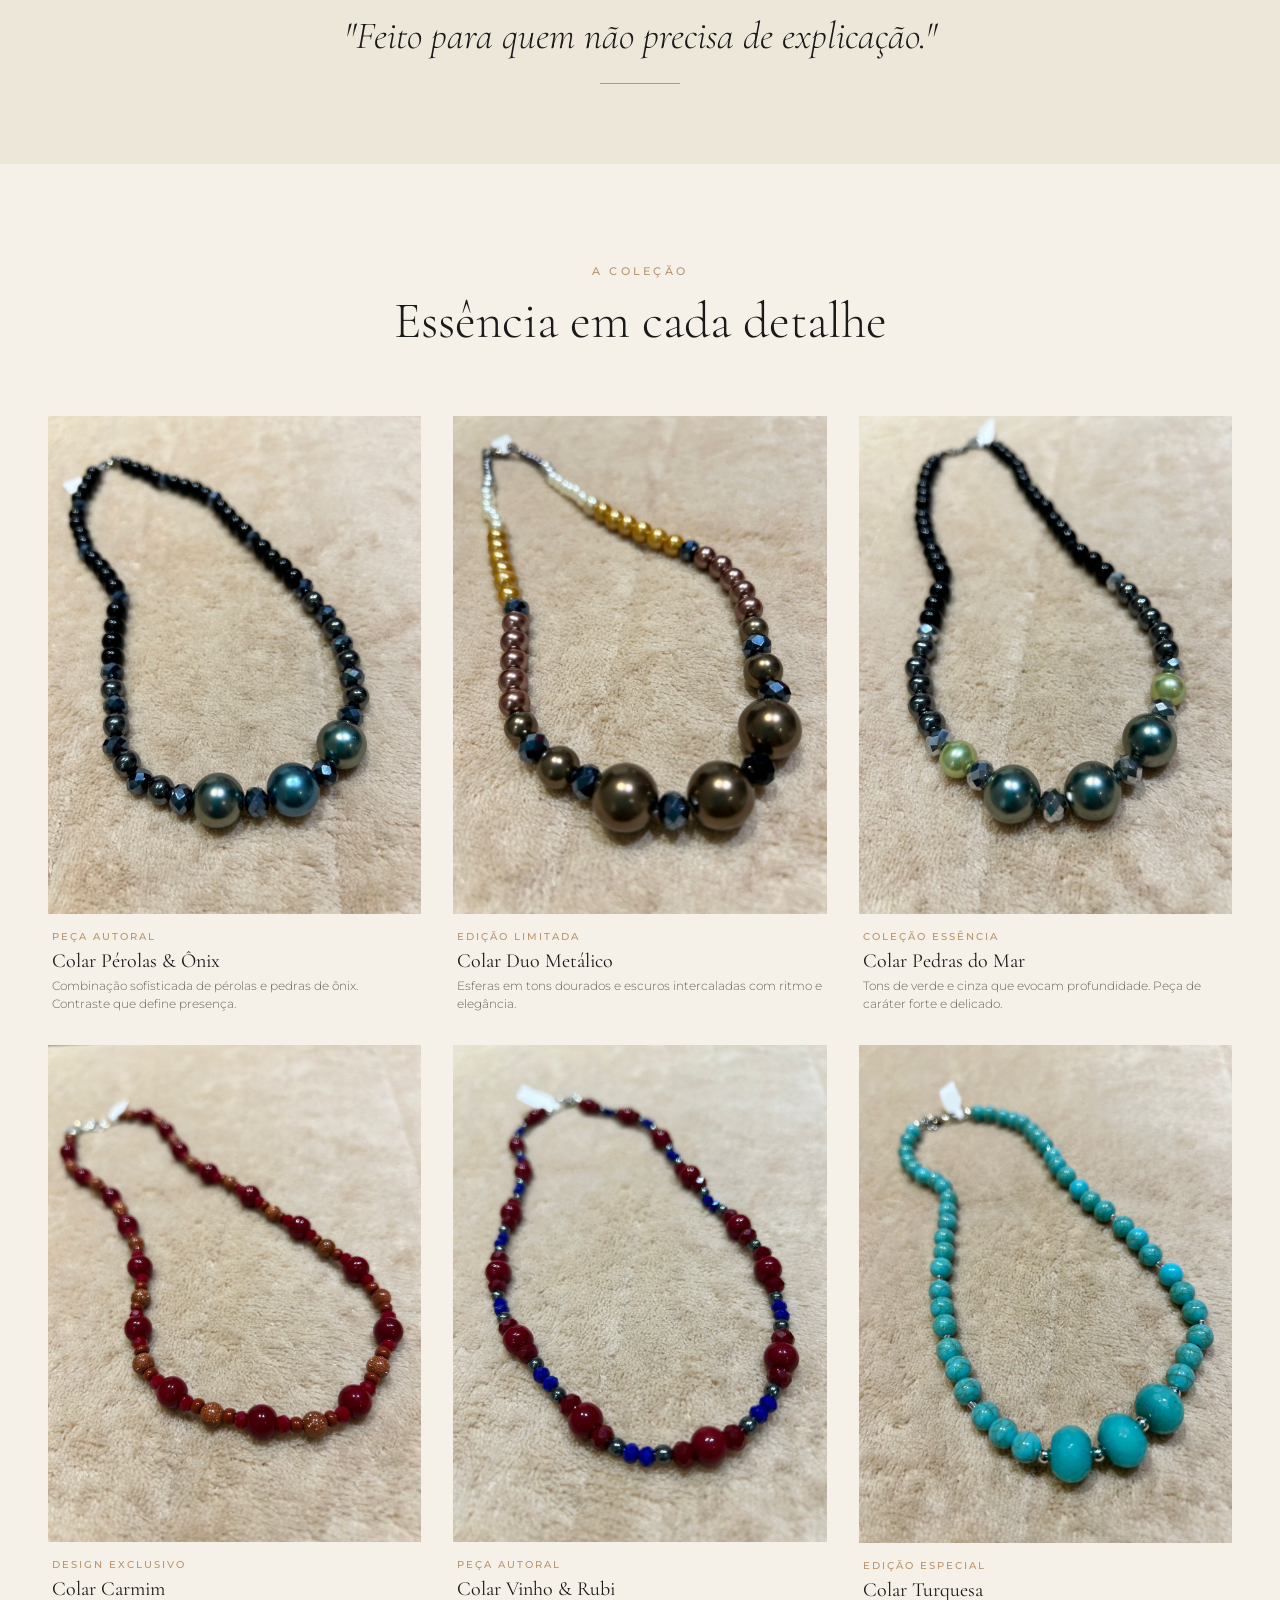
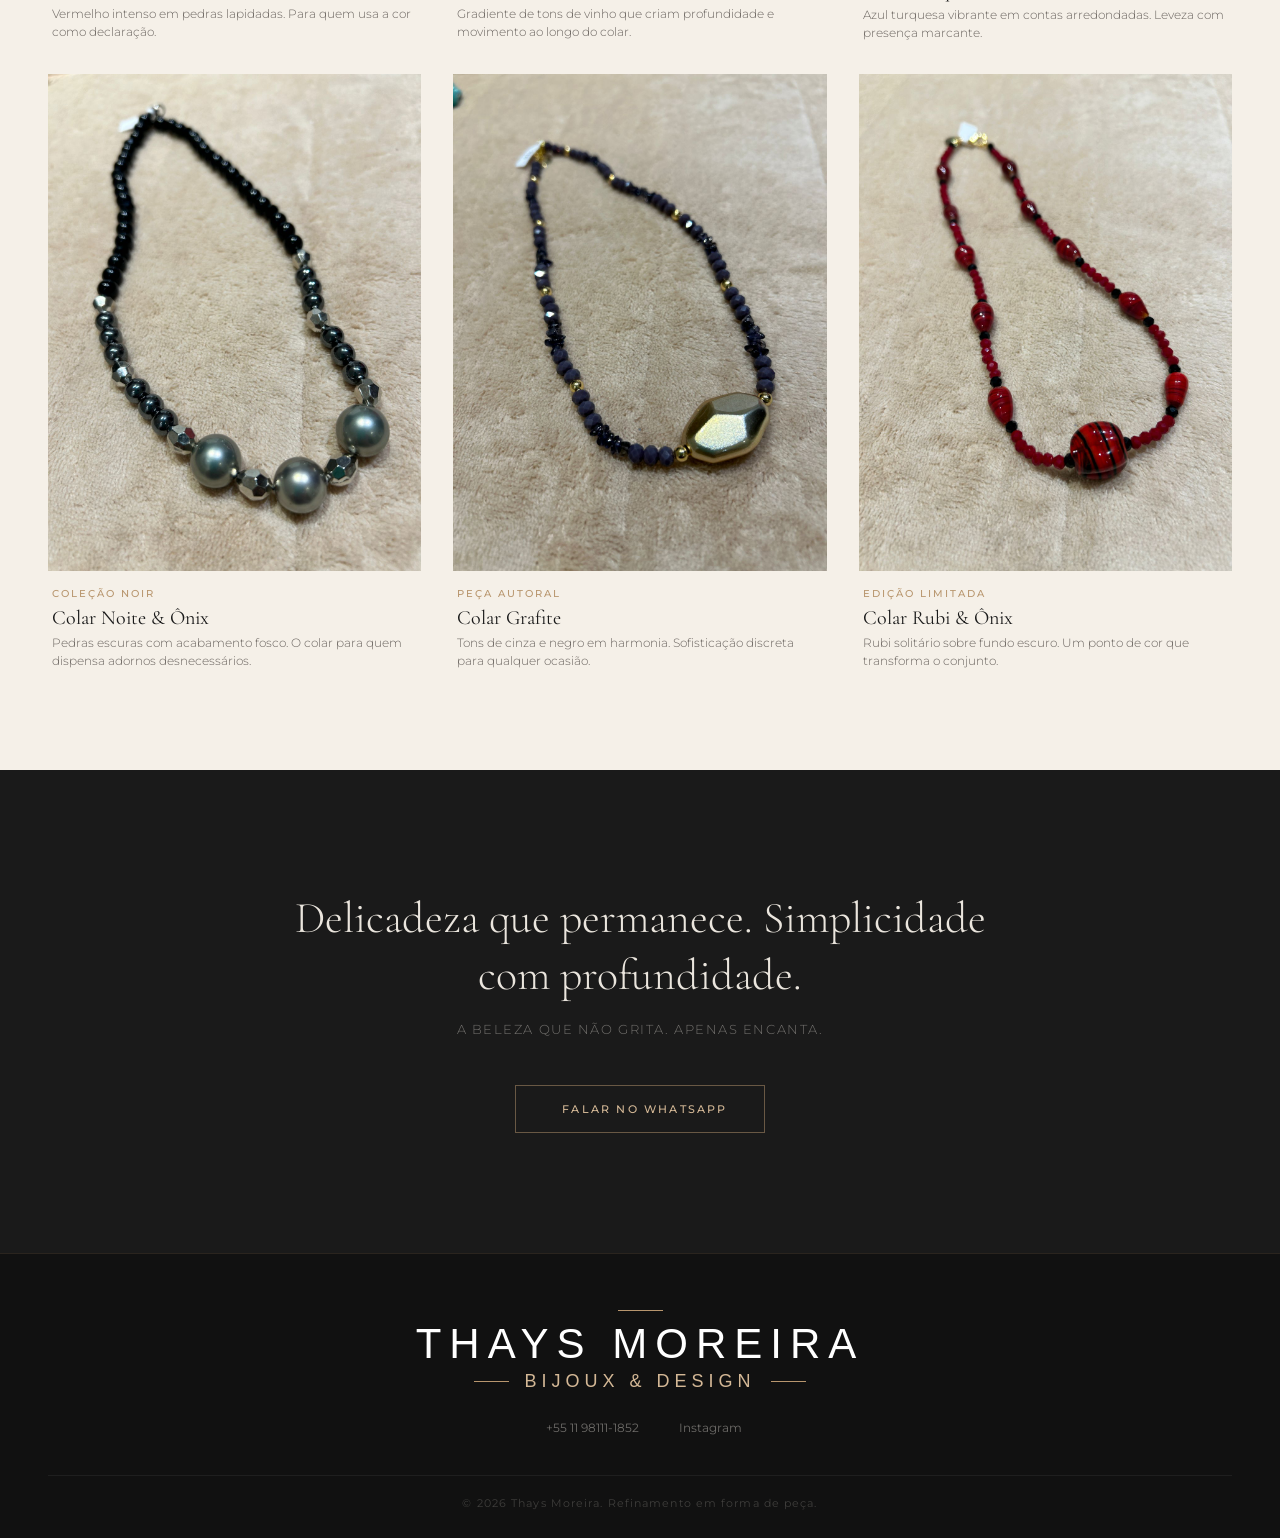
==== commit e2310c81: "Corrigido nome do arquivo CSS para styles.css" ====
--- a/modelo-b/index.html
+++ b/modelo-b/index.html
@@ -8,8 +8,8 @@
 
     <link rel="preconnect" href="https://fonts.googleapis.com">
     <link rel="preconnect" href="https://fonts.gstatic.com" crossorigin>
-    <!-- Didot via Google Fonts (usando Bodoni como alternativa) -->
-    <link href="https://fonts.googleapis.com/css2?family=Bodoni+Moda:ital,opsz,wght@0,6..96,400;0,6..96,500;0,6..96,600;1,6..96,400&family=Cormorant+Garamond:ital,wght@0,300;0,400;0,500;0,600;1,400&family=Montserrat:wght@300;400;500&display=swap" rel="stylesheet">
+    <!-- Calibri Light via sistema -->
+    <link href="https://fonts.googleapis.com/css2?family=Cormorant+Garamond:ital,wght@0,300;0,400;0,500;0,600;1,400&family=Montserrat:wght@300;400;500&display=swap" rel="stylesheet">
     <script src="https://unpkg.com/@phosphor-icons/web"></script>
 
     <style>
@@ -23,7 +23,7 @@
             --gold-dark: #8a6a46;
             --charcoal: #1a1a1a;
             --warm-gray: #6b6560;
-            --font-didone: 'Bodoni Moda', 'Didot', 'Bodoni 72', serif;
+            --font-calibri: 'Calibri Light', 'Calibri', 'Segoe UI', sans-serif;
             --font-serif: 'Cormorant Garamond', Georgia, serif;
             --font-sans: 'Montserrat', sans-serif;
         }
@@ -65,7 +65,7 @@
             position: relative;
         }
 
-        /* ── LOGO ESTILIZADO (fonte Didot/Bodoni) ── */
+        /* ── LOGO ESTILIZADO (Calibri Light) ── */
         .logo-container {
             display: flex;
             flex-direction: column;
@@ -81,15 +81,14 @@
         }
 
         .logo-name {
-            font-family: var(--font-didone);
+            font-family: var(--font-calibri);
             font-size: 48px;
-            font-weight: 400;
+            font-weight: 300;
             letter-spacing: 8px;
             color: #ffffff;
-            line-height: 1;
-            margin-bottom: 6px;
-            text-transform: uppercase;
-            font-feature-settings: "liga" off;
+            line-height: 1.1;
+            margin-bottom: 4px;
+            text-transform: uppercase;
         }
 
         .logo-bottom {
@@ -105,13 +104,12 @@
         }
 
         .logo-subtitle {
-            font-family: var(--font-didone);
+            font-family: var(--font-calibri);
             font-size: 20px;
-            font-weight: 350;
+            font-weight: 300;
             letter-spacing: 5px;
             color: #d4b896;
             text-transform: uppercase;
-            font-feature-settings: "liga" off;
         }
 
         .logo-bottom-line.right {
@@ -558,13 +556,13 @@
         }
 
         .footer-logo-name {
-            font-family: var(--font-didone);
+            font-family: var(--font-calibri);
             font-size: 42px;
-            font-weight: 400;
+            font-weight: 300;
             letter-spacing: 8px;
             color: #ffffff;
-            line-height: 1;
-            margin-bottom: 6px;
+            line-height: 1.1;
+            margin-bottom: 4px;
             text-transform: uppercase;
         }
 
@@ -581,9 +579,9 @@
         }
 
         .footer-logo-subtitle {
-            font-family: var(--font-didone);
+            font-family: var(--font-calibri);
             font-size: 18px;
-            font-weight: 350;
+            font-weight: 300;
             letter-spacing: 5px;
             color: #d4b896;
             text-transform: uppercase;
@@ -750,7 +748,7 @@
 
 <body>
 
-    <!-- HEADER — faixa preta com logo estilizado (fonte Didot) -->
+    <!-- HEADER — faixa preta com logo estilizado (Calibri Light) -->
     <header class="site-header" id="header">
         <div class="header-container">
             <div class="logo-container">
@@ -951,4 +949,12 @@
         // Header scroll
         const siteHeader = document.getElementById('header');
         if (siteHeader) {
-            window.addEventListener('scroll',+            window.addEventListener('scroll', () => {
+                siteHeader.classList.toggle('scrolled', window.scrollY > 60);
+            });
+        }
+
+    });
+    </script>
+</body>
+</html>
